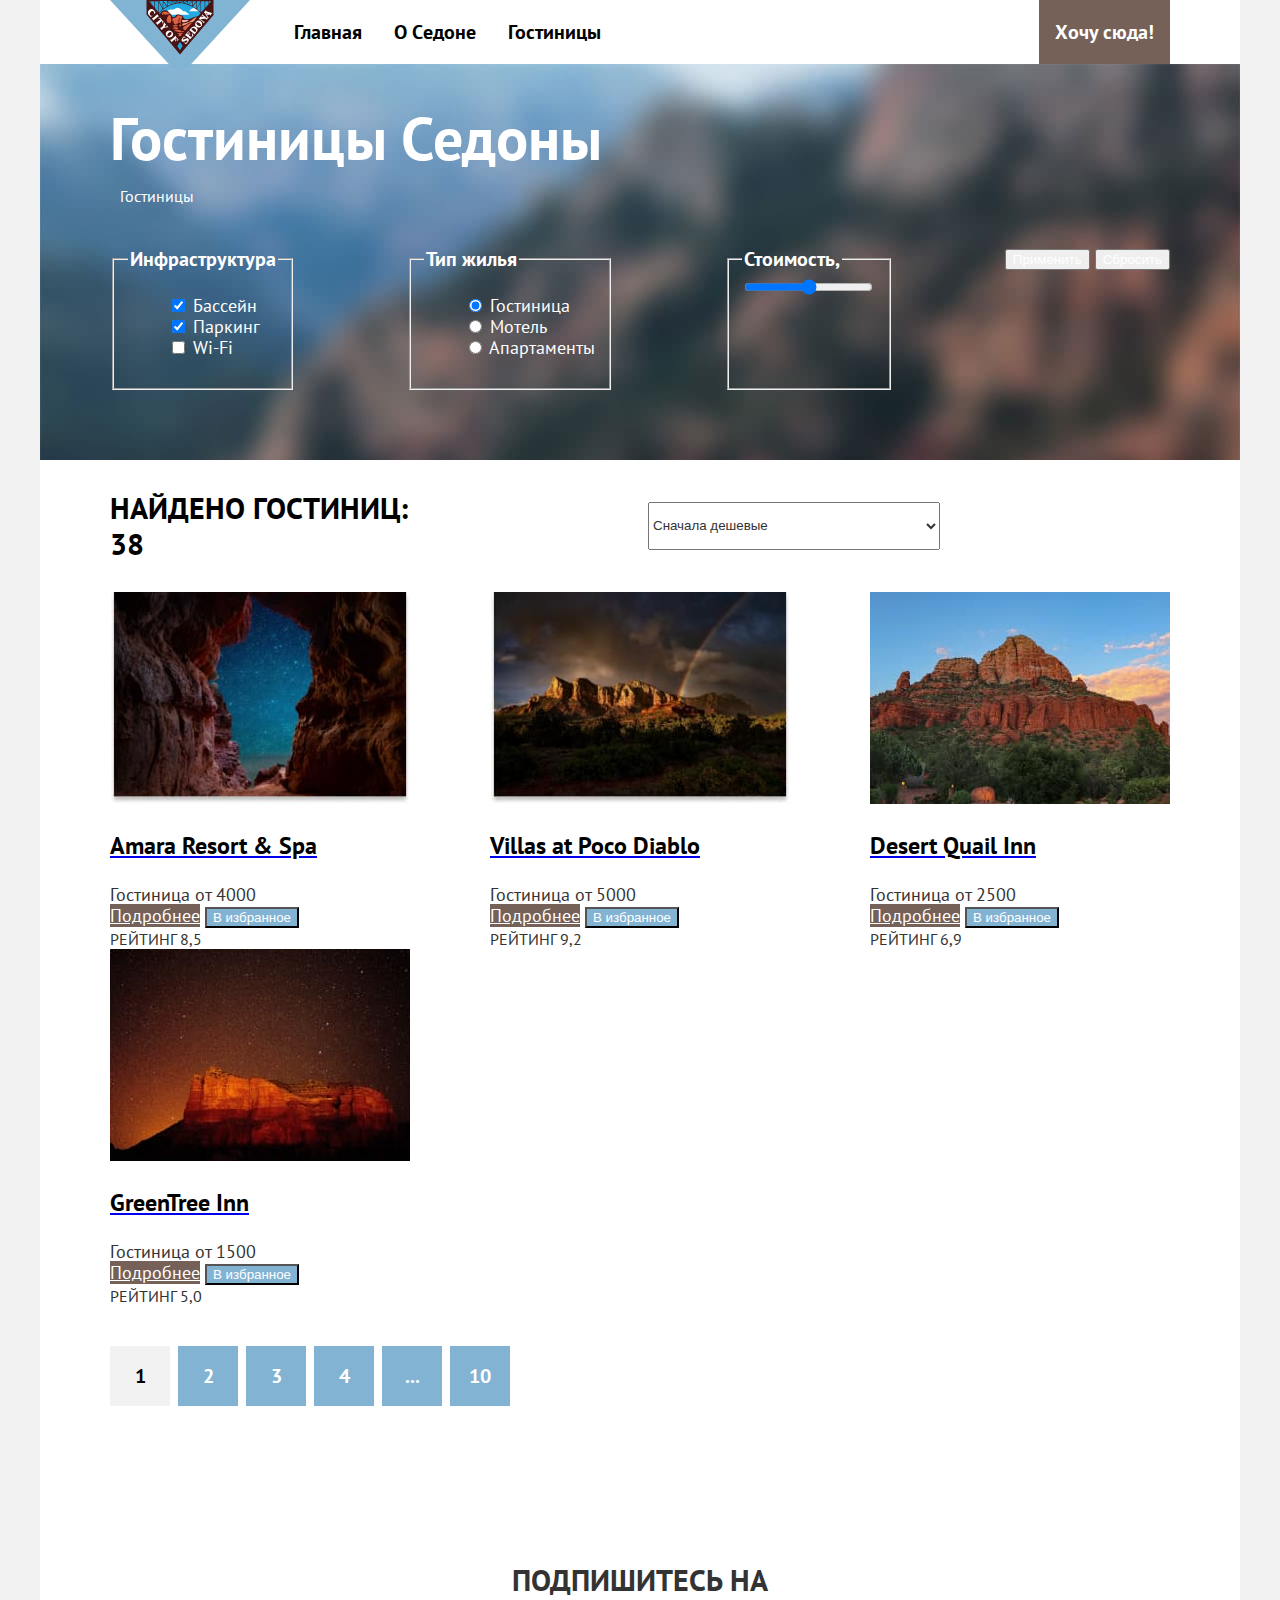
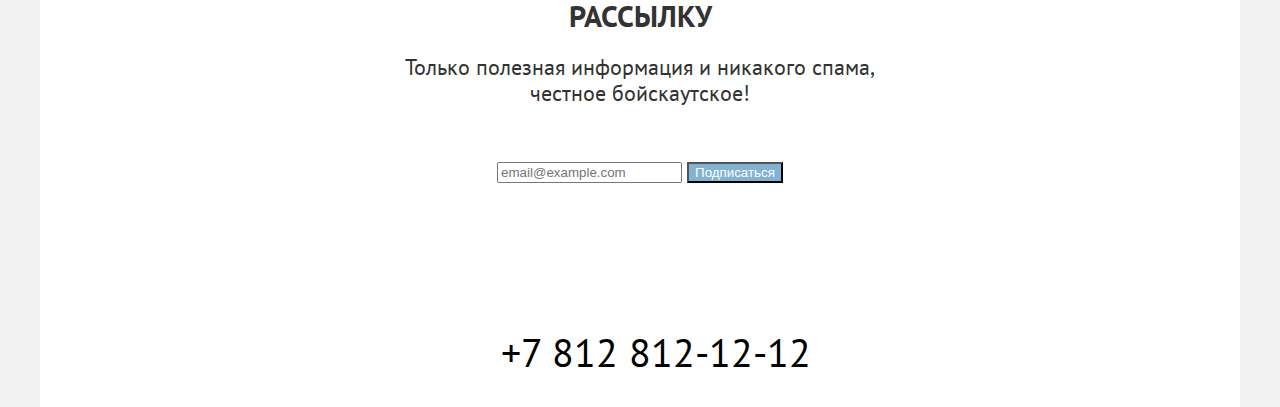
==== catalog.html @ c1cfae6f "Изменения в сетку мелких элементов на флексах" ====
<!DOCTYPE html>
<html lang="ru">

<head>
  <meta charset="utf-8">
  <title>Поиск отелей в Седоне</title>
  <link rel="stylesheet" href="styles/styles.css">
</head>

<body>
  <div class="site-container">
    <header class="page-header">
      <a class="navigation-logo" hfef="#">
        <img class="page-header-logo" alt="Логотип города Седона." src="images/content/logo-navigation.svg" width="140"
          height="70">
      </a>
      <nav class="navigation">
        <ul class="navigation-list">
          <li class="navigation-item">
            <a class="navigation-link" href="#">Главная</a>
          </li>
          <li class="navigation-item">
            <a class="navigation-link" href="about-sedona.html">О Cедоне</a>
          </li>
          <li class="navigation-item">
            <a class="navigation-link" href="catalog.html">Гостиницы</a>
          </li>
        </ul>
        <ul class="navigation-list navigation-user">
          <li class="navigation-item">
            <a class="navigation-link" href="#">
              <span class="visually-hidden">
                Поиск
              </span>
            </a>
          </li>
          <li class="navigation-item">
            <a class="navigation-link" href="#">
              <span class="visually-hidden">
                Избранное
              </span>
            </a>
          </li>
          <li class="navigation-item">
            <a class="navigation-link navigation-button button" href="catalog.html">
              Хочу сюда!
            </a>
          </li>
        </ul>
      </nav>
    </header>

    <main class="main-inner">
      <section class="filter-part">
        <header class="inner-header">
          <h1 class="inner-header-title">Гостиницы Седоны</h1>
          <ul class="breadcrumbs">
            <li class="breadcrumbs-item">
              <a class="visually-hidden" href="index.html">Главная</a>
            </li>
            <li class="breadcrumbs-item">
              <a class="breadcrumbs-link">Гостиницы</a>
            </li>
          </ul>
        </header>

        <section class="catalog-filter">
          <h2 class="visually-hidden" hidden>Список гостиниц с фильтрами</h2>
          <form class="catalog-filter-form" action="https://echo.htmlacademy.ru/" method="get">

            <fieldset class="catalog-filter-group">
              <legend class="catalog-filter-title">Инфраструктура</legend>
              <ul class="catalog-filter-list">
                <li class="catalog-filter-item">
                  <label class="control">
                    <input class="control-input" type="checkbox" name="swimming-pool" checked>
                    Бассейн
                  </label>
                </li>
                <li class="catalog-filter-item">
                  <label class="control">
                    <input class="control-input" type="checkbox" name="parking" checked>
                    Паркинг
                  </label>
                </li>
                <li class="catalog-filter-item">
                  <label class="control">
                    <input class="control-input" type="checkbox" name="wi-fi">
                    Wi-Fi
                  </label>
                </li>
              </ul>
            </fieldset>


            <fieldset class="catalog-filter-group">
              <legend class="catalog-filter-title">Тип жилья</legend>
              <ul class="catalog-filter-list">
                <li class="catalog-filter-item">
                  <label class="control">
                    <input class="control-input" type="radio" name="product-group" value="hotel" checked>
                    Гостиница
                  </label>
                </li>
                <li class="catalog-filter-item">
                  <label class="control">
                    <input class="control-input" type="radio" name="product-group" value="motel">
                    Мотель
                  </label>
                </li>
                <li class="catalog-filter-item">
                  <label class="control">
                    <input class="control-input" type="radio" name="product-group" value="apaptments">
                    Апартаменты
                  </label>
                </li>
              </ul>
            </fieldset>
            <fieldset class="catalog-filter-group">
              <legend class="catalog-filter-title">Стоимость, <span class="visually-hidden">Логотип рубля</span>
              </legend>
              <input type="range" min="0" max="9000" step="100">
            </fieldset>


            <div>
              <button class="button-acsept button" type="submit">Применить</button>
              <button class="button-reset button" type="reset">Сбросить</button>
            </div>
          </form>
        </section>
      </section>



      <section class="filter-results">
        <div class="filter-results-container">
          <div class="sorting-container">
            <p class="total-hotels-number">Найдено гостиниц: <span class="hotels-amount">38</span></p>
            <div class="sorting-icons-container">
              <select class="hotel-sort" name="hotel-sorting" aria-label="Сортировка">
                <option value="expensive">Сначала дешевые</option>
                <option value="cheap">Сначала дорогие</option>
                <option value="popular">Сначала популярные</option>
              </select>

              <a href="#" class="button-sort">
                <span class="visually-hidden">Отображение плиткой</span>
              </a>

              <a href="#" class="button-sort">
                <span class="visually-hidden">Отображение списком</span>
              </a>

              <a href="#" class="button-sort">
                <span class="visually-hidden">Отображение не поняла как</span>
              </a>

            </div>
          </div>
          <ul class="product-list">
            <li class="product-card">
              <a class="product-card-link" href="product.html">
                <img class="product-card-image" src="images/content/hotel-1.jpg" alt="Отель Amara Resort & Spa."
                  width="300" height="212">
                <h3 class="product-card-title">Amara Resort & Spa</h3>
              </a>
              <div class="product-main-info">
                <span class="product-card-type">Гостиница</span>
                <span class="product-card-price">от 4000</span>
              </div>
              <div class="product-buttons">
                <a class="product-card-button button" href="#">Подробнее</a>
                <button class="product-card-favorites button">В избранное</button><br>
              </div>
              <div class="product-rating-info">
                <div>
                  <span class="visually-hidden">Рейтинг четыре звезды</span>
                </div>
                <div>
                  <span class="product-card-rating"> Рейтинг 8,5</span>
                </div>
              </div>
            </li>
            <li class="product-card">
              <a class="product-card-link" href="product.html">
                <img class="product-card-image" src="images/content/hotel-2.jpg" alt="Отель Villas at Poco Diablo."
                  width="300" height="212">
                <h3 class="product-card-title">Villas at Poco Diablo</h3>
              </a>
              <div class="product-main-info">
                <span class="product-card-type">Гостиница</span>
                <span class="product-card-price">от 5000</span>
              </div>
              <div class="product-buttons">
                <a class="product-card-button button" href="#">Подробнее</a>
                <button class="product-card-favorites button">В избранное</button><br>
              </div>
              <div class="product-rating-info">
                <div>
                  <span class="visually-hidden">Рейтинг четыре звезды</span>
                </div>
                <div>
                  <span class="product-card-rating"> Рейтинг 9,2</span>
                </div>
              </div>
            </li>
            <li class="product-card">
              <a class="product-card-link" href="product.html">
                <img class="product-card-image" src="images/content/hotel-3.jpg" alt="Отель Desert Quail Inn."
                  width="300" height="212">
                <h3 class="product-card-title">Desert Quail Inn</h3>
              </a>
              <div class="product-main-info">
                <span class="product-card-type">Гостиница</span>
                <span class="product-card-price">от 2500</span>
              </div>
              <div class="product-buttons">
                <a class="product-card-button button" href="#">Подробнее</a>
                <button class="product-card-favorites button">В избранное</button><br>
              </div>
              <div class="product-rating-info">
                <div>
                  <span class="visually-hidden">Рейтинг три звезды</span>
                </div>
                <div>
                  <span class="product-card-rating"> Рейтинг 6,9</span>
                </div>
              </div>
            </li>
            <li class="product-card">
              <a class="product-card-link" href="product.html">
                <img class="product-card-image" src="images/content/hotel-4.jpg" alt="Отель GreenTree Inn." width="300"
                  height="212">
                <h3 class="product-card-title">GreenTree Inn</h3>
              </a>
              <div class="product-main-info">
                <span class="product-card-type">Гостиница</span>
                <span class="product-card-price">от 1500</span>
              </div>
              <div class="product-buttons">
                <a class="product-card-button button" href="#">Подробнее</a>
                <button class="product-card-favorites button">В избранное</button><br>
              </div>
              <div class="product-rating-info">
                <div>
                  <span class="visually-hidden">Рейтинг две звезды</span>
                </div>
                <div>
                  <span class="product-card-rating"> Рейтинг 5,0</span>
                </div>
              </div>
            </li>
          </ul>

          <ul class="pagination">
            <li class="pagination-item">
              <a class="pagination-link pagination-current">1</a>
            </li>
            <li class="pagination-item">
              <a class="pagination-link" href="#">2</a>
            </li>
            <li class="pagination-item">
              <a class="pagination-link" href="#">3</a>
            </li>
            <li class="pagination-item">
              <a class="pagination-link" href="#">4</a>
            </li>
            <li class="pagination-item">
              <a class="pagination-link" href="#">...</a>
            </li>
            <li class="pagination-item">
              <a class="pagination-link" href="#">10</a>
            </li>
          </ul>
        </div>
      </section>
      <aside class="subscription-part subscription-for-catalog">
        <div class="subscription">
          <h2 class="subscription-title">Подпишитесь на рассылку</h2>
          <p class="subscription-statement">Только полезная информация и никакого спама, честное бойскаутское!</p>
          <form class="subscription-form" action="https://echo.htmlacademy.ru/" method="post">
            <label for="subscription-email" class="visually-hidden">E-mail</label>
            <input class="field" placeholder="email@example.com" type="email" id="subscription-email"
              name="subscription-email">
            <button class="subscription-button button" type="submit">Подписаться</button>
          </form>
        </div>
      </aside>

    </main>

    <footer class="page-footer">
      <div class="footer-fields">
        <div class="footer-contacts">
          <h2 class="visually-hidden">Как с нами связаться</h2>
          <ul class="footer-social-list">
            <li class="footer-social-item">
              <a class="button" href="#">
                <span class="visually-hidden">ВКонтакте</span>
              </a>
            </li>
            <li class="footer-social-item">
              <a class="button" href="#">
                <span class="visually-hidden">Телеграм</span>
              </a>
            </li>
            <li class="footer-social-item">
              <a class="button" href="#">
                <span class="visually-hidden">YouTube</span>
              </a>
            </li>
          </ul>
        </div>
        <div class="made-in">
          <a class="contacts-phone" href="tel:+78005558628">+7 812 812-12-12</a>
        </div>
        <div>
          <a class="link-academy" href="https://htmlacademy.ru/"><span class="visually-hidden">.html
              academy</span></a>
        </div>
      </div>
    </footer>
  </div>
</body>

</html>
---- styles/styles.css ----
@font-face {
  font-family: "PT Sans";
  font-style: normal;
  font-weight: 400;
  src: url("../fonts/ptsans-400.woff2") format("woff2");
  font-display: swap;
}

@font-face {
  font-family: "PT Sans";
  font-style: normal;
  font-weight: 700;
  src: url("../fonts/ptsans-700.woff2") format("woff2");
  font-display: swap;
}

html {
  height: 100%;
}

body {
  margin: 0;
  font-family: "PT Sans", sans-serif;
  display: flex;
  overflow-x: hidden;
  flex-direction: column;
  min-height: 100%;
  font-size: 18px;
  font-weight: 400;
  line-height: 21px;
  color: #000000;
  background-color: #f2f2f2;
}

.visually-hidden {
  position: absolute;
  width: 1px;
  height: 1px;
  margin: -1px;
  padding: 0;
  border: 0;
  clip: rect(0 0 0 0);
  overflow: hidden;
}

.site-container {
  display: flex;
  flex-direction: column;
  flex-grow: 1;
  width: 1200px;
  margin: 0 auto;
  background-color: #FFFFFF;
}

.page-header {
  color: #000000;
}

.navigation {
  display: flex;
  width: 892px;
  margin-left: auto;
  margin-right: 70px;
}

.navigation-item {
  display: block;
  padding-bottom: 0;
  margin-bottom: 0;
}

.navigation-logo {
  display: block;
  position: absolute;
  z-index: 1;
  padding-bottom: 0;
  margin-bottom: 0;
  margin-left: 70px;
}

.page-header-logo {
  display: block;
  padding-bottom: 0;
  margin-bottom: 0;
  width: 140px;
  margin-right: 28px;
  vertical-align: middle;
}

.navigation-list {
  display: flex;
  flex-wrap: wrap;
  width: 450px;
  margin: 0;
  padding: 0;
  list-style-type: none;
}

.navigation-user {
  display: flex;
  width: 320px;
  margin: 0;
  padding: 0;
  margin-left: auto;
  justify-content: flex-end;
  list-style-type: none;
}

.navigation-link {
  box-sizing: border-box;
  padding: 20px 16px;
  display: block;
  margin-bottom: 0;
  font-weight: 700;
  color: #000000;
  font-size: 20px;
  line-height: 24px;
  text-decoration: none;
  text-align: center;
}

.navigation-user .navigation-link {
  min-width: 12px;
  min-height: 24px;
}

.navigation-button {
  background-color: #756157;
}

.button {
  color: #FFFFFF;
}

.hero {
  color: #000000;
  background-color: #a7d4f0;
  width: 1200px;
  height: 485px;
  margin: 0 auto;
  text-align: center;
  background-image: url("../images/content/Hero-vector-footer.svg"), url("../images/content/index-background.jpg");
  background-repeat: no-repeat, no-repeat;
  background-position: bottom, center;
}

.hero-image {
  display: block;
  margin: 0 auto;
  padding-top: 52px;
}

.introduction {
  text-align: center;
  padding-top: 69px;
  padding-bottom: 90px;
  background-color: #FFFFFF;
}

.introduction-title {
  text-align: center;
  font-weight: 700;
  font-size: 30px;
  line-height: 36px;
  text-transform: uppercase;
  width: 620px;
  margin: 0 auto;
  margin-bottom: 25px;
}

.introduction-text {
  font-size: 22px;
  line-height: 26px;
  color: #333333;
  width: 651px;
  margin: 0 auto;
}

.advantages-list {
  display: flex;
  flex-wrap: wrap;
  text-align: center;
  background-color: rgba(131, 179, 211, 0.2);
  margin: 0;
  padding: 0;
}


.advantages-list li:first-child,
.advantages-list li:last-child {
  background: #82B3D3;
  color: #FFFFFF;
  display: flex;
}


.advantages-style {
  box-sizing: border-box;
  width: 400px;

}

.advantages-list li:nth-child(even) {
  background-color: rgba(131, 179, 211, 0.12);
}

.advantages-list li:not(:first-child):not(:last-child) {
  box-sizing: border-box;
  width: 400px;
  color: #333333;
}

.advantages-title {
  box-sizing: border-box;
  text-align: center;
  font-weight: 700;
  font-size: 24px;
  line-height: 28px;
  text-transform: uppercase;
  padding: 0;
  margin: 0;
  width: 175px;
  margin: 0 auto;
  margin-bottom: 62px;
  margin-top: 103px;
}

.advantages-description {
  box-sizing: border-box;
  width: 230px;
  margin: 0 auto;
  text-align: center;
  margin-bottom: 121px;
}

.advantages-style .advantages-title {
  margin-top: 92px;
}

.advantages-style .advantages-description {
  margin-bottom: 111px;
}

.advantages-item {
  padding: 0;
  margin: 0;
  min-height: 384px;
  list-style-type: none;
}

.services-list {
  background-color: rgba(131, 179, 211, 0.12);
  margin: 0;
  padding: 0;
  list-style-type: none;
  display: flex;
}

.services-item {
  box-sizing: border-box;
  width: 400px;
  min-height: 384px;
}

.services-list li:nth-child(even) {
  background-color: #FFFFFF;
}

.services-name {
  font-weight: 700;
  font-size: 24px;
  line-height: 28px;
  text-transform: uppercase;
  margin: 0;
  width: 230px;
  margin: 0 auto;
  margin-top: 182px;
  margin-bottom: 30px;
  text-align: center;
}

.services-description {
  color: #333333;
  margin: 0;
  width: 230px;
  margin: 0 auto;
  margin-bottom: 81px;
  text-align: center;
}

.involved {
  box-sizing: border-box;
  text-align: center;
  background-color: #FFFFFF;
  padding: 96px 304px;
}

.involved-title {
  font-weight: 700;
  font-size: 30px;
  line-height: 36px;
  text-transform: uppercase;
  margin: 0;
  margin-bottom: 20px;
}

.involved-statement {
  box-sizing: border-box;
  width: 592px;
  font-size: 22px;
  line-height: 26px;
  color: #333333;
  margin: 0;
  margin-bottom: 54px;
}

.involved-link {
  box-sizing: border-box;
  display: block;
  width: 376px;
  margin: 0 auto;
  padding: 8px 50px;
  font-weight: 700;
  font-size: 20px;
  line-height: 36px;
  text-align: center;
  text-transform: uppercase;
  color: #FFFFFF;
  background-color: #756157;
  text-decoration: none;
}

.subscription-part {
  box-sizing: border-box;
  text-align: center;
  background-image: url(../images/content/background_subscription_index.jpg);
  background-size: 1200px auto;
  margin: 0 auto;
  color: #FFFFFF;
  background-color: #a7d4f0;
  background-repeat: no-repeat;
  width: 1200px;
  padding: 96px 258px 104px;
}

.subscription-title {
  font-weight: 700;
  font-size: 30px;
  line-height: 36px;
  text-transform: uppercase;
  margin: 0;
  width: 404px;
  margin: 0 auto;
  margin-bottom: 20px;
}

.subscription-statement {
  font-weight: 400;
  font-size: 22px;
  line-height: 26px;
  width: 475px;
  margin: 0 auto;
  margin-bottom: 54px;
}

.page-footer {
  background-color: #FFFFFF;
  margin-top: auto;
  min-height: 120px;
}

.footer-fields {
  width: 1060px;
  margin: 0 auto;
  display: flex;

}

.contacts-phone {
  box-sizing: border-box;
  display: block;
  width: 720px;
  text-align: center;
  margin-top: 45px;
  margin-left: 42px;
  font-size: 40px;
  line-height: 40px;
  text-transform: uppercase;
  color: #000000;
  text-decoration: none;
}

.footer-social-list {
  display: flex;
  flex-wrap: wrap;
  margin: 0;
  padding: 0;
  list-style-type: none;
}

.footer-social-item {
  width: 48px;
  height: 40px;
}

.footer-social-item:nth-child(3n) {
  margin-right: 0;
}

.filter-part {
  display: block;
  flex-direction: column;
  background-image: url("../images/content/Filter_image.jpg");
  background-size: 1200px auto;
  color: #FFFFFF;
  background-color: #a7d4f0;
  background-repeat: no-repeat;
  padding: 35px 70px 70px;
}

.filter-results-container {
  width: 1060px;
  margin: 0 auto;
}

.inner-header-title {
  display: flex;
  justify-content: flex-start;
  font-weight: 700;
  font-size: 60px;
  line-height: 78px;
  margin: 0;
  margin-bottom: 8px;
}

.breadcrumbs {
  display: flex;
  padding: 0;
  margin: 0;
  list-style-type: none;
}

.breadcrumbs-link {
  font-size: 16px;
  margin-left: 10px;
}

.catalog-filter {
  margin-top: 40px;
}

.catalog-filter-list {
  list-style-type: none;
}

.catalog-filter-form {
  display: flex;
  justify-content: space-between;
}

.catalog-filter-title {
  font-weight: 700;
  font-size: 20px;
  line-height: 24px;
}

.control-input {
  font-size: 18px;
  line-height: 23px;
}


.filter-results {
  background-color: #FFFFFF;
  padding-bottom: 60px;
}

.total-hotels-number {
  min-width: 338px;
  margin-right: 200px;
}

.sorting-container {
  display: flex;
  align-items: center;

}

.sorting-icons-container {
  display: flex;
  width: 522px;

}

.hotel-sort {
  width: 292px;
  margin-right: 70px;
}

.button-sort {
  width: 48px;
  height: 48px;
}

.button-sort:not(:last-child) {
  margin-right: 8px;
}

.subscription-for-catalog {
  background-image: none;
  background-color: #FFFFFF;
  color: #333333;
}

.total-hotels-number {
  font-weight: 700;
  font-size: 30px;
  line-height: 36px;
  text-transform: uppercase;
}

.product-list {
  display: flex;
  flex-wrap: wrap;
  justify-content: space-between;
  list-style-type: none;
  margin: 0;
  padding: 0;
}

.product-main-info {
  color: #333333;
}

.product-card-title {
  font-weight: 700;
  font-size: 24px;
  line-height: 28px;
  color: #000000;
  text-decoration: none;
  order: -1;
}

.product-card-button {
  background-color: #756157;
}

.product-card-favorites {
  background-color: #82B3D3;
}

.product-card-rating {
  font-size: 16px;
  line-height: 20px;
  text-transform: uppercase;
  color: #333333;
}

.pagination {
  display: flex;
  flex-wrap: wrap;
  margin: 0;
  padding: 0;
  list-style-type: none;
  margin-top: 40px;
}

.pagination-item:not(:last-child) {
  margin-right: 8px;
}

.pagination-link {
  display: flex;
  box-sizing: border-box;
  width: 60px;
  height: 60px;
  justify-content: center;
  align-items: center;
  font-weight: 700;
  font-size: 20px;
  line-height: 36px;
  background-color: #82B3D3;
  color: #FFFFFF;
  text-decoration: none;
}

.pagination-item .pagination-current {
  background-color: #f2f2f2;
  color: #000000;
}

.hotel-sort {
  color: #333333;
}

.subscription-button {
  background-color: #82B3D3;
}
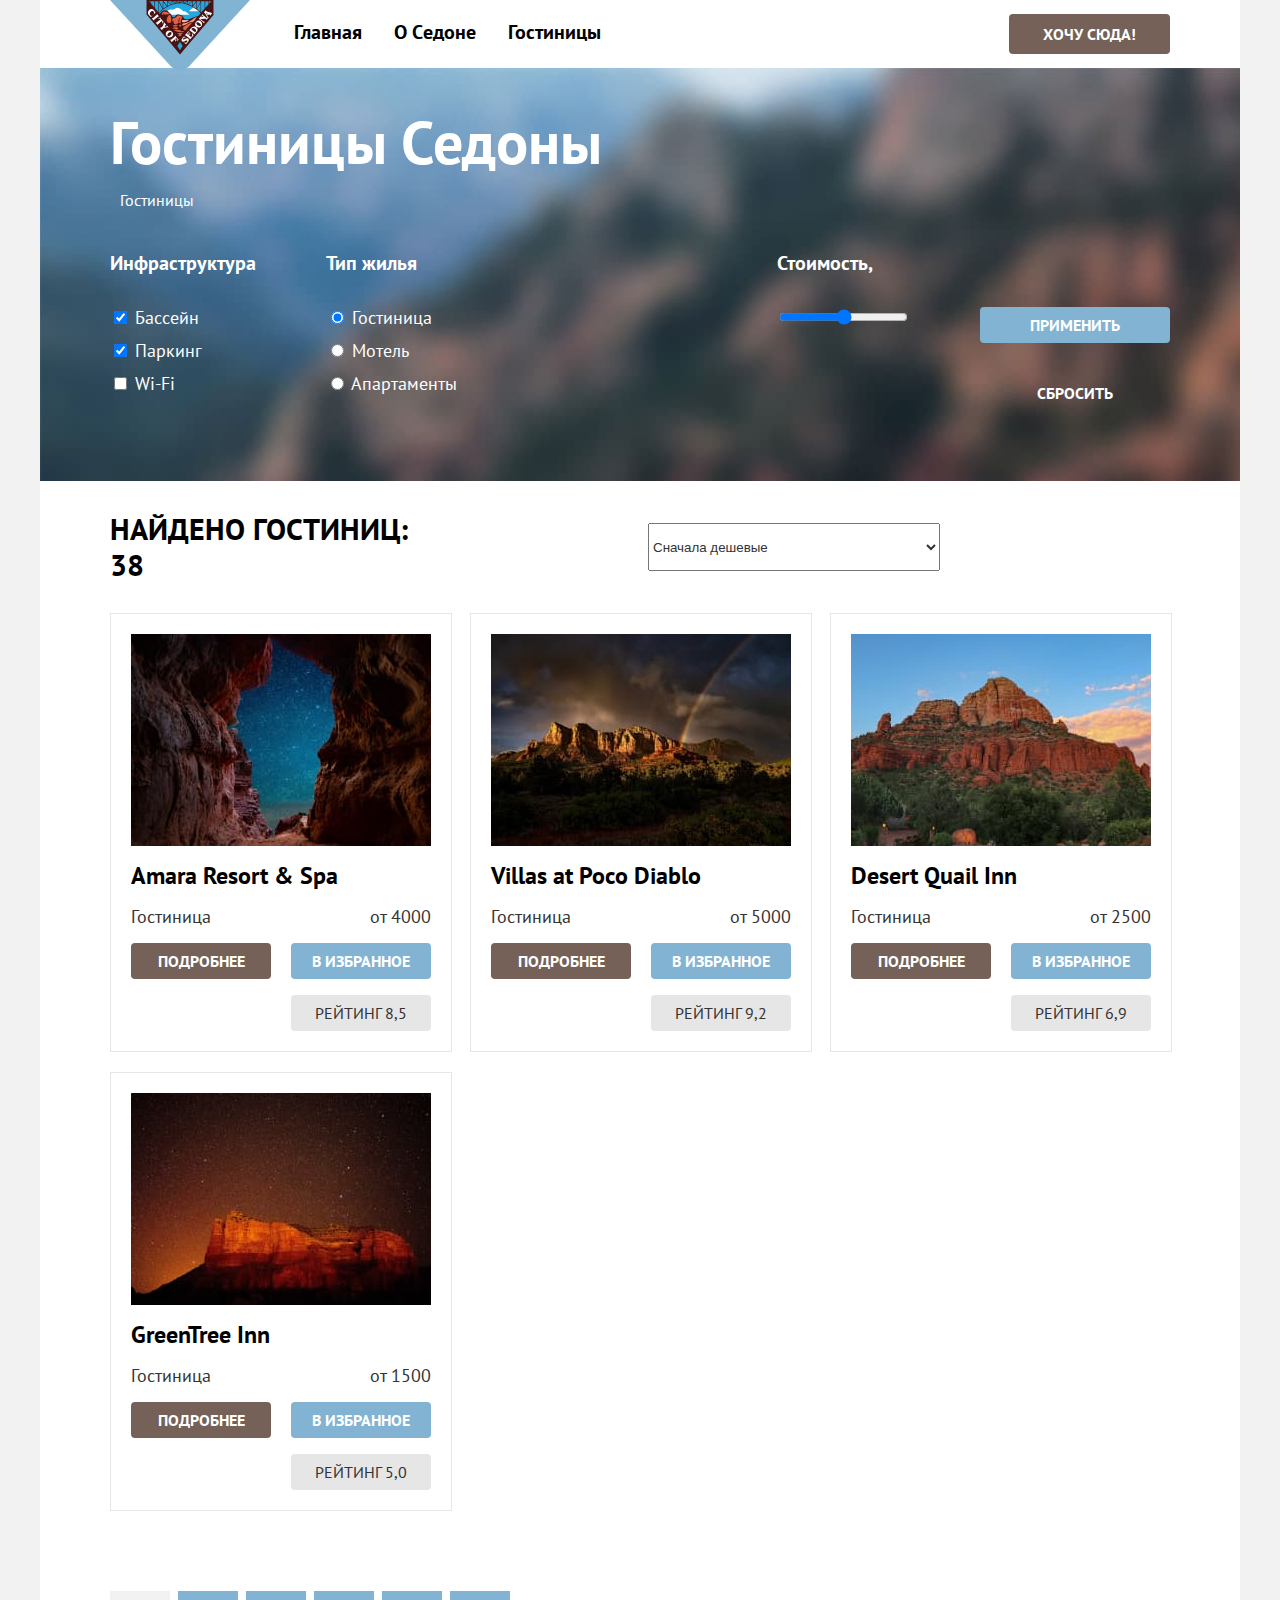
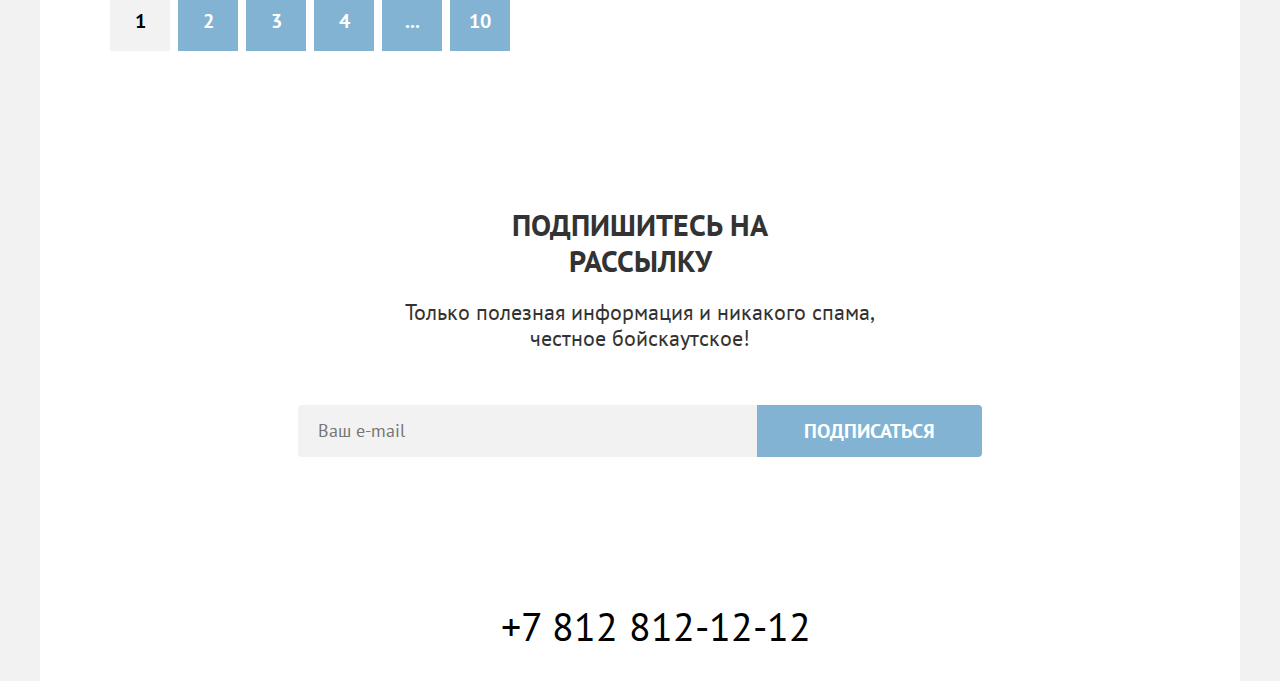
==== commit 49aa25e9: "Merge pull request #5 from Velkatya/master" ====
--- a/catalog.html
+++ b/catalog.html
@@ -42,7 +42,7 @@
             </a>
           </li>
           <li class="navigation-item">
-            <a class="navigation-link navigation-button button" href="catalog.html">
+            <a class= "navigation-link navigation-button button" href="catalog.html">
               Хочу сюда!
             </a>
           </li>
@@ -123,7 +123,7 @@
             </fieldset>
 
 
-            <div>
+            <div class="filter-buttons">
               <button class="button-acsept button" type="submit">Применить</button>
               <button class="button-reset button" type="reset">Сбросить</button>
             </div>
@@ -171,14 +171,14 @@
               </div>
               <div class="product-buttons">
                 <a class="product-card-button button" href="#">Подробнее</a>
-                <button class="product-card-favorites button">В избранное</button><br>
+                <button class="product-card-favorites button">В избранное</button>
               </div>
               <div class="product-rating-info">
                 <div>
                   <span class="visually-hidden">Рейтинг четыре звезды</span>
                 </div>
-                <div>
-                  <span class="product-card-rating"> Рейтинг 8,5</span>
+                <div class="stars-and-rating">
+                  <span class="product-card-rating button"> Рейтинг 8,5</span>
                 </div>
               </div>
             </li>
@@ -194,14 +194,14 @@
               </div>
               <div class="product-buttons">
                 <a class="product-card-button button" href="#">Подробнее</a>
-                <button class="product-card-favorites button">В избранное</button><br>
+                <button class="product-card-favorites button">В избранное</button>
               </div>
               <div class="product-rating-info">
                 <div>
                   <span class="visually-hidden">Рейтинг четыре звезды</span>
                 </div>
-                <div>
-                  <span class="product-card-rating"> Рейтинг 9,2</span>
+                <div class="stars-and-rating">
+                  <span class="product-card-rating button"> Рейтинг 9,2</span>
                 </div>
               </div>
             </li>
@@ -217,14 +217,14 @@
               </div>
               <div class="product-buttons">
                 <a class="product-card-button button" href="#">Подробнее</a>
-                <button class="product-card-favorites button">В избранное</button><br>
+                <button class="product-card-favorites button">В избранное</button>
               </div>
               <div class="product-rating-info">
                 <div>
                   <span class="visually-hidden">Рейтинг три звезды</span>
                 </div>
-                <div>
-                  <span class="product-card-rating"> Рейтинг 6,9</span>
+                <div class="stars-and-rating">
+                  <span class="product-card-rating button"> Рейтинг 6,9</span>
                 </div>
               </div>
             </li>
@@ -240,14 +240,14 @@
               </div>
               <div class="product-buttons">
                 <a class="product-card-button button" href="#">Подробнее</a>
-                <button class="product-card-favorites button">В избранное</button><br>
+                <button class="product-card-favorites button">В избранное</button>
               </div>
               <div class="product-rating-info">
                 <div>
                   <span class="visually-hidden">Рейтинг две звезды</span>
                 </div>
-                <div>
-                  <span class="product-card-rating"> Рейтинг 5,0</span>
+                <div class="stars-and-rating">
+                  <span class="product-card-rating button"> Рейтинг 5,0</span>
                 </div>
               </div>
             </li>
@@ -281,7 +281,7 @@
           <p class="subscription-statement">Только полезная информация и никакого спама, честное бойскаутское!</p>
           <form class="subscription-form" action="https://echo.htmlacademy.ru/" method="post">
             <label for="subscription-email" class="visually-hidden">E-mail</label>
-            <input class="field" placeholder="email@example.com" type="email" id="subscription-email"
+            <input class="field" placeholder="Ваш e-mail" type="email" id="subscription-email"
               name="subscription-email">
             <button class="subscription-button button" type="submit">Подписаться</button>
           </form>
--- a/styles/styles.css
+++ b/styles/styles.css
@@ -56,17 +56,19 @@
   color: #000000;
 }
 
+.page-header-logo {
+  display: block;
+  padding-bottom: 0;
+  margin-bottom: 0;
+  width: 140px;
+  margin-right: 28px;
+}
+
 .navigation {
   display: flex;
   width: 892px;
   margin-left: auto;
   margin-right: 70px;
-}
-
-.navigation-item {
-  display: block;
-  padding-bottom: 0;
-  margin-bottom: 0;
 }
 
 .navigation-logo {
@@ -78,15 +80,6 @@
   margin-left: 70px;
 }
 
-.page-header-logo {
-  display: block;
-  padding-bottom: 0;
-  margin-bottom: 0;
-  width: 140px;
-  margin-right: 28px;
-  vertical-align: middle;
-}
-
 .navigation-list {
   display: flex;
   flex-wrap: wrap;
@@ -97,20 +90,15 @@
 }
 
 .navigation-user {
-  display: flex;
   width: 320px;
-  margin: 0;
-  padding: 0;
   margin-left: auto;
   justify-content: flex-end;
   list-style-type: none;
 }
 
 .navigation-link {
-  box-sizing: border-box;
   padding: 20px 16px;
   display: block;
-  margin-bottom: 0;
   font-weight: 700;
   color: #000000;
   font-size: 20px;
@@ -124,12 +112,14 @@
   min-height: 24px;
 }
 
+
 .navigation-button {
   background-color: #756157;
-}
-
-.button {
-  color: #FFFFFF;
+  font-size: 16px;
+  padding-right: 34px;
+  padding-left: 34px;
+  margin-bottom: 14px;
+  margin-top: 14px;
 }
 
 .hero {
@@ -177,36 +167,32 @@
 }
 
 .advantages-list {
-  display: flex;
-  flex-wrap: wrap;
-  text-align: center;
+  display: grid;
+  width: 1200px;
+  grid-template-columns: repeat(3, 400px);
+  text-align: center;
+  margin: 0;
+  padding: 0;
   background-color: rgba(131, 179, 211, 0.2);
-  margin: 0;
-  padding: 0;
-}
-
-
-.advantages-list li:first-child,
-.advantages-list li:last-child {
-  background: #82B3D3;
   color: #FFFFFF;
-  display: flex;
-}
-
-
-.advantages-style {
-  box-sizing: border-box;
+}
+.adv {
   width: 400px;
-
-}
+}
+
+.advantages-item:first-child,
+.advantages-item:last-child {
+  background-color: #82B3D3;
+  grid-column: 1/-1;
+}
+
 
 .advantages-list li:nth-child(even) {
   background-color: rgba(131, 179, 211, 0.12);
 }
 
 .advantages-list li:not(:first-child):not(:last-child) {
-  box-sizing: border-box;
-  width: 400px;
+  display: block;
   color: #333333;
 }
 
@@ -217,12 +203,10 @@
   font-size: 24px;
   line-height: 28px;
   text-transform: uppercase;
-  padding: 0;
-  margin: 0;
   width: 175px;
   margin: 0 auto;
-  margin-bottom: 62px;
-  margin-top: 103px;
+  margin-top: 92px;
+
 }
 
 .advantages-description {
@@ -230,18 +214,12 @@
   width: 230px;
   margin: 0 auto;
   text-align: center;
-  margin-bottom: 121px;
-}
-
-.advantages-style .advantages-title {
-  margin-top: 92px;
-}
-
-.advantages-style .advantages-description {
-  margin-bottom: 111px;
-}
+  margin-top: 62px;
+}
+
 
 .advantages-item {
+  display: flex;
   padding: 0;
   margin: 0;
   min-height: 384px;
@@ -324,7 +302,6 @@
   font-size: 20px;
   line-height: 36px;
   text-align: center;
-  text-transform: uppercase;
   color: #FFFFFF;
   background-color: #756157;
   text-decoration: none;
@@ -343,6 +320,10 @@
   padding: 96px 258px 104px;
 }
 
+.subscription-form {
+  display: flex;
+}
+
 .subscription-title {
   font-weight: 700;
   font-size: 30px;
@@ -363,6 +344,23 @@
   margin-bottom: 54px;
 }
 
+.field{
+  font-family: "PT Sans", sans-serif;
+  width: 452px;
+  font-weight: 400;
+  font-size: 18px;
+  line-height: 24px;
+  padding-top: 14px;
+  padding-bottom: 14px;
+  padding-left: 20px;
+  background-color: #f2f2f2;
+  border: none;
+  border-radius: 4px;
+  border-bottom-right-radius: 0;
+  border-top-right-radius: 0;
+}
+
+
 .page-footer {
   background-color: #FFFFFF;
   margin-top: auto;
@@ -411,9 +409,9 @@
   display: block;
   flex-direction: column;
   background-image: url("../images/content/Filter_image.jpg");
-  background-size: 1200px auto;
+  background-size: cover;
   color: #FFFFFF;
-  background-color: #a7d4f0;
+  background-color: #756157;
   background-repeat: no-repeat;
   padding: 35px 70px 70px;
 }
@@ -449,24 +447,79 @@
   margin-top: 40px;
 }
 
+.catalog-filter-group {
+  margin: 0;
+  padding: 0;
+  border: none;
+}
+
+.catalog-filter-group:first-child {
+  margin-right: 70px;
+}
+
+
+.catalog-filter-group:nth-child(3) {
+  margin-left: auto;
+}
+
 .catalog-filter-list {
   list-style-type: none;
+  margin: 0;
+  padding: 0;
+}
+
+.catalog-filter-item {
+  margin: 0;
 }
 
 .catalog-filter-form {
   display: flex;
-  justify-content: space-between;
 }
 
 .catalog-filter-title {
   font-weight: 700;
   font-size: 20px;
   line-height: 24px;
+  padding: 0;
+  margin-bottom: 32px;
+}
+
+.filter-buttons {
+  display: flex;
+  flex-direction: column;
+  margin-left: 70px;
+
+}
+
+.button-acsept {
+  padding: 0;
+  padding-right: 50px;
+  padding-left: 50px;
+  background-color: #82B3D3;
+  margin-bottom: 32px;
+  font-family: "PT Sans",sans-serif;
+  font-weight: 700;
+  font-size: 16px;
+  line-height: 20px;
+  text-align: center;
+  text-transform: uppercase;
+  margin-top: 56px;
+}
+
+.button-reset {
+  font-family: "PT Sans",sans-serif;
+  font-weight: 700;
+  font-size: 16px;
+  line-height: 20px;
+  text-align: center;
+  text-transform: uppercase;
+  background: none;
 }
 
 .control-input {
   font-size: 18px;
   line-height: 23px;
+  margin-bottom: 16px;
 }
 
 
@@ -520,39 +573,96 @@
 }
 
 .product-list {
-  display: flex;
-  flex-wrap: wrap;
+  display: grid;
+  grid-template-columns: repeat(3, 340px);
+  gap: 20px;
   justify-content: space-between;
   list-style-type: none;
   margin: 0;
   padding: 0;
 }
 
+.product-card {
+  display: block;
+  width: 300px;
+  border: 1px solid #E6E6E6;
+  padding: 20px;
+}
+
+.product-card-image {
+  display: block;
+  margin: 0;
+  padding: 0;
+  margin-bottom: 16px;
+
+}
+
+.product-card-link {
+  text-decoration: none;
+}
+
 .product-main-info {
-  color: #333333;
+  display: flex;
+  justify-content: space-between;
+  color: #333333;
+  margin-bottom: 16px;
 }
 
 .product-card-title {
+  margin: 0;
   font-weight: 700;
   font-size: 24px;
   line-height: 28px;
   color: #000000;
-  text-decoration: none;
   order: -1;
+  margin-bottom: 16px;
 }
 
 .product-card-button {
   background-color: #756157;
+  font-style: normal;
+  font-weight: 700;
+  font-size: 16px;
+  line-height: 20px;
+  text-decoration: none;
+  text-align: center;
+  text-transform: uppercase;
+  width: 140px;
+  margin-right: 20px;
+}
+
+.product-buttons{
+  display: flex;
+  margin-bottom: 16px;
 }
 
 .product-card-favorites {
   background-color: #82B3D3;
+  font-style: normal;
+  font-weight: 700;
+  font-size: 16px;
+  line-height: 20px;
+  text-align: center;
+  text-transform: uppercase;
+  width: 140px;
 }
 
 .product-card-rating {
   font-size: 16px;
   line-height: 20px;
-  text-transform: uppercase;
+  text-align: center;
+  text-transform: uppercase;
+  color: #333333;
+  background-color: #E6E6E6;
+  width: 140px;
+}
+
+.stars-and-rating {
+  display: flex;
+  justify-content: flex-end;
+}
+
+.stars-and-rating .product-card-rating {
   color: #333333;
 }
 
@@ -562,7 +672,7 @@
   margin: 0;
   padding: 0;
   list-style-type: none;
-  margin-top: 40px;
+  margin-top: 80px;
 }
 
 .pagination-item:not(:last-child) {
@@ -594,5 +704,24 @@
 }
 
 .subscription-button {
+  font-weight: 700;
+  font-size: 20px;
+  line-height: 36px;
+  width: 232px;
   background-color: #82B3D3;
 }
+
+.subscription-form .subscription-button {
+  border-top-left-radius: 0;
+  border-bottom-left-radius: 0;
+}
+
+.button {
+  font-family: "PT Sans", sans-serif;
+  color: #FFFFFF;
+  border: none;
+  padding-top: 8px;
+  padding-bottom: 8px;
+  border-radius: 4px;
+  text-transform: uppercase;
+}
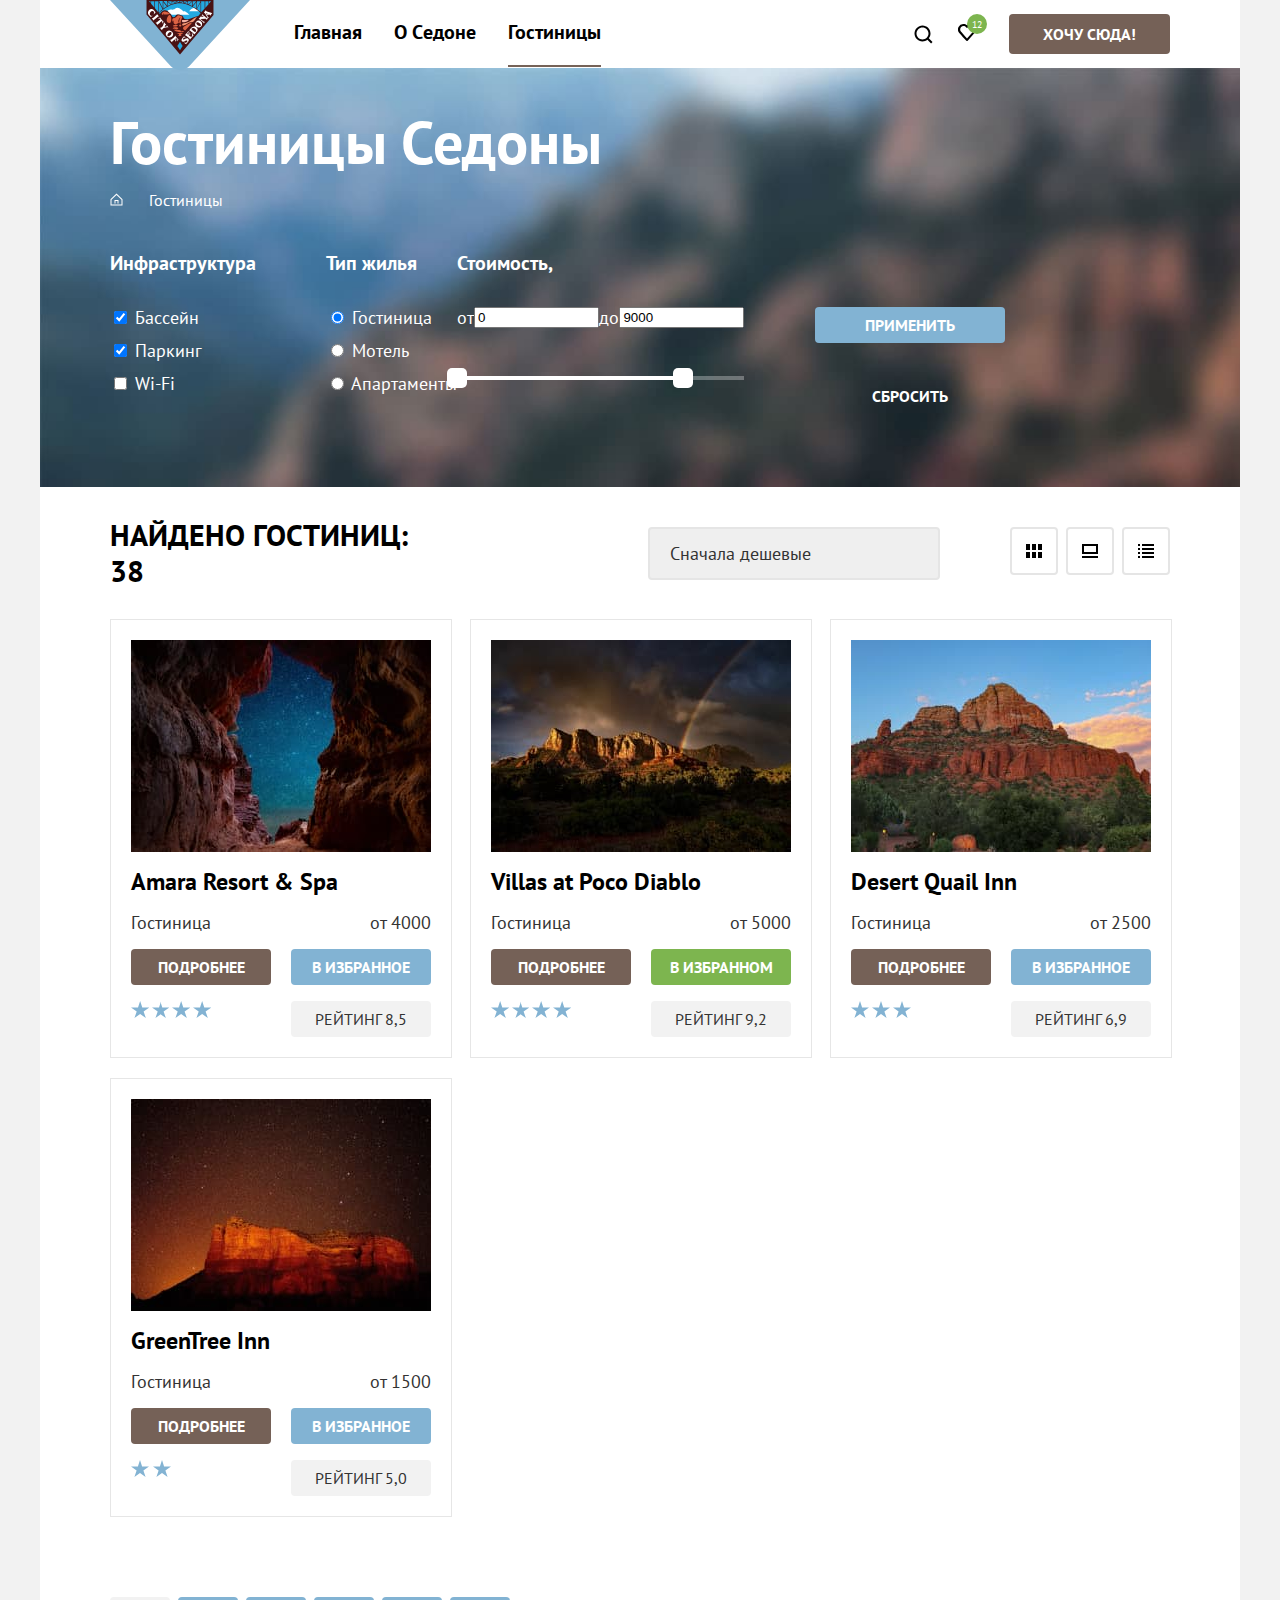
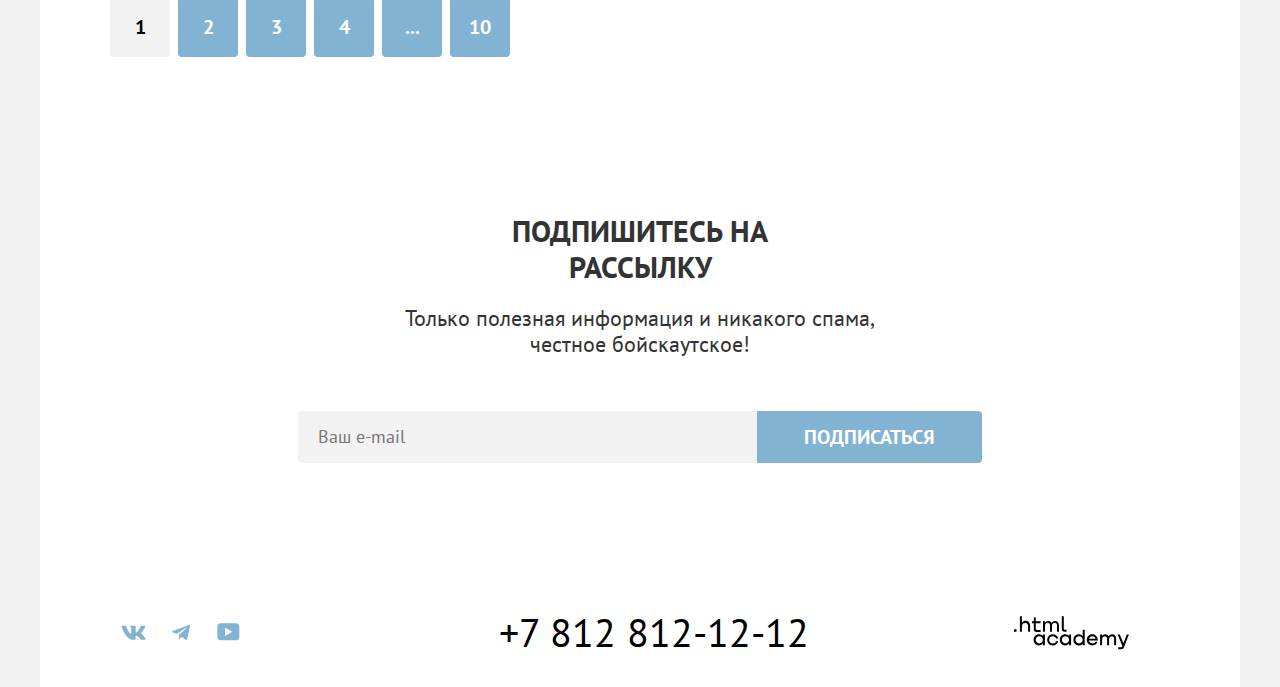
==== commit 8e1f2a26: "добавляет часть формы" ====
--- a/catalog.html
+++ b/catalog.html
@@ -1,327 +1,393 @@
 <!DOCTYPE html>
 <html lang="ru">
 
-<head>
-  <meta charset="utf-8">
-  <title>Поиск отелей в Седоне</title>
-  <link rel="stylesheet" href="styles/styles.css">
-</head>
-
-<body>
-  <div class="site-container">
-    <header class="page-header">
-      <a class="navigation-logo" hfef="#">
-        <img class="page-header-logo" alt="Логотип города Седона." src="images/content/logo-navigation.svg" width="140"
-          height="70">
-      </a>
-      <nav class="navigation">
-        <ul class="navigation-list">
-          <li class="navigation-item">
-            <a class="navigation-link" href="#">Главная</a>
-          </li>
-          <li class="navigation-item">
-            <a class="navigation-link" href="about-sedona.html">О Cедоне</a>
-          </li>
-          <li class="navigation-item">
-            <a class="navigation-link" href="catalog.html">Гостиницы</a>
-          </li>
-        </ul>
-        <ul class="navigation-list navigation-user">
-          <li class="navigation-item">
-            <a class="navigation-link" href="#">
-              <span class="visually-hidden">
-                Поиск
-              </span>
-            </a>
-          </li>
-          <li class="navigation-item">
-            <a class="navigation-link" href="#">
-              <span class="visually-hidden">
-                Избранное
-              </span>
-            </a>
-          </li>
-          <li class="navigation-item">
-            <a class= "navigation-link navigation-button button" href="catalog.html">
-              Хочу сюда!
-            </a>
-          </li>
-        </ul>
-      </nav>
-    </header>
-
-    <main class="main-inner">
-      <section class="filter-part">
-        <header class="inner-header">
-          <h1 class="inner-header-title">Гостиницы Седоны</h1>
-          <ul class="breadcrumbs">
-            <li class="breadcrumbs-item">
-              <a class="visually-hidden" href="index.html">Главная</a>
-            </li>
-            <li class="breadcrumbs-item">
-              <a class="breadcrumbs-link">Гостиницы</a>
+  <head>
+    <meta charset="utf-8">
+    <title>Поиск отелей в Седоне</title>
+    <link rel="stylesheet" href="styles/styles.css">
+  </head>
+
+  <body>
+    <div class="site-container">
+      <header class="page-header">
+        <a class="navigation-logo" hfef="#">
+          <img class="page-header-logo" alt="Логотип города Седона." src="images/content/logo-navigation.svg"
+            width="140" height="70">
+        </a>
+        <nav class="navigation">
+          <ul class="navigation-list">
+            <li class="navigation-item">
+              <a class="navigation-link" href="#">Главная</a>
+            </li>
+            <li class="navigation-item">
+              <a class="navigation-link" href="about-sedona.html">О Cедоне</a>
+            </li>
+            <li class="navigation-item">
+              <a class="navigation-link navigation-link-current" href="catalog.html">Гостиницы</a>
             </li>
           </ul>
-        </header>
-
-        <section class="catalog-filter">
-          <h2 class="visually-hidden" hidden>Список гостиниц с фильтрами</h2>
-          <form class="catalog-filter-form" action="https://echo.htmlacademy.ru/" method="get">
-
-            <fieldset class="catalog-filter-group">
-              <legend class="catalog-filter-title">Инфраструктура</legend>
-              <ul class="catalog-filter-list">
-                <li class="catalog-filter-item">
-                  <label class="control">
-                    <input class="control-input" type="checkbox" name="swimming-pool" checked>
-                    Бассейн
-                  </label>
-                </li>
-                <li class="catalog-filter-item">
-                  <label class="control">
-                    <input class="control-input" type="checkbox" name="parking" checked>
-                    Паркинг
-                  </label>
-                </li>
-                <li class="catalog-filter-item">
-                  <label class="control">
-                    <input class="control-input" type="checkbox" name="wi-fi">
-                    Wi-Fi
-                  </label>
-                </li>
-              </ul>
-            </fieldset>
-
-
-            <fieldset class="catalog-filter-group">
-              <legend class="catalog-filter-title">Тип жилья</legend>
-              <ul class="catalog-filter-list">
-                <li class="catalog-filter-item">
-                  <label class="control">
-                    <input class="control-input" type="radio" name="product-group" value="hotel" checked>
-                    Гостиница
-                  </label>
-                </li>
-                <li class="catalog-filter-item">
-                  <label class="control">
-                    <input class="control-input" type="radio" name="product-group" value="motel">
-                    Мотель
-                  </label>
-                </li>
-                <li class="catalog-filter-item">
-                  <label class="control">
-                    <input class="control-input" type="radio" name="product-group" value="apaptments">
-                    Апартаменты
-                  </label>
-                </li>
-              </ul>
-            </fieldset>
-            <fieldset class="catalog-filter-group">
-              <legend class="catalog-filter-title">Стоимость, <span class="visually-hidden">Логотип рубля</span>
-              </legend>
-              <input type="range" min="0" max="9000" step="100">
-            </fieldset>
-
-
-            <div class="filter-buttons">
-              <button class="button-acsept button" type="submit">Применить</button>
-              <button class="button-reset button" type="reset">Сбросить</button>
+          <ul class="navigation-list navigation-user">
+            <li class="navigation-item">
+              <a class="navigation-user-icon" href="#">
+                <svg width="20" height="20" viewBox="0 0 20 20" fill="none" xmlns="http://www.w3.org/2000/svg">
+                  <path
+                    d="m19.5 18.008-3.7-3.68c1-1.292 1.7-2.983 1.7-4.872 0-4.376-3.6-7.956-8-7.956s-8 3.68-8 8.055c0 4.376 3.6 7.956 8 7.956 1.8 0 3.5-.597 4.9-1.69l3.7 3.679 1.4-1.492Zm-10-2.486c-3.3 0-6-2.685-6-5.967 0-3.282 2.7-5.967 6-5.967s6 2.685 6 5.967c0 3.282-2.7 5.967-6 5.967Z"
+                    fill="#000" />
+                </svg>
+                <span class="visually-hidden">
+                  Поиск
+                </span>
+              </a>
+            </li>
+            <li class="navigation-item">
+              <a class="navigation-user-icon" href="#">
+                <svg width="18" height="17" fill="none" xmlns="http://www.w3.org/2000/svg">
+                  <path
+                    d="M8.9 17a.9.9 0 0 1-.8-.4c-5.4-6.1-6.7-7.5-7-7.9A5.4 5.4 0 0 1 5.5 0C6.8 0 8 .5 9 1.3a5.46 5.46 0 0 1 9 4.1c0 1.3-.5 2.5-1.3 3.4l-7 7.9c-.2.2-.4.3-.8.3Zm-6-9.5c.3.4 3.5 4 6.1 6.9l6.2-7c.5-.5.7-1.2.7-2 0-1.8-1.5-3.3-3.3-3.3-1 0-2 .5-2.7 1.3-.3.3-.6.4-.9.4-.3 0-.6-.2-.8-.4-.7-.8-1.7-1.3-2.7-1.3-1.8 0-3.3 1.5-3.3 3.3-.1.9.3 1.6.7 2.1-.1 0-.1 0 0 0Z"
+                    fill="#000" />
+                </svg>
+                <span class="heart">12</span>
+                <span class="visually-hidden">
+                  Избранное
+                </span>
+              </a>
+            </li>
+            <li class="navigation-item">
+              <a class="navigation-link navigation-button button button-brown" href="catalog.html">
+                Хочу сюда!
+              </a>
+            </li>
+          </ul>
+        </nav>
+      </header>
+
+      <main class="main-inner">
+        <section class="filter-part">
+          <header class="inner-header">
+            <h1 class="inner-header-title">Гостиницы Седоны</h1>
+            <ul class="breadcrumbs">
+              <li class="breadcrumbs-item">
+                <svg class="breadcrambs-house" aria-hidden="true" focusable="false" width="13" height="13"
+                  viewBox="0 0 13 13" fill="none" xmlns="http://www.w3.org/2000/svg">
+                  <path d="m6.5.5-6 5.8v6.2h12V6.3L6.5.5Zm5 11h-10V6.7l5-4.8 5 4.8v4.8Z" fill="#fff" />
+                  <path d="M4.5 10.5h1V8h2v2.5h1V7h-4v3.5Z" fill="#fff" />
+                </svg>
+                <a class="visually-hidden" href="index.html">Главная</a>
+              </li>
+              <li class="breadcrumbs-item">
+                <a class="breadcrumbs-link">Гостиницы</a>
+              </li>
+            </ul>
+          </header>
+
+          <section class="catalog-filter">
+            <h2 class="visually-hidden" hidden>Список гостиниц с фильтрами</h2>
+            <form class="catalog-filter-form" action="https://echo.htmlacademy.ru/" method="get">
+
+              <fieldset class="catalog-filter-group">
+                <legend class="catalog-filter-title">Инфраструктура</legend>
+                <ul class="catalog-filter-list">
+                  <li class="catalog-filter-item">
+                    <label class="control">
+                      <input class="control-input" type="checkbox" name="swimming-pool" checked>
+                      Бассейн
+                    </label>
+                  </li>
+                  <li class="catalog-filter-item">
+                    <label class="control">
+                      <input class="control-input" type="checkbox" name="parking" checked>
+                      Паркинг
+                    </label>
+                  </li>
+                  <li class="catalog-filter-item">
+                    <label class="control">
+                      <input class="control-input" type="checkbox" name="wi-fi">
+                      Wi-Fi
+                    </label>
+                  </li>
+                </ul>
+              </fieldset>
+
+
+              <fieldset class="catalog-filter-group">
+                <legend class="catalog-filter-title">Тип жилья</legend>
+                <ul class="catalog-filter-list">
+                  <li class="catalog-filter-item">
+                    <label class="control">
+                      <input class="control-input" type="radio" name="product-group" value="hotel" checked>
+                      Гостиница
+                    </label>
+                  </li>
+                  <li class="catalog-filter-item">
+                    <label class="control">
+                      <input class="control-input" type="radio" name="product-group" value="motel">
+                      Мотель
+                    </label>
+                  </li>
+                  <li class="catalog-filter-item">
+                    <label class="control">
+                      <input class="control-input" type="radio" name="product-group" value="apaptments">
+                      Апартаменты
+                    </label>
+                  </li>
+                </ul>
+              </fieldset>
+              <fieldset class="catalog-filter-group">
+                <legend class="catalog-filter-title">Стоимость, <span class="visually-hidden">Логотип рубля</span>
+                </legend>
+                <div class="range">
+                  <div class="range-wrapper-inputs">
+                    <label class="catalog-filter-label"> от
+                      <input class="range-input" type="number" value="0" name="min-price">
+                    </label>
+                    <label class="catalog-filter-label"> до
+                      <input class="range-input" type="number" value="9000" name="max-price">
+                    </label>
+                  </div>
+                  <div class="range-scale">
+                    <div class="range-bar" style="left: 0; width: 226px">
+                      <button type="button" class="range-toggle toggle-min"></button>
+                      <button type="button" class="range-toggle toggle-max"></button>
+                    </div>
+                  </div>
+                </div>
+              </fieldset>
+
+
+              <div class="filter-buttons">
+                <button class="button-acsept button button-blue" type="submit">Применить</button>
+                <button class="button-reset button" type="reset">Сбросить</button>
+              </div>
+            </form>
+          </section>
+        </section>
+
+
+
+        <section class="filter-results">
+          <div class="filter-results-container">
+            <div class="sorting-container">
+              <p class="total-hotels-number">Найдено гостиниц: <span class="hotels-amount">38</span></p>
+              <div class="sorting-icons-container">
+                <select class="hotel-sort" name="hotel-sorting" aria-label="Сортировка">
+                  <option value="expensive">Сначала дешевые</option>
+                  <option value="cheap">Сначала дорогие</option>
+                  <option value="popular">Сначала популярные</option>
+                </select>
+                <div class="sorting-button-container">
+                  <a href="#" class="button-sort">
+                    <svg class="button-svg" aria-hidden="true" focusable="false" width="16" height="14"
+                      viewBox="0 0 16 14" fill="none" xmlns="http://www.w3.org/2000/svg">
+                      <path d="M4 0H0v6h4V0ZM16 0h-4v6h4V0ZM10 0H6v6h4V0ZM4 8H0v6h4V8ZM16 8h-4v6h4V8ZM10 8H6v6h4V8Z"
+                        fill="#000" />
+                    </svg>
+                    <span class="visually-hidden">Отображение плиткой</span>
+                  </a>
+
+                  <a href="#" class="button-sort">
+                    <svg class="button-svg" aria-hidden="true" focusable="false" width="16" height="14"
+                      viewBox="0 0 16 14" fill="none" xmlns="http://www.w3.org/2000/svg">
+                      <path d="M16 12H0v2h16v-2ZM14 2v6H2V2h12Zm2-2H0v10h16V0Z" fill="#000" />
+                    </svg>
+                    <span class="visually-hidden">Отображение списком</span>
+                  </a>
+
+                  <a href="#" class="button-sort">
+                    <svg class="button-svg" aria-hidden="true" focusable="false" width="16" height="14"
+                      viewBox="0 0 16 14" fill="none" xmlns="http://www.w3.org/2000/svg">
+                      <path
+                        d="M2 0H0v2h2V0ZM16 0H4v2h12V0ZM2 4H0v2h2V4ZM16 4H4v2h12V4ZM2 8H0v2h2V8ZM16 8H4v2h12V8ZM2 12H0v2h2v-2ZM16 12H4v2h12v-2Z"
+                        fill="#000" />
+                    </svg>
+                    <span class="visually-hidden">Отображение не поняла как</span>
+                  </a>
+                </div>
+              </div>
             </div>
-          </form>
+            <ul class="product-list">
+              <li class="product-card">
+                <a class="product-card-link" href="product.html">
+                  <img class="product-card-image" src="images/content/hotel-1.jpg" alt="Отель Amara Resort & Spa."
+                    width="300" height="212">
+                  <h3 class="product-card-title">Amara Resort & Spa</h3>
+                </a>
+                <div class="product-main-info">
+                  <span class="product-card-type">Гостиница</span>
+                  <span class="product-card-price">от 4000</span>
+                </div>
+                <div class="product-buttons">
+                  <a class="product-card-button button button-brown" href="#">Подробнее</a>
+                  <button class="product-card-favorites button button-blue">В избранное</button>
+                </div>
+                <div class="product-rating-info">
+                  <div class="hotel-stars hotel-stars-4">
+                    <span class="visually-hidden">Рейтинг четыре звезды</span>
+                  </div>
+                  <div class="stars-and-rating">
+                    <span class="product-card-rating button"> Рейтинг 8,5</span>
+                  </div>
+                </div>
+              </li>
+              <li class="product-card">
+                <a class="product-card-link" href="product.html">
+                  <img class="product-card-image" src="images/content/hotel-2.jpg" alt="Отель Villas at Poco Diablo."
+                    width="300" height="212">
+                  <h3 class="product-card-title">Villas at Poco Diablo</h3>
+                </a>
+                <div class="product-main-info">
+                  <span class="product-card-type">Гостиница</span>
+                  <span class="product-card-price">от 5000</span>
+                </div>
+                <div class="product-buttons">
+                  <a class="product-card-button button button-brown" href="#">Подробнее</a>
+                  <button class="product-card-favorites button green-button">В избранном</button>
+                </div>
+                <div class="product-rating-info">
+                  <div class="hotel-stars hotel-stars-4">
+                    <span class="visually-hidden">Рейтинг четыре звезды</span>
+                  </div>
+                  <div class="stars-and-rating">
+                    <span class="product-card-rating button"> Рейтинг 9,2</span>
+                  </div>
+                </div>
+              </li>
+              <li class="product-card">
+                <a class="product-card-link" href="product.html">
+                  <img class="product-card-image" src="images/content/hotel-3.jpg" alt="Отель Desert Quail Inn."
+                    width="300" height="212">
+                  <h3 class="product-card-title">Desert Quail Inn</h3>
+                </a>
+                <div class="product-main-info">
+                  <span class="product-card-type">Гостиница</span>
+                  <span class="product-card-price">от 2500</span>
+                </div>
+                <div class="product-buttons">
+                  <a class="product-card-button button button-brown" href="#">Подробнее</a>
+                  <button class="product-card-favorites button button-blue">В избранное</button>
+                </div>
+                <div class="product-rating-info">
+                  <div class="hotel-stars hotel-stars-3">
+                    <span class="visually-hidden">Рейтинг три звезды</span>
+                  </div>
+                  <div class="stars-and-rating">
+                    <span class="product-card-rating button"> Рейтинг 6,9</span>
+                  </div>
+                </div>
+              </li>
+              <li class="product-card">
+                <a class="product-card-link" href="product.html">
+                  <img class="product-card-image" src="images/content/hotel-4.jpg" alt="Отель GreenTree Inn."
+                    width="300" height="212">
+                  <h3 class="product-card-title">GreenTree Inn</h3>
+                </a>
+                <div class="product-main-info">
+                  <span class="product-card-type">Гостиница</span>
+                  <span class="product-card-price">от 1500</span>
+                </div>
+                <div class="product-buttons">
+                  <a class="product-card-button button button-brown" href="#">Подробнее</a>
+                  <button class="product-card-favorites button button-blue">В избранное</button>
+                </div>
+                <div class="product-rating-info">
+                  <div class="hotel-stars hotel-stars-2">
+                    <span class="visually-hidden">Рейтинг две звезды</span>
+                  </div>
+                  <div class="stars-and-rating">
+                    <span class="product-card-rating button"> Рейтинг 5,0</span>
+                  </div>
+                </div>
+              </li>
+            </ul>
+
+            <ul class="pagination">
+              <li class="pagination-item">
+                <a class="pagination-link pagination-current">1</a>
+              </li>
+              <li class="pagination-item">
+                <a class="pagination-link" href="#">2</a>
+              </li>
+              <li class="pagination-item">
+                <a class="pagination-link" href="#">3</a>
+              </li>
+              <li class="pagination-item">
+                <a class="pagination-link" href="#">4</a>
+              </li>
+              <li class="pagination-item">
+                <a class="pagination-link" href="#">...</a>
+              </li>
+              <li class="pagination-item">
+                <a class="pagination-link" href="#">10</a>
+              </li>
+            </ul>
+          </div>
         </section>
-      </section>
-
-
-
-      <section class="filter-results">
-        <div class="filter-results-container">
-          <div class="sorting-container">
-            <p class="total-hotels-number">Найдено гостиниц: <span class="hotels-amount">38</span></p>
-            <div class="sorting-icons-container">
-              <select class="hotel-sort" name="hotel-sorting" aria-label="Сортировка">
-                <option value="expensive">Сначала дешевые</option>
-                <option value="cheap">Сначала дорогие</option>
-                <option value="popular">Сначала популярные</option>
-              </select>
-
-              <a href="#" class="button-sort">
-                <span class="visually-hidden">Отображение плиткой</span>
-              </a>
-
-              <a href="#" class="button-sort">
-                <span class="visually-hidden">Отображение списком</span>
-              </a>
-
-              <a href="#" class="button-sort">
-                <span class="visually-hidden">Отображение не поняла как</span>
-              </a>
-
-            </div>
-          </div>
-          <ul class="product-list">
-            <li class="product-card">
-              <a class="product-card-link" href="product.html">
-                <img class="product-card-image" src="images/content/hotel-1.jpg" alt="Отель Amara Resort & Spa."
-                  width="300" height="212">
-                <h3 class="product-card-title">Amara Resort & Spa</h3>
-              </a>
-              <div class="product-main-info">
-                <span class="product-card-type">Гостиница</span>
-                <span class="product-card-price">от 4000</span>
-              </div>
-              <div class="product-buttons">
-                <a class="product-card-button button" href="#">Подробнее</a>
-                <button class="product-card-favorites button">В избранное</button>
-              </div>
-              <div class="product-rating-info">
-                <div>
-                  <span class="visually-hidden">Рейтинг четыре звезды</span>
-                </div>
-                <div class="stars-and-rating">
-                  <span class="product-card-rating button"> Рейтинг 8,5</span>
-                </div>
-              </div>
-            </li>
-            <li class="product-card">
-              <a class="product-card-link" href="product.html">
-                <img class="product-card-image" src="images/content/hotel-2.jpg" alt="Отель Villas at Poco Diablo."
-                  width="300" height="212">
-                <h3 class="product-card-title">Villas at Poco Diablo</h3>
-              </a>
-              <div class="product-main-info">
-                <span class="product-card-type">Гостиница</span>
-                <span class="product-card-price">от 5000</span>
-              </div>
-              <div class="product-buttons">
-                <a class="product-card-button button" href="#">Подробнее</a>
-                <button class="product-card-favorites button">В избранное</button>
-              </div>
-              <div class="product-rating-info">
-                <div>
-                  <span class="visually-hidden">Рейтинг четыре звезды</span>
-                </div>
-                <div class="stars-and-rating">
-                  <span class="product-card-rating button"> Рейтинг 9,2</span>
-                </div>
-              </div>
-            </li>
-            <li class="product-card">
-              <a class="product-card-link" href="product.html">
-                <img class="product-card-image" src="images/content/hotel-3.jpg" alt="Отель Desert Quail Inn."
-                  width="300" height="212">
-                <h3 class="product-card-title">Desert Quail Inn</h3>
-              </a>
-              <div class="product-main-info">
-                <span class="product-card-type">Гостиница</span>
-                <span class="product-card-price">от 2500</span>
-              </div>
-              <div class="product-buttons">
-                <a class="product-card-button button" href="#">Подробнее</a>
-                <button class="product-card-favorites button">В избранное</button>
-              </div>
-              <div class="product-rating-info">
-                <div>
-                  <span class="visually-hidden">Рейтинг три звезды</span>
-                </div>
-                <div class="stars-and-rating">
-                  <span class="product-card-rating button"> Рейтинг 6,9</span>
-                </div>
-              </div>
-            </li>
-            <li class="product-card">
-              <a class="product-card-link" href="product.html">
-                <img class="product-card-image" src="images/content/hotel-4.jpg" alt="Отель GreenTree Inn." width="300"
-                  height="212">
-                <h3 class="product-card-title">GreenTree Inn</h3>
-              </a>
-              <div class="product-main-info">
-                <span class="product-card-type">Гостиница</span>
-                <span class="product-card-price">от 1500</span>
-              </div>
-              <div class="product-buttons">
-                <a class="product-card-button button" href="#">Подробнее</a>
-                <button class="product-card-favorites button">В избранное</button>
-              </div>
-              <div class="product-rating-info">
-                <div>
-                  <span class="visually-hidden">Рейтинг две звезды</span>
-                </div>
-                <div class="stars-and-rating">
-                  <span class="product-card-rating button"> Рейтинг 5,0</span>
-                </div>
-              </div>
-            </li>
-          </ul>
-
-          <ul class="pagination">
-            <li class="pagination-item">
-              <a class="pagination-link pagination-current">1</a>
-            </li>
-            <li class="pagination-item">
-              <a class="pagination-link" href="#">2</a>
-            </li>
-            <li class="pagination-item">
-              <a class="pagination-link" href="#">3</a>
-            </li>
-            <li class="pagination-item">
-              <a class="pagination-link" href="#">4</a>
-            </li>
-            <li class="pagination-item">
-              <a class="pagination-link" href="#">...</a>
-            </li>
-            <li class="pagination-item">
-              <a class="pagination-link" href="#">10</a>
-            </li>
-          </ul>
+        <aside class="subscription-part subscription-for-catalog">
+          <div class="subscription">
+            <h2 class="subscription-title">Подпишитесь на рассылку</h2>
+            <p class="subscription-statement">Только полезная информация и никакого спама, честное бойскаутское!</p>
+            <form class="subscription-form" action="https://echo.htmlacademy.ru/" method="post">
+              <label for="subscription-email" class="visually-hidden">E-mail</label>
+              <input class="field" placeholder="Ваш e-mail" type="email" id="subscription-email"
+                name="subscription-email">
+              <button class="subscription-button button button-blue" type="submit">Подписаться</button>
+            </form>
+          </div>
+        </aside>
+
+      </main>
+      <footer class="page-footer">
+        <div class="footer-fields">
+          <div class="footer-contacts">
+            <h2 class="visually-hidden">Как с нами связаться</h2>
+            <ul class="footer-social-list">
+              <li class="footer-social-item">
+                <a class="footer-social-link" href="#">
+                  <svg class="footer-icon" aria-hidden="true" focusable="false" width="25" height="15"
+                    viewBox="0 0 25 15" xmlns="http://www.w3.org/2000/svg">
+                    <path fill-rule="evenodd" clip-rule="evenodd"
+                      d="M24.116 1.804c.166-.546 0-.948-.795-.948h-2.625c-.668 0-.976.347-1.143.73 0 0-1.335 3.196-3.226 5.272-.612.602-.89.793-1.224.793-.167 0-.418-.19-.418-.738V1.804c0-.656-.184-.948-.74-.948H9.817c-.417 0-.668.304-.668.593 0 .621.946.765 1.043 2.513V7.76c0 .833-.153.984-.487.984-.89 0-3.055-3.21-4.34-6.885-.249-.715-.5-1.003-1.172-1.003H1.566c-.75 0-.9.347-.9.73 0 .682.89 4.07 4.145 8.551 2.17 3.06 5.225 4.72 8.008 4.72 1.67 0 1.875-.369 1.875-1.004V11.54c0-.737.158-.884.687-.884.39 0 1.057.192 2.615 1.667 1.78 1.75 2.073 2.533 3.075 2.533h2.625c.75 0 1.126-.368.91-1.096-.238-.724-1.088-1.775-2.215-3.022-.612-.71-1.53-1.475-1.809-1.858-.389-.49-.278-.71 0-1.147 0 0 3.2-4.426 3.533-5.929h.001Z" />
+                  </svg>
+                  <span class="visually-hidden">ВКонтакте</span>
+                </a>
+              </li>
+              <li class="footer-social-item">
+                <a class="footer-social-link" href="#">
+                  <svg class="footer-icon" aria-hidden="true" focusable="false" width="18" height="16"
+                    viewBox="0 0 18 16" xmlns="http://www.w3.org/2000/svg">
+                    <path
+                      d="M16.785.956.84 7.104C-.248 7.541-.24 8.148.64 8.42l4.094 1.277 9.472-5.976c.448-.272.857-.126.52.173l-7.673 6.925H7.05l.002.001-.283 4.22c.414 0 .597-.19.829-.414l1.988-1.934 4.136 3.055c.762.42 1.31.205 1.5-.706l2.715-12.795c.278-1.114-.425-1.618-1.153-1.29Z" />
+                  </svg>
+                  <span class="visually-hidden">Телеграм</span>
+                </a>
+              </li>
+              <li class="footer-social-item">
+                <a class="footer-social-link" href="#">
+                  <svg class="footer-icon" aria-hidden="true" focusable="false" width="23" height="18"
+                    viewBox="0 0 23 18" xmlns="http://www.w3.org/2000/svg">
+                    <path
+                      d="M18.94.356H3.507C1.647.356.333 1.95.333 3.756V13.85c0 1.913 1.314 3.506 3.174 3.506H19.16c1.642 0 3.174-1.593 3.174-3.4v-10.2c-.219-1.806-1.532-3.4-3.393-3.4ZM7.995 12.894V4.819l7.333 4.037-7.333 4.038Z" />
+                  </svg>
+                  <span class="visually-hidden">YouTube</span>
+                </a>
+              </li>
+            </ul>
+          </div>
+          <div class="made-in">
+            <a class="contacts-phone" href="tel:+78005558628">+7 812 812-12-12</a>
+          </div>
+          <div>
+            <a class="link-academy" href="https://htmlacademy.ru/">
+              <svg class="footer-item" aria-hidden="true" focusable="false" width="115" height="34" viewBox="0 0 115 34"
+                xmlns="http://www.w3.org/2000/svg">
+                <path
+                  d="M0 13.256v2.6h2.5v-2.6H0ZM11.6 4.856c-1.6 0-2.8.7-3.6 1.7h-.1v-6.2h-2v15.5h2v-5.3c0-2.1 1.3-3.6 3.3-3.6 1.8 0 2.9 1.4 2.9 3.2v5.7h2v-6.1c.1-3-1.8-4.9-4.5-4.9ZM26.6 5.156h-4.8v-3.7h-2v3.8h-1.9v2h1.9v6c0 1.7 1 2.7 2.7 2.7h4.1v-2h-3.7c-.7 0-1.1-.4-1.1-1.1v-5.7h4.8v-2ZM41.1 4.956c-1.6 0-2.9.8-3.5 2.1h-.1c-.6-1.2-1.8-2.1-3.4-2.1-1.4 0-2.5.8-3.1 1.8h-.1v-1.6H29v10.6h2v-5.4c0-2 1-3.5 2.6-3.5 1.5 0 2.4 1 2.4 2.6v6.3h2v-5.6c0-2.4 1.4-3.3 2.6-3.3 1.5 0 2.4 1 2.4 2.6v6.3h2v-6.5c.1-2.5-1.4-4.3-3.9-4.3ZM47.8 13.056c0 1.7 1 2.7 2.8 2.7h2v-2h-1.7c-.7 0-1.1-.4-1.1-1.1V.356h-2v12.7ZM28.9 20.056c-.9-1.1-2.2-1.8-3.9-1.8-3.1 0-5.4 2.3-5.4 5.6s2.3 5.6 5.4 5.6c1.8 0 3-.8 3.8-1.9h.1v1.6h2v-10.6h-2v1.5Zm-3.6 7.4c-2.2 0-3.6-1.6-3.6-3.6s1.4-3.6 3.6-3.6 3.6 1.6 3.6 3.6c0 1.9-1.4 3.6-3.6 3.6ZM44.2 22.356c-.5-2.4-2.6-4.1-5.4-4.1-3.4 0-5.6 2.5-5.6 5.6 0 3.1 2.2 5.6 5.6 5.6 2.8 0 4.9-1.8 5.4-4.2h-2.1c-.4 1.3-1.7 2.3-3.3 2.3-2.2 0-3.6-1.6-3.6-3.6s1.4-3.6 3.6-3.6c1.6 0 2.8 1 3.3 2.2h2.1v-.2ZM55.1 20.056c-.9-1.1-2.2-1.8-3.9-1.8-3.1 0-5.4 2.3-5.4 5.6s2.3 5.6 5.4 5.6c1.8 0 3-.8 3.8-1.9h.1v1.6h2v-10.6h-2v1.5Zm-3.6 7.4c-2.2 0-3.6-1.6-3.6-3.6s1.4-3.6 3.6-3.6 3.6 1.6 3.6 3.6c0 1.9-1.5 3.6-3.6 3.6ZM68.7 20.156c-.9-1.1-2.2-1.9-3.9-1.9-3.1 0-5.4 2.3-5.4 5.6s2.2 5.6 5.4 5.6c1.7 0 3-.8 3.8-1.8h.1v1.5h2v-15.4h-2v6.4Zm-3.6 7.3c-2.2 0-3.6-1.6-3.6-3.6s1.4-3.6 3.6-3.6 3.6 1.6 3.6 3.6c-.1 2-1.5 3.6-3.6 3.6ZM78.3 18.256c-3.3 0-5.5 2.5-5.5 5.6 0 3 2.1 5.6 5.5 5.6 2.5 0 4.5-1.3 5.2-3.6h-2.1c-.5 1-1.6 1.6-3 1.6-1.9 0-3.3-1.3-3.4-2.9h8.8c.2-3.6-2-6.3-5.5-6.3Zm0 1.9c1.7 0 3 1 3.3 2.6h-6.5c.3-1.5 1.5-2.6 3.2-2.6ZM98.2 18.256c-1.6 0-2.9.8-3.6 2h-.1c-.6-1.2-1.8-2-3.4-2-1.4 0-2.5.7-3.1 1.8v-1.5h-1.9v10.6h2v-5.4c0-2 1-3.4 2.6-3.5 1.5 0 2.4 1 2.4 2.6v6.3h2v-5.6c0-2.4 1.4-3.3 2.6-3.3 1.5 0 2.4 1 2.4 2.6v6.3h2v-6.5c.1-2.6-1.4-4.4-3.9-4.4ZM109.4 27.356l-3.6-8.9h-2.2l4.8 11.6c-.3.9-.7 1.2-1.7 1.2h-2.5v2h2.5c1.8 0 2.8-.8 3.5-2.6l4.7-12.2h-2.1l-3.4 8.9Z" />
+              </svg>
+              <span class="visually-hidden">.html academy</span></a>
+          </div>
         </div>
-      </section>
-      <aside class="subscription-part subscription-for-catalog">
-        <div class="subscription">
-          <h2 class="subscription-title">Подпишитесь на рассылку</h2>
-          <p class="subscription-statement">Только полезная информация и никакого спама, честное бойскаутское!</p>
-          <form class="subscription-form" action="https://echo.htmlacademy.ru/" method="post">
-            <label for="subscription-email" class="visually-hidden">E-mail</label>
-            <input class="field" placeholder="Ваш e-mail" type="email" id="subscription-email"
-              name="subscription-email">
-            <button class="subscription-button button" type="submit">Подписаться</button>
-          </form>
-        </div>
-      </aside>
-
-    </main>
-
-    <footer class="page-footer">
-      <div class="footer-fields">
-        <div class="footer-contacts">
-          <h2 class="visually-hidden">Как с нами связаться</h2>
-          <ul class="footer-social-list">
-            <li class="footer-social-item">
-              <a class="button" href="#">
-                <span class="visually-hidden">ВКонтакте</span>
-              </a>
-            </li>
-            <li class="footer-social-item">
-              <a class="button" href="#">
-                <span class="visually-hidden">Телеграм</span>
-              </a>
-            </li>
-            <li class="footer-social-item">
-              <a class="button" href="#">
-                <span class="visually-hidden">YouTube</span>
-              </a>
-            </li>
-          </ul>
-        </div>
-        <div class="made-in">
-          <a class="contacts-phone" href="tel:+78005558628">+7 812 812-12-12</a>
-        </div>
-        <div>
-          <a class="link-academy" href="https://htmlacademy.ru/"><span class="visually-hidden">.html
-              academy</span></a>
-        </div>
-      </div>
-    </footer>
-  </div>
-</body>
+      </footer>
+
+    </div>
+  </body>
 
 </html>
--- a/styles/styles.css
+++ b/styles/styles.css
@@ -97,6 +97,7 @@
 }
 
 .navigation-link {
+  position: relative;
   padding: 20px 16px;
   display: block;
   font-weight: 700;
@@ -107,14 +108,55 @@
   text-align: center;
 }
 
-.navigation-user .navigation-link {
+.navigation-link-current::before {
+  position: absolute;
+  left: 16px;
+  right: 16px;
+  bottom: -3px;
+  height: 2px;
+  width: auto;
+  background-color: #756257;
+  content: "";
+}
+
+.navigation-link {
   min-width: 12px;
   min-height: 24px;
 }
 
+.navigation-user-icon {
+  position: relative;
+  display: flex;
+  justify-content: center;
+  align-self: center;
+  width: 44px;
+  padding-top:24px;
+}
+
+.navigation-user .navigation-item:nth-child(2) {
+  margin-right: 20px;
+}
+
+.heart {
+  position: absolute;
+  width: 20px;
+  height: 20px;
+  background: #7DB54F;
+  background-repeat: no-repeat;
+  border-radius: 10px;
+  content: "12";
+  left: 22px;
+  bottom: 7px;
+  font-size: 10px;
+  text-align: center;
+  color: #FFFFFF;
+}
+
+.heart {
+  background-image: url("../images/icons/favourite-number.svg");
+}
 
 .navigation-button {
-  background-color: #756157;
   font-size: 16px;
   padding-right: 34px;
   padding-left: 34px;
@@ -176,6 +218,7 @@
   background-color: rgba(131, 179, 211, 0.2);
   color: #FFFFFF;
 }
+
 .adv {
   width: 400px;
 }
@@ -198,6 +241,7 @@
 
 .advantages-title {
   box-sizing: border-box;
+  position: relative;
   text-align: center;
   font-weight: 700;
   font-size: 24px;
@@ -206,8 +250,31 @@
   width: 175px;
   margin: 0 auto;
   margin-top: 92px;
-
-}
+}
+
+.advantages-title::before {
+  position: absolute;
+  width: 2px;
+  height: 60px;
+  left: 50%;
+  top: 53px;
+  background-color: rgba(255, 255, 255, 0.3);
+
+  content: "";
+  transform: rotate(90deg);
+}
+
+li:not(:first-child):not(:last-child) .advantages-title::before {
+  position: absolute;
+  width: 2px;
+  height: 60px;
+  left: 50%;
+  top: 53px;
+  background-color: rgba(0, 0, 0, 0.3);
+  content: "";
+  transform: rotate(90deg);
+}
+
 
 .advantages-description {
   box-sizing: border-box;
@@ -264,6 +331,24 @@
   margin: 0 auto;
   margin-bottom: 81px;
   text-align: center;
+}
+
+.services-list .services-item:nth-child(1) {
+  background-image: url("../images/icons/house.svg");
+  background-repeat: no-repeat;
+  background-position: center top 80px;
+}
+
+.services-list .services-item:nth-child(2) {
+  background-image: url("../images/icons/food.svg");
+  background-repeat: no-repeat;
+  background-position: center top 80px;
+}
+
+.services-list .services-item:nth-child(3) {
+  background-image: url("../images/icons/gift.svg");
+  background-repeat: no-repeat;
+  background-position: center top 80px;
 }
 
 .involved {
@@ -303,7 +388,6 @@
   line-height: 36px;
   text-align: center;
   color: #FFFFFF;
-  background-color: #756157;
   text-decoration: none;
 }
 
@@ -344,7 +428,7 @@
   margin-bottom: 54px;
 }
 
-.field{
+.field {
   font-family: "PT Sans", sans-serif;
   width: 452px;
   font-weight: 400;
@@ -380,7 +464,6 @@
   width: 720px;
   text-align: center;
   margin-top: 45px;
-  margin-left: 42px;
   font-size: 40px;
   line-height: 40px;
   text-transform: uppercase;
@@ -388,21 +471,76 @@
   text-decoration: none;
 }
 
+.contacts-phone:hover {
+  color: #756157;
+}
+
+.contacts-phone:focus {
+  color: #756157;
+  filter: drop-shadow(0px 4px 4px rgba(0, 0, 0, 0.25));
+}
+
+.contacts-phone:active {
+  color: rgba(117, 97, 87, 0.3);
+}
+
 .footer-social-list {
   display: flex;
   flex-wrap: wrap;
+  width: 142px;
   margin: 0;
   padding: 0;
   list-style-type: none;
-}
-
-.footer-social-item {
-  width: 48px;
+  margin-top: 45px;
+  margin-right: 41.5px;
+}
+
+.footer-social-link {
+  display: flex;
+  justify-content: center;
+  align-items: center;
+  width: 47.33px;
   height: 40px;
-}
-
-.footer-social-item:nth-child(3n) {
-  margin-right: 0;
+
+}
+
+
+.footer-icon {
+  fill: #83B3D3;
+}
+
+
+.footer-icon:hover {
+  fill: #68A2CA;
+}
+
+.footer-icon:focus {
+  fill: #68A2CA;
+}
+
+.footer-icon:activ {
+  fill: rgba(104, 162, 202, 0.3);
+}
+
+.link-academy {
+  display: block;
+  width: 115px;
+  height: 33px;
+  margin-right: 41.5px;
+  margin-top: 48.5px;
+  fill:#000000;
+}
+
+.link-academy:hover {
+  fill:#756157;
+}
+
+.link-academy:focus {
+  fill:#756157;
+}
+
+.link-academy:active {
+  fill:rgba(117, 97, 87, 0.3);
 }
 
 .filter-part {
@@ -440,7 +578,17 @@
 
 .breadcrumbs-link {
   font-size: 16px;
-  margin-left: 10px;
+
+}
+
+.breadcrambs-house {
+  position: relative;
+  margin-right: 10.5px;
+}
+
+.breadcrumbs-item:first-child::after {
+  content: url("../images/icons/breadcrambs-arrow.svg");
+  margin-right: 10px;
 }
 
 .catalog-filter {
@@ -452,6 +600,77 @@
   padding: 0;
   border: none;
 }
+.range {
+  width: 287px;
+}
+
+.range-scale {
+  position: relative;
+  height: 4px;
+  background-color: rgba(255, 255, 255, 0.3);
+  margin-top: 48px;
+}
+
+ .range-bar {
+  position: absolute;
+  height: 4px;
+  background-color: #FFFFFF;
+ }
+
+ .range-toggle {
+  position: absolute;
+  width: 20px;
+  height: 20px;
+  border-radius: 5px;
+  background-color: #FFFFFF;
+  border: none;
+  cursor: pointer;
+ }
+
+ .range-toggle:hover {
+  box-shadow: 0px 4px 10px rgba(0, 0, 0, 0.25);
+ }
+
+ .range-toggle:focus {
+  border: 3px solid #83B3D3;
+  box-shadow: 0px 4px 10px rgba(0, 0, 0, 0.25);
+ }
+
+ .range-toggle:active {
+  border: 2px solid #83B3D3;
+  box-shadow: 0px 7px 15px rgba(0, 0, 0, 0.4);
+ }
+
+ .range-input::-webkit-outer-spin-button,
+ .range-input::-webkit-inner-spin-button {
+  appearance: none;
+  margin: 0;
+ }
+
+ .range-input {
+  box-sizing: border-box;
+  display: block;
+  width: 100%;
+ }
+
+ .catalog-filter-label {
+  display: flex;
+ }
+
+ .range-wrapper-inputs {
+  display: flex;
+  justify-content: center;
+ }
+.toggle-min {
+  left: -10px;
+  top: -8px;
+}
+
+.toggle-max {
+  right: -10px;
+  top: -8px;
+}
+
 
 .catalog-filter-group:first-child {
   margin-right: 70px;
@@ -459,7 +678,7 @@
 
 
 .catalog-filter-group:nth-child(3) {
-  margin-left: auto;
+  width: 288px;
 }
 
 .catalog-filter-list {
@@ -497,7 +716,7 @@
   padding-left: 50px;
   background-color: #82B3D3;
   margin-bottom: 32px;
-  font-family: "PT Sans",sans-serif;
+  font-family: "PT Sans", sans-serif;
   font-weight: 700;
   font-size: 16px;
   line-height: 20px;
@@ -507,13 +726,36 @@
 }
 
 .button-reset {
-  font-family: "PT Sans",sans-serif;
+  box-sizing: border-box;
+  font-family: "PT Sans", sans-serif;
   font-weight: 700;
   font-size: 16px;
   line-height: 20px;
   text-align: center;
   text-transform: uppercase;
   background: none;
+  border: 3px solid black;
+  border-color: rgba(0, 0, 0, 0);
+}
+
+.button-reset:hover {
+  opacity: 0.6;
+  border-radius: 4px;
+}
+
+.button-reset:focus {
+  box-sizing: border-box;
+  border: 3px solid #83B3D3;
+  border-radius: 4px;
+}
+
+.button-reset:active {
+  color: rgba(255, 255, 255, 0.3);
+}
+
+.button-reset:disabled {
+  color: #FFFFFF;
+  opacity: 0.1;
 }
 
 .control-input {
@@ -542,21 +784,78 @@
 .sorting-icons-container {
   display: flex;
   width: 522px;
-
 }
 
 .hotel-sort {
+  box-sizing: border-box;
   width: 292px;
   margin-right: 70px;
-}
+  padding: 14px 99px 14px 20px;
+  font-family: "PT Sans", sans-serif;
+  font-size: 18px;
+  line-height: 21px;
+  color: #333333;
+  appearance: none;
+  background-image: url("../images/icons/arrow.svg");
+  background-repeat: no-repeat;
+  background-position: center right 20px;
+  border: 2px solid #E5E5E5;
+  border-radius: 4px;
+}
+
+.sorting-button-container {
+  width: 160px;
+  display: flex;
+  justify-content: space-between;
+}
+
+.hotel-sort:hover,
+.hotel-sort:focus {
+  border: 2px solid #68A2CA;
+}
+
+.hotel-sort:active {
+  border: 2px solid #3F5E72;
+}
+
+.hotel-sort:disabled {
+  border: 2px solid rgba(0, 0, 0, 0.3);
+  color: rgba(0, 0, 0, 0.3);
+  ;
+}
+
 
 .button-sort {
+  position: relative;
+  display: inline-block;
+  box-sizing: border-box;
+  padding: 0;
+  margin: 0;
   width: 48px;
   height: 48px;
-}
-
-.button-sort:not(:last-child) {
-  margin-right: 8px;
+  border: 2px solid #E5E5E5;
+  border-radius: 4px;
+  text-decoration: none;
+}
+
+.button-svg {
+  position: absolute;
+  top: 15px;
+  right: 14px;
+  bottom: 15px;
+  left: 14px;
+}
+
+.button-sort:hover {
+  border: 2px solid #000000;
+}
+
+.button-sort:focus {
+  border: 2px solid #68A2CA;
+}
+
+.button-sort:active {
+  border: 2px solid #000000;
 }
 
 .subscription-for-catalog {
@@ -619,7 +918,6 @@
 }
 
 .product-card-button {
-  background-color: #756157;
   font-style: normal;
   font-weight: 700;
   font-size: 16px;
@@ -631,7 +929,7 @@
   margin-right: 20px;
 }
 
-.product-buttons{
+.product-buttons {
   display: flex;
   margin-bottom: 16px;
 }
@@ -653,14 +951,63 @@
   text-align: center;
   text-transform: uppercase;
   color: #333333;
-  background-color: #E6E6E6;
+  background-color: #f2f2f2;
   width: 140px;
 }
 
-.stars-and-rating {
-  display: flex;
-  justify-content: flex-end;
-}
+.green-button {
+  background-color: #7DB54F;
+  border-radius: 4px;
+  border: none;
+}
+
+.green-button:hover {
+  background-color: #6C9E42;
+  border-radius: 4px;
+}
+
+.green-button:focus {
+  background-color: #6C9E42;
+  border-radius: 4px;
+}
+
+.green-button:active {
+  background-color: #7DB54F;
+  border-radius: 4px;
+  color: rgba(255, 255, 255, 0.3);
+}
+
+.green-button:disabled {
+  background-color: #E5E5E5;
+  border-radius: 4px;
+}
+
+.hotel-stars {
+  width: 140px;
+  background-image: url("../images/icons/star.svg");
+  background-repeat: space no-repeat;
+}
+
+.hotel-stars-2 {
+  width: 40px;
+  background-color: #FFFFFF ;
+}
+
+.hotel-stars-3 {
+  width: 60px;
+  background-color: #FFFFFF ;
+}
+
+.hotel-stars-4 {
+  width: 80px;
+  background-color: #FFFFFF ;
+}
+
+.product-rating-info {
+  display: flex;
+  justify-content: space-between;
+}
+
 
 .stars-and-rating .product-card-rating {
   color: #333333;
@@ -692,15 +1039,31 @@
   background-color: #82B3D3;
   color: #FFFFFF;
   text-decoration: none;
+  border-radius: 4px;
 }
 
 .pagination-item .pagination-current {
   background-color: #f2f2f2;
   color: #000000;
-}
-
-.hotel-sort {
-  color: #333333;
+  border-radius: 4px;
+}
+
+.pagination-link:hover {
+  background: #68A2CA;
+  border: 1px solid #82B3D3;
+  border-radius: 4px;
+}
+
+.pagination-link:focus {
+  background: #68A2CA;
+  border: 1px solid #82B3D3;
+  border-radius: 4px;
+}
+
+.pagination-link:active {
+  background: #82B3D3;
+  border-radius: 4px;
+  color: rgba(255, 255, 255, 0.3);
 }
 
 .subscription-button {
@@ -708,7 +1071,6 @@
   font-size: 20px;
   line-height: 36px;
   width: 232px;
-  background-color: #82B3D3;
 }
 
 .subscription-form .subscription-button {
@@ -717,11 +1079,57 @@
 }
 
 .button {
+  display: inline-block;
   font-family: "PT Sans", sans-serif;
   color: #FFFFFF;
-  border: none;
   padding-top: 8px;
   padding-bottom: 8px;
   border-radius: 4px;
   text-transform: uppercase;
-}
+  cursor: pointer;
+
+}
+
+.button-blue {
+  background-color: #82B3D3;
+  border: none;
+}
+
+.button-blue:hover {
+  background-color: #68A2CA;
+}
+
+.button-blue:focus {
+  background-color: #68A2CA;
+}
+
+.button-blue:active {
+  color: rgba(255, 255, 255, 0.3);
+}
+
+.button-blue:disabled {
+  background-color: #E5E5E5;
+}
+
+.button-brown {
+  background-color: #756157;
+  border: none;
+}
+
+.button-brown:hover {
+  background-color: #615048
+}
+
+.button-brown:focus {
+  background-color: #615048;
+}
+
+.button-brown:active {
+  color: rgba(255, 255, 255, 0.3);
+}
+
+.button-brown:disabled{
+  background-color: #E5E5E5;
+}
+
+.button-green {}
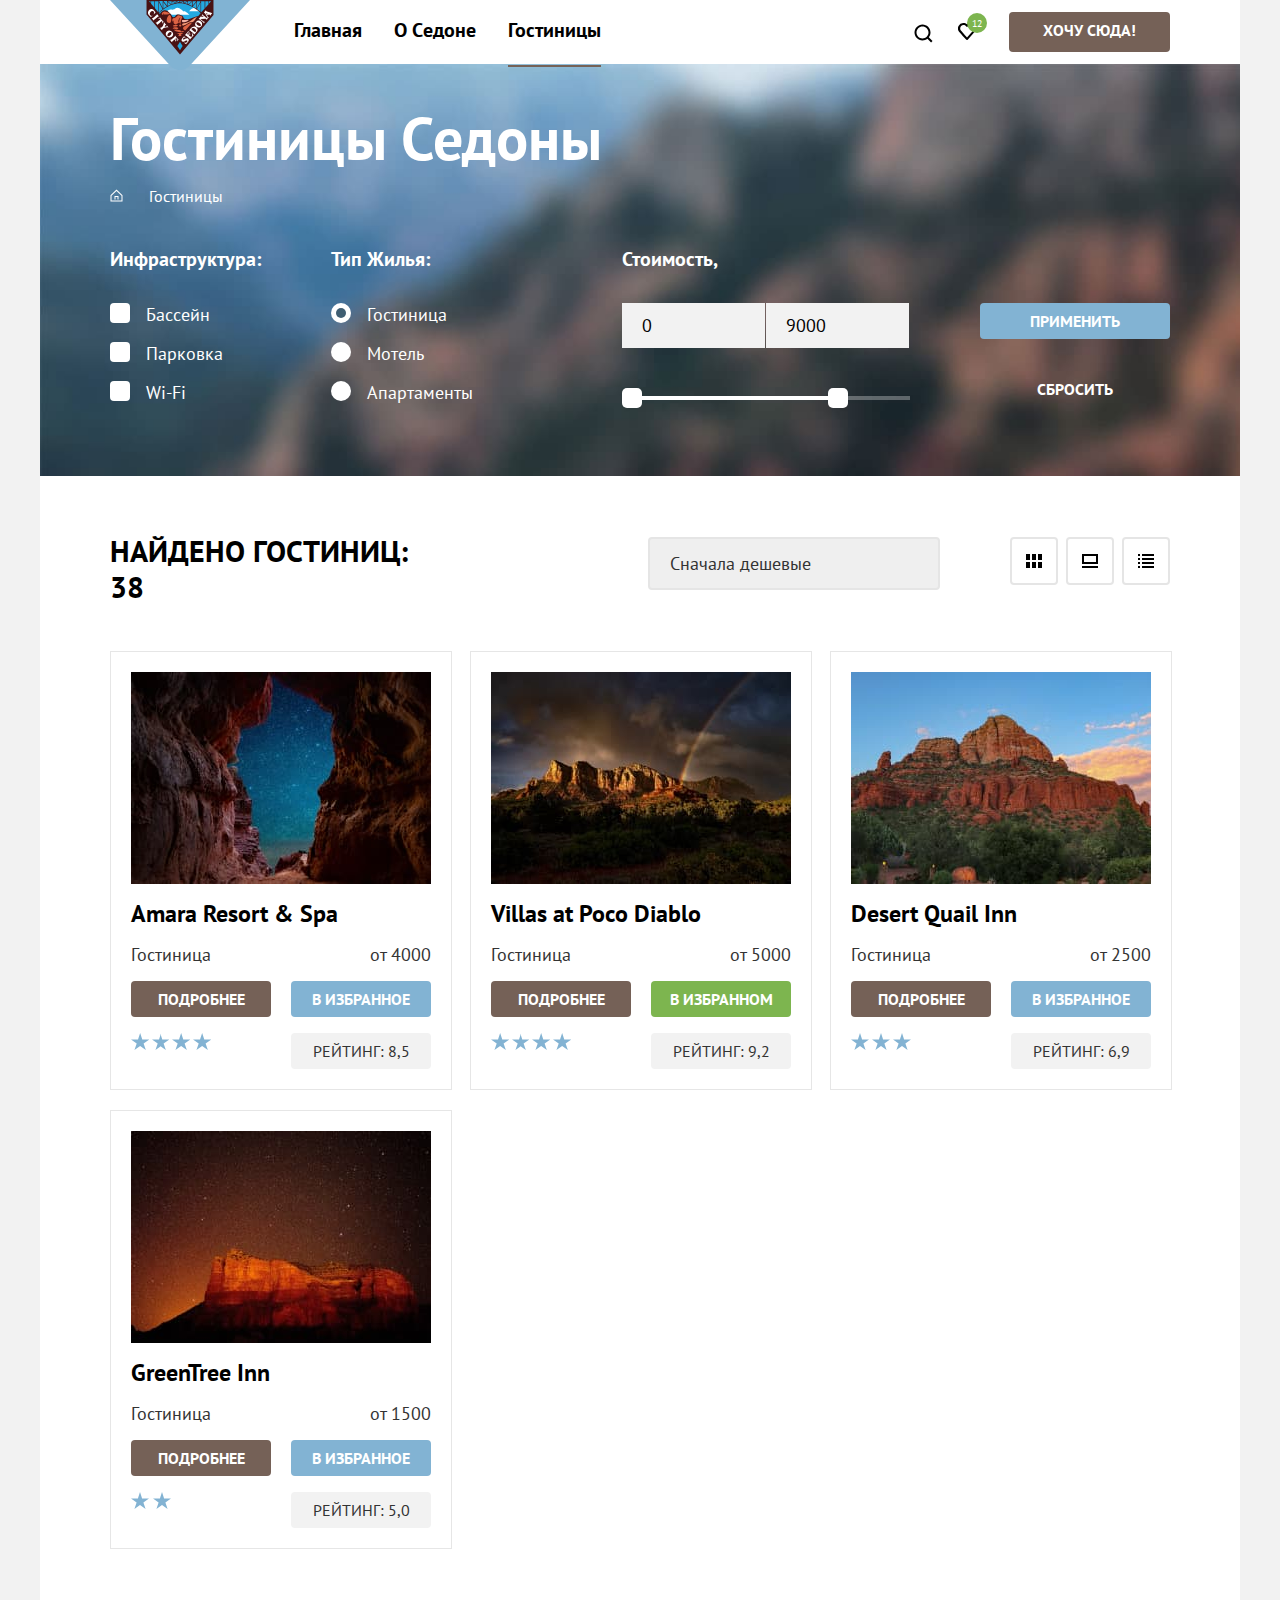
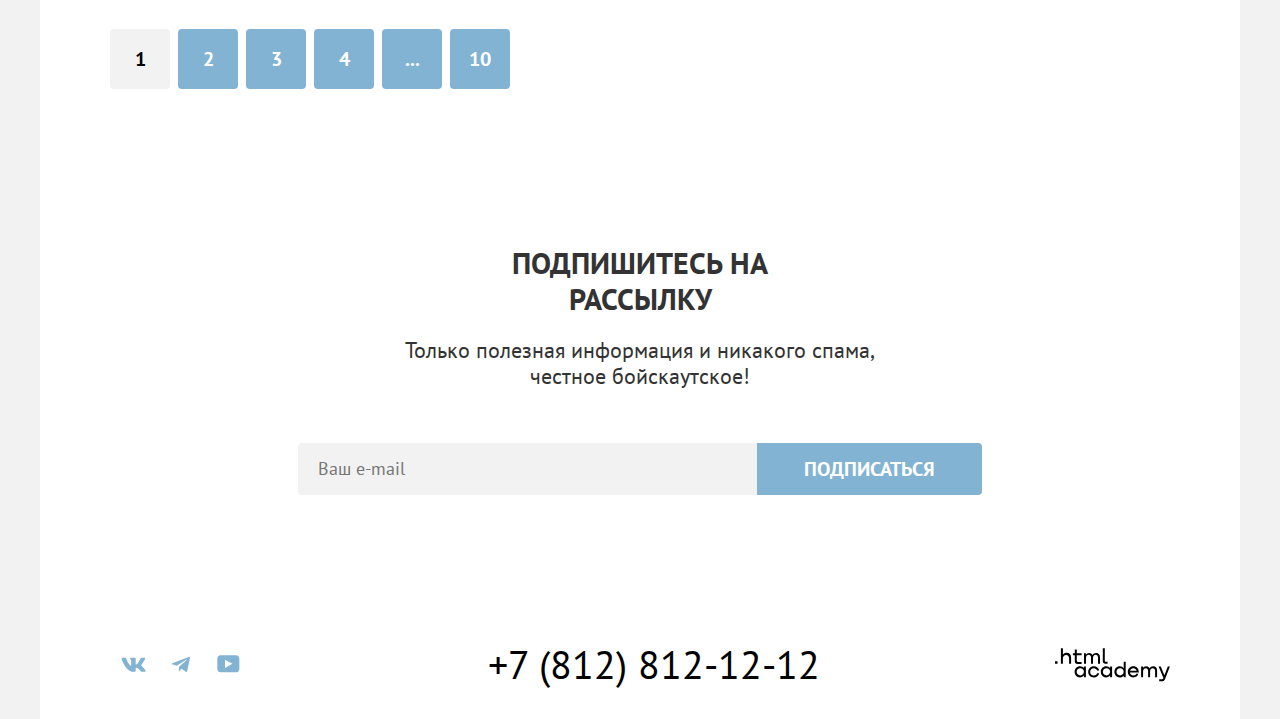
==== commit 32c54030: "последние изменения" ====
--- a/catalog.html
+++ b/catalog.html
@@ -85,24 +85,27 @@
             <form class="catalog-filter-form" action="https://echo.htmlacademy.ru/" method="get">
 
               <fieldset class="catalog-filter-group">
-                <legend class="catalog-filter-title">Инфраструктура</legend>
+                <legend class="catalog-filter-title">Инфраструктура:</legend>
                 <ul class="catalog-filter-list">
                   <li class="catalog-filter-item">
                     <label class="control">
-                      <input class="control-input" type="checkbox" name="swimming-pool" checked>
-                      Бассейн
-                    </label>
-                  </li>
-                  <li class="catalog-filter-item">
-                    <label class="control">
-                      <input class="control-input" type="checkbox" name="parking" checked>
-                      Паркинг
-                    </label>
-                  </li>
-                  <li class="catalog-filter-item">
-                    <label class="control">
-                      <input class="control-input" type="checkbox" name="wi-fi">
-                      Wi-Fi
+                      <input class="visually-hidden control-input" type="checkbox" name="swimming-pool" checked>
+                      <span class="control-mark"></span>
+                      <span class="control-label">Бассейн</span>
+                    </label>
+                  </li>
+                  <li class="catalog-filter-item">
+                    <label class="control">
+                      <input class="visually-hidden control-input" type="checkbox" name="parking" checked>
+                      <span class="control-mark"></span>
+                      <span class="control-label">Парковка</span>
+                    </label>
+                  </li>
+                  <li class="catalog-filter-item">
+                    <label class="control">
+                      <input class="visually-hidden control-input" type="checkbox" name="wi-fi">
+                      <span class="control-mark"></span>
+                      <span class="control-label">Wi-Fi</span>
                     </label>
                   </li>
                 </ul>
@@ -110,24 +113,27 @@
 
 
               <fieldset class="catalog-filter-group">
-                <legend class="catalog-filter-title">Тип жилья</legend>
+                <legend class="catalog-filter-title">Тип Жилья:</legend>
                 <ul class="catalog-filter-list">
                   <li class="catalog-filter-item">
                     <label class="control">
-                      <input class="control-input" type="radio" name="product-group" value="hotel" checked>
-                      Гостиница
-                    </label>
-                  </li>
-                  <li class="catalog-filter-item">
-                    <label class="control">
-                      <input class="control-input" type="radio" name="product-group" value="motel">
-                      Мотель
-                    </label>
-                  </li>
-                  <li class="catalog-filter-item">
-                    <label class="control">
-                      <input class="control-input" type="radio" name="product-group" value="apaptments">
-                      Апартаменты
+                      <input class="visually-hidden control-input" type="radio" name="product-group" value="hotel" checked>
+                      <span class="control-mark"></span>
+                      <span class="control-label">Гостиница</span>
+                    </label>
+                  </li>
+                  <li class="catalog-filter-item">
+                    <label class="control">
+                      <input class="visually-hidden control-input" type="radio" name="product-group" value="motel">
+                      <span class="control-mark"></span>
+                      <span class="control-label">Мотель</span>
+                    </label>
+                  </li>
+                  <li class="catalog-filter-item">
+                    <label class="control">
+                      <input class="visually-hidden control-input" type="radio" name="product-group" value="apaptments">
+                      <span class="control-mark"></span>
+                      <span class="control-label">Апартаменты</span>
                     </label>
                   </li>
                 </ul>
@@ -137,10 +143,10 @@
                 </legend>
                 <div class="range">
                   <div class="range-wrapper-inputs">
-                    <label class="catalog-filter-label"> от
+                    <label class="catalog-filter-label">
                       <input class="range-input" type="number" value="0" name="min-price">
                     </label>
-                    <label class="catalog-filter-label"> до
+                    <label class="catalog-filter-label">
                       <input class="range-input" type="number" value="9000" name="max-price">
                     </label>
                   </div>
@@ -224,7 +230,7 @@
                     <span class="visually-hidden">Рейтинг четыре звезды</span>
                   </div>
                   <div class="stars-and-rating">
-                    <span class="product-card-rating button"> Рейтинг 8,5</span>
+                    <span class="product-card-rating button"> Рейтинг: 8,5</span>
                   </div>
                 </div>
               </li>
@@ -247,7 +253,7 @@
                     <span class="visually-hidden">Рейтинг четыре звезды</span>
                   </div>
                   <div class="stars-and-rating">
-                    <span class="product-card-rating button"> Рейтинг 9,2</span>
+                    <span class="product-card-rating button"> Рейтинг: 9,2</span>
                   </div>
                 </div>
               </li>
@@ -270,7 +276,7 @@
                     <span class="visually-hidden">Рейтинг три звезды</span>
                   </div>
                   <div class="stars-and-rating">
-                    <span class="product-card-rating button"> Рейтинг 6,9</span>
+                    <span class="product-card-rating button"> Рейтинг: 6,9</span>
                   </div>
                 </div>
               </li>
@@ -293,7 +299,7 @@
                     <span class="visually-hidden">Рейтинг две звезды</span>
                   </div>
                   <div class="stars-and-rating">
-                    <span class="product-card-rating button"> Рейтинг 5,0</span>
+                    <span class="product-card-rating button"> Рейтинг: 5,0</span>
                   </div>
                 </div>
               </li>
@@ -373,9 +379,9 @@
             </ul>
           </div>
           <div class="made-in">
-            <a class="contacts-phone" href="tel:+78005558628">+7 812 812-12-12</a>
-          </div>
-          <div>
+            <a class="contacts-phone" href="tel:+78005558628">+7 (812) 812-12-12</a>
+          </div>
+          <div class="link">
             <a class="link-academy" href="https://htmlacademy.ru/">
               <svg class="footer-item" aria-hidden="true" focusable="false" width="115" height="34" viewBox="0 0 115 34"
                 xmlns="http://www.w3.org/2000/svg">
--- a/styles/styles.css
+++ b/styles/styles.css
@@ -19,6 +19,7 @@
 }
 
 body {
+
   margin: 0;
   font-family: "PT Sans", sans-serif;
   display: flex;
@@ -65,6 +66,7 @@
 }
 
 .navigation {
+
   display: flex;
   width: 892px;
   margin-left: auto;
@@ -72,7 +74,7 @@
 }
 
 .navigation-logo {
-  display: block;
+
   position: absolute;
   z-index: 1;
   padding-bottom: 0;
@@ -89,7 +91,10 @@
   list-style-type: none;
 }
 
+
 .navigation-user {
+  margin: 0;
+  padding: 0;
   width: 320px;
   margin-left: auto;
   justify-content: flex-end;
@@ -103,9 +108,10 @@
   font-weight: 700;
   color: #000000;
   font-size: 20px;
-  line-height: 24px;
+  line-height: 20px;
   text-decoration: none;
   text-align: center;
+  margin-bottom: 0;
 }
 
 .navigation-link-current::before {
@@ -124,13 +130,15 @@
   min-height: 24px;
 }
 
+
+
 .navigation-user-icon {
   position: relative;
   display: flex;
   justify-content: center;
   align-self: center;
   width: 44px;
-  padding-top:24px;
+  padding-top:22.5px;
 }
 
 .navigation-user .navigation-item:nth-child(2) {
@@ -160,8 +168,9 @@
   font-size: 16px;
   padding-right: 34px;
   padding-left: 34px;
-  margin-bottom: 14px;
-  margin-top: 14px;
+  margin-bottom: 8px;
+  margin-top: 12px;
+  border: none;
 }
 
 .hero {
@@ -215,7 +224,6 @@
   text-align: center;
   margin: 0;
   padding: 0;
-  background-color: rgba(131, 179, 211, 0.2);
   color: #FFFFFF;
 }
 
@@ -231,7 +239,11 @@
 
 
 .advantages-list li:nth-child(even) {
-  background-color: rgba(131, 179, 211, 0.12);
+  background-color:  rgba(131, 179, 211, 0.12);
+}
+
+.advantages-list li:nth-child(3) {
+  background-color:  rgba(131, 179, 211, 0.2);
 }
 
 .advantages-list li:not(:first-child):not(:last-child) {
@@ -250,6 +262,10 @@
   width: 175px;
   margin: 0 auto;
   margin-top: 92px;
+}
+
+li:not(:first-child):not(:last-child) .advantages-title {
+  margin-top: 103px;
 }
 
 .advantages-title::before {
@@ -257,7 +273,7 @@
   width: 2px;
   height: 60px;
   left: 50%;
-  top: 53px;
+  top: 56px;
   background-color: rgba(255, 255, 255, 0.3);
 
   content: "";
@@ -269,7 +285,7 @@
   width: 2px;
   height: 60px;
   left: 50%;
-  top: 53px;
+  top: 57px;
   background-color: rgba(0, 0, 0, 0.3);
   content: "";
   transform: rotate(90deg);
@@ -442,6 +458,7 @@
   border-radius: 4px;
   border-bottom-right-radius: 0;
   border-top-right-radius: 0;
+  flex-grow: 1;
 }
 
 
@@ -526,9 +543,14 @@
   display: block;
   width: 115px;
   height: 33px;
-  margin-right: 41.5px;
   margin-top: 48.5px;
+  margin-left: auto;
   fill:#000000;
+
+}
+
+.link {
+  margin-left: auto;
 }
 
 .link-academy:hover {
@@ -544,8 +566,10 @@
 }
 
 .filter-part {
+  box-sizing: border-box;
+  margin: 0;
   display: block;
-  flex-direction: column;
+  height: 412px;
   background-image: url("../images/content/Filter_image.jpg");
   background-size: cover;
   color: #FFFFFF;
@@ -600,7 +624,7 @@
   padding: 0;
   border: none;
 }
-.range {
+.range-wrapper-inputs {
   width: 287px;
 }
 
@@ -650,27 +674,91 @@
  .range-input {
   box-sizing: border-box;
   display: block;
-  width: 100%;
+  width: 143px;
+  background: #F2F2F2;
+  border: none;
+  padding-top: 12px;
+  padding-bottom: 12px;
+  padding-left: 20px;
+  font: inherit;
+
  }
 
+
  .catalog-filter-label {
-  display: flex;
+  display: block;
  }
 
  .range-wrapper-inputs {
   display: flex;
-  justify-content: center;
+  justify-content: space-between;
  }
+
 .toggle-min {
-  left: -10px;
+  left: 0px;
   top: -8px;
 }
 
 .toggle-max {
-  right: -10px;
+  right: 0px;
   top: -8px;
 }
 
+.control {
+  position: relative;
+  display: block;
+  padding-left: 36px;
+
+}
+
+.control-mark {
+  position: absolute;
+  width: 20px;
+  height: 20px;
+  background-color: #ffffff;
+  border-radius: 4px;
+  left: 0;
+}
+
+/*.control-input[type="checkbox"]:checked + .control-mark::before {
+  position: absolute;
+  background-image: url("../images/icons/sorting-icon-1.svg");
+  background-position: center;
+  background-repeat: no-repeat;
+  content: "";
+}*/
+
+
+.control:hover {
+  opacity: 0.6;
+}
+
+/*.control:focus .control-mark{
+  background-color: #83B3D3;
+}*/
+
+.control:active {
+  opacity: 0.3;
+}
+
+.control-input[type="radio"] + .control-mark {
+  border-radius: 50%;
+}
+
+.control-input[type="radio"]:checked + .control-mark::before {
+  position: absolute;
+  width: 10px;
+  height: 10px;
+  border-radius: 50%;
+  background-color: #3F5E72;
+  left: 5px;
+  top: 5px;
+  content: "";
+}
+
+.control-label {
+  line-height: 23px;
+}
 
 .catalog-filter-group:first-child {
   margin-right: 70px;
@@ -679,6 +767,7 @@
 
 .catalog-filter-group:nth-child(3) {
   width: 288px;
+  margin-left: auto;
 }
 
 .catalog-filter-list {
@@ -687,9 +776,10 @@
   padding: 0;
 }
 
-.catalog-filter-item {
-  margin: 0;
-}
+.catalog-filter-item:not(:last-child) {
+  margin-bottom: 16px;
+}
+
 
 .catalog-filter-form {
   display: flex;
@@ -768,11 +858,6 @@
 .filter-results {
   background-color: #FFFFFF;
   padding-bottom: 60px;
-}
-
-.total-hotels-number {
-  min-width: 338px;
-  margin-right: 200px;
 }
 
 .sorting-container {
@@ -865,10 +950,16 @@
 }
 
 .total-hotels-number {
+  min-width: 338px;
+  margin-right: 200px;
+  margin-top: 0;
+  margin-bottom: 0;
   font-weight: 700;
   font-size: 30px;
   line-height: 36px;
   text-transform: uppercase;
+  margin-top: 56.5px;
+  margin-bottom: 46.5px;
 }
 
 .product-list {
@@ -1087,7 +1178,7 @@
   border-radius: 4px;
   text-transform: uppercase;
   cursor: pointer;
-
+  border: none;
 }
 
 .button-blue {
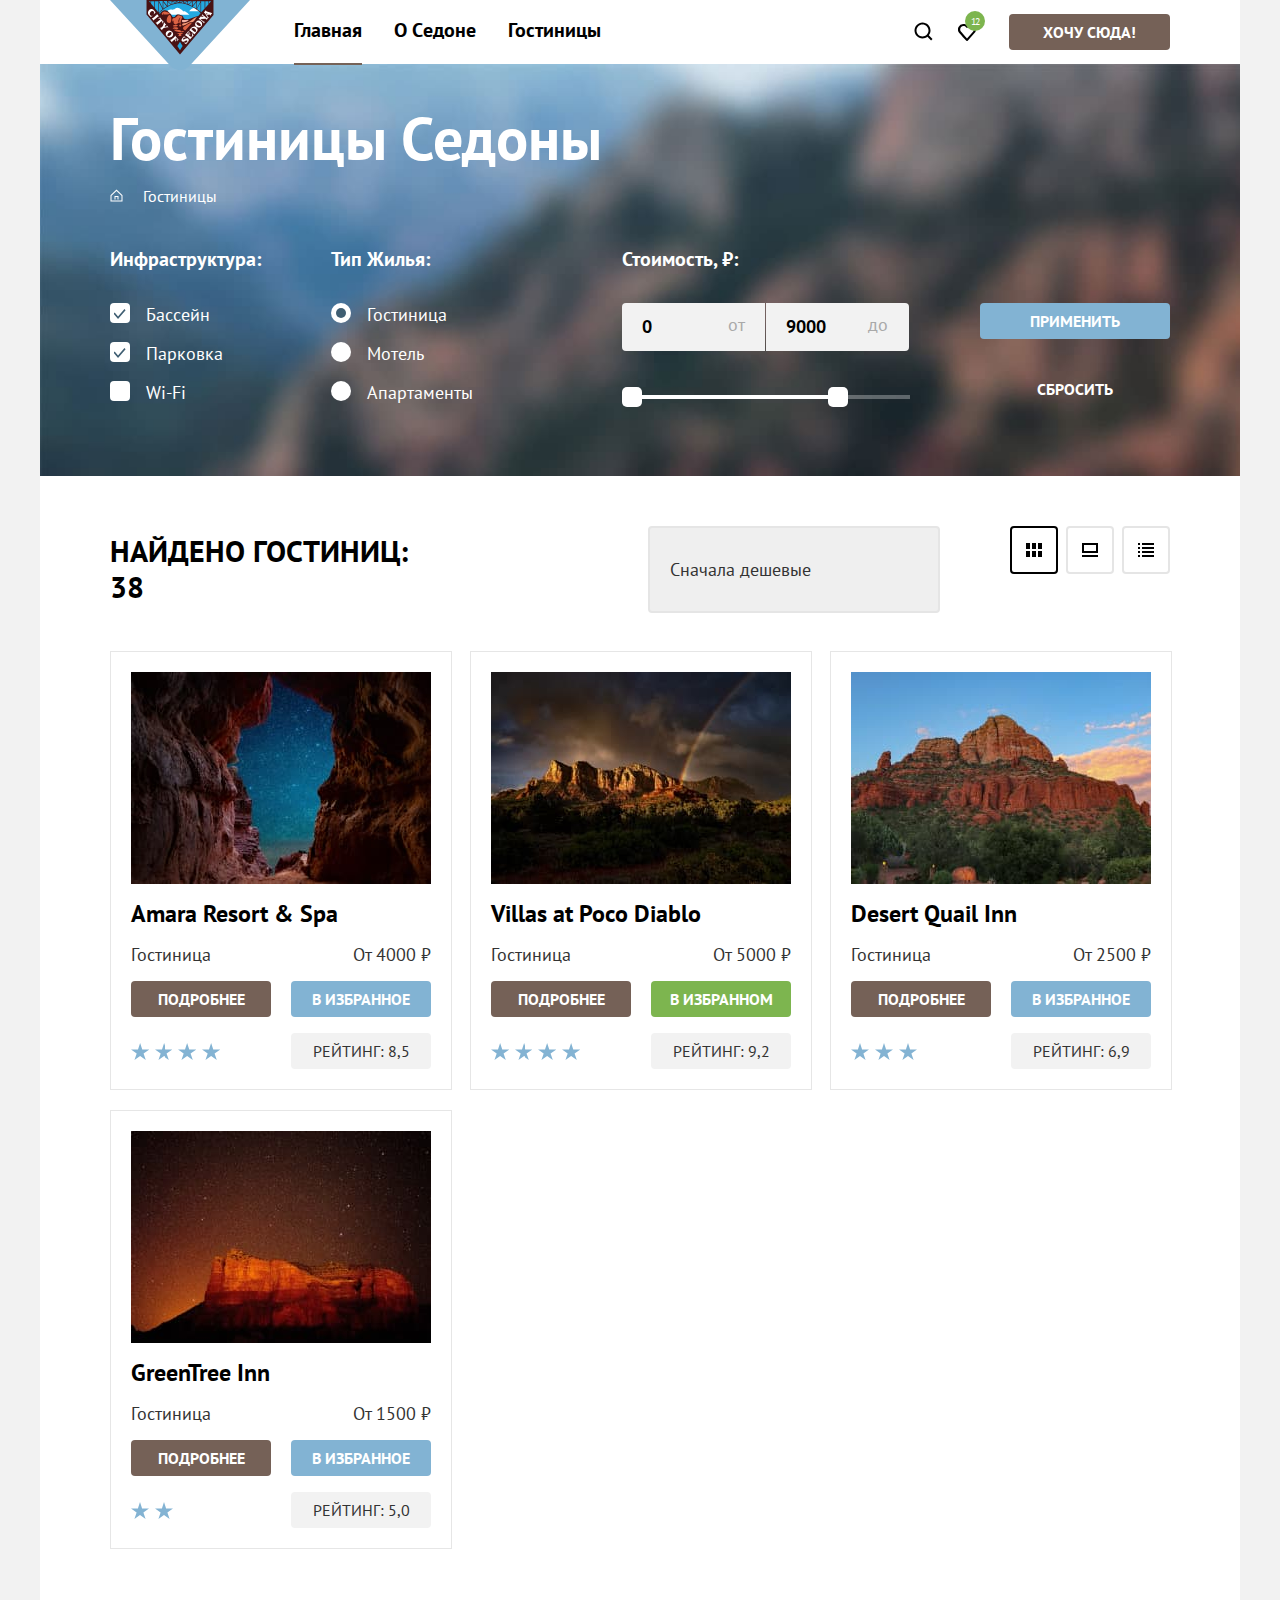
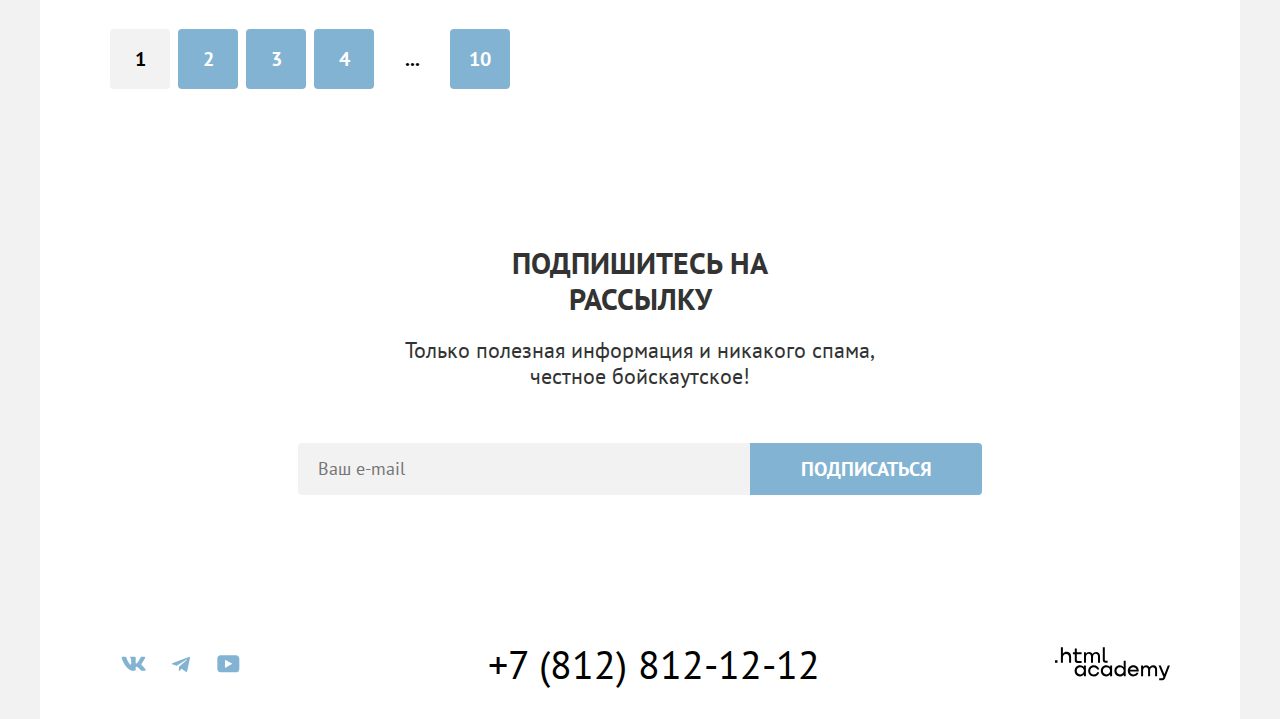
==== commit 8d7a15c3: "добавляет правки в дз 8 и модальное окно" ====
--- a/catalog.html
+++ b/catalog.html
@@ -17,22 +17,21 @@
         <nav class="navigation">
           <ul class="navigation-list">
             <li class="navigation-item">
-              <a class="navigation-link" href="#">Главная</a>
+              <a class="navigation-link navigation-link-current" href="#">Главная</a>
             </li>
             <li class="navigation-item">
               <a class="navigation-link" href="about-sedona.html">О Cедоне</a>
             </li>
             <li class="navigation-item">
-              <a class="navigation-link navigation-link-current" href="catalog.html">Гостиницы</a>
+              <a class="navigation-link" href="catalog.html">Гостиницы</a>
             </li>
           </ul>
           <ul class="navigation-list navigation-user">
             <li class="navigation-item">
-              <a class="navigation-user-icon" href="#">
-                <svg width="20" height="20" viewBox="0 0 20 20" fill="none" xmlns="http://www.w3.org/2000/svg">
+              <a class="navigation-user-icon search-icon" href="#">
+                <svg width="20" height="20" viewBox="0 0 20 20" xmlns="http://www.w3.org/2000/svg">
                   <path
-                    d="m19.5 18.008-3.7-3.68c1-1.292 1.7-2.983 1.7-4.872 0-4.376-3.6-7.956-8-7.956s-8 3.68-8 8.055c0 4.376 3.6 7.956 8 7.956 1.8 0 3.5-.597 4.9-1.69l3.7 3.679 1.4-1.492Zm-10-2.486c-3.3 0-6-2.685-6-5.967 0-3.282 2.7-5.967 6-5.967s6 2.685 6 5.967c0 3.282-2.7 5.967-6 5.967Z"
-                    fill="#000" />
+                    d="m19.5 18.008-3.7-3.68c1-1.292 1.7-2.983 1.7-4.872 0-4.376-3.6-7.956-8-7.956s-8 3.68-8 8.055c0 4.376 3.6 7.956 8 7.956 1.8 0 3.5-.597 4.9-1.69l3.7 3.679 1.4-1.492Zm-10-2.486c-3.3 0-6-2.685-6-5.967 0-3.282 2.7-5.967 6-5.967s6 2.685 6 5.967c0 3.282-2.7 5.967-6 5.967Z"/>
                 </svg>
                 <span class="visually-hidden">
                   Поиск
@@ -41,16 +40,16 @@
             </li>
             <li class="navigation-item">
               <a class="navigation-user-icon" href="#">
-                <svg width="18" height="17" fill="none" xmlns="http://www.w3.org/2000/svg">
+                <svg width="18" height="17" xmlns="http://www.w3.org/2000/svg">
                   <path
-                    d="M8.9 17a.9.9 0 0 1-.8-.4c-5.4-6.1-6.7-7.5-7-7.9A5.4 5.4 0 0 1 5.5 0C6.8 0 8 .5 9 1.3a5.46 5.46 0 0 1 9 4.1c0 1.3-.5 2.5-1.3 3.4l-7 7.9c-.2.2-.4.3-.8.3Zm-6-9.5c.3.4 3.5 4 6.1 6.9l6.2-7c.5-.5.7-1.2.7-2 0-1.8-1.5-3.3-3.3-3.3-1 0-2 .5-2.7 1.3-.3.3-.6.4-.9.4-.3 0-.6-.2-.8-.4-.7-.8-1.7-1.3-2.7-1.3-1.8 0-3.3 1.5-3.3 3.3-.1.9.3 1.6.7 2.1-.1 0-.1 0 0 0Z"
-                    fill="#000" />
+                    d="M8.9 17a.9.9 0 0 1-.8-.4c-5.4-6.1-6.7-7.5-7-7.9A5.4 5.4 0 0 1 5.5 0C6.8 0 8 .5 9 1.3a5.46 5.46 0 0 1 9 4.1c0 1.3-.5 2.5-1.3 3.4l-7 7.9c-.2.2-.4.3-.8.3Zm-6-9.5c.3.4 3.5 4 6.1 6.9l6.2-7c.5-.5.7-1.2.7-2 0-1.8-1.5-3.3-3.3-3.3-1 0-2 .5-2.7 1.3-.3.3-.6.4-.9.4-.3 0-.6-.2-.8-.4-.7-.8-1.7-1.3-2.7-1.3-1.8 0-3.3 1.5-3.3 3.3-.1.9.3 1.6.7 2.1-.1 0-.1 0 0 0Z"/>
                 </svg>
-                <span class="heart">12</span>
+                <span class="count-badge">12</span>
                 <span class="visually-hidden">
-                  Избранное
+                  В избранном
                 </span>
               </a>
+            </li>
             </li>
             <li class="navigation-item">
               <a class="navigation-link navigation-button button button-brown" href="catalog.html">
@@ -117,7 +116,8 @@
                 <ul class="catalog-filter-list">
                   <li class="catalog-filter-item">
                     <label class="control">
-                      <input class="visually-hidden control-input" type="radio" name="product-group" value="hotel" checked>
+                      <input class="visually-hidden control-input" type="radio" name="product-group" value="hotel"
+                        checked>
                       <span class="control-mark"></span>
                       <span class="control-label">Гостиница</span>
                     </label>
@@ -139,15 +139,15 @@
                 </ul>
               </fieldset>
               <fieldset class="catalog-filter-group">
-                <legend class="catalog-filter-title">Стоимость, <span class="visually-hidden">Логотип рубля</span>
+                <legend class="catalog-filter-title">Стоимость, ₽: <span class="visually-hidden">Логотип рубля</span>
                 </legend>
                 <div class="range">
                   <div class="range-wrapper-inputs">
                     <label class="catalog-filter-label">
-                      <input class="range-input" type="number" value="0" name="min-price">
+                      <input class="range-input left-range-input" type="number" value="0" name="min-price">
                     </label>
                     <label class="catalog-filter-label">
-                      <input class="range-input" type="number" value="9000" name="max-price">
+                      <input class="range-input right-range-input" type="number" value="9000" name="max-price">
                     </label>
                   </div>
                   <div class="range-scale">
@@ -181,13 +181,13 @@
                   <option value="popular">Сначала популярные</option>
                 </select>
                 <div class="sorting-button-container">
-                  <a href="#" class="button-sort">
+                  <a href="#" class="button-sort current">
                     <svg class="button-svg" aria-hidden="true" focusable="false" width="16" height="14"
                       viewBox="0 0 16 14" fill="none" xmlns="http://www.w3.org/2000/svg">
                       <path d="M4 0H0v6h4V0ZM16 0h-4v6h4V0ZM10 0H6v6h4V0ZM4 8H0v6h4V8ZM16 8h-4v6h4V8ZM10 8H6v6h4V8Z"
                         fill="#000" />
                     </svg>
-                    <span class="visually-hidden">Отображение плиткой</span>
+                    <span class="visually-hidden">Отображение плиткой.</span>
                   </a>
 
                   <a href="#" class="button-sort">
@@ -195,7 +195,7 @@
                       viewBox="0 0 16 14" fill="none" xmlns="http://www.w3.org/2000/svg">
                       <path d="M16 12H0v2h16v-2ZM14 2v6H2V2h12Zm2-2H0v10h16V0Z" fill="#000" />
                     </svg>
-                    <span class="visually-hidden">Отображение списком</span>
+                    <span class="visually-hidden">Отображение "большая карточка и маленькие в ряд".</span>
                   </a>
 
                   <a href="#" class="button-sort">
@@ -205,7 +205,7 @@
                         d="M2 0H0v2h2V0ZM16 0H4v2h12V0ZM2 4H0v2h2V4ZM16 4H4v2h12V4ZM2 8H0v2h2V8ZM16 8H4v2h12V8ZM2 12H0v2h2v-2ZM16 12H4v2h12v-2Z"
                         fill="#000" />
                     </svg>
-                    <span class="visually-hidden">Отображение не поняла как</span>
+                    <span class="visually-hidden">Отображение списком.</span>
                   </a>
                 </div>
               </div>
@@ -219,7 +219,7 @@
                 </a>
                 <div class="product-main-info">
                   <span class="product-card-type">Гостиница</span>
-                  <span class="product-card-price">от 4000</span>
+                  <span class="product-card-price">От 4000 ₽</span>
                 </div>
                 <div class="product-buttons">
                   <a class="product-card-button button button-brown" href="#">Подробнее</a>
@@ -242,7 +242,7 @@
                 </a>
                 <div class="product-main-info">
                   <span class="product-card-type">Гостиница</span>
-                  <span class="product-card-price">от 5000</span>
+                  <span class="product-card-price">От 5000 ₽</span>
                 </div>
                 <div class="product-buttons">
                   <a class="product-card-button button button-brown" href="#">Подробнее</a>
@@ -265,7 +265,7 @@
                 </a>
                 <div class="product-main-info">
                   <span class="product-card-type">Гостиница</span>
-                  <span class="product-card-price">от 2500</span>
+                  <span class="product-card-price">От 2500 ₽</span>
                 </div>
                 <div class="product-buttons">
                   <a class="product-card-button button button-brown" href="#">Подробнее</a>
@@ -288,7 +288,7 @@
                 </a>
                 <div class="product-main-info">
                   <span class="product-card-type">Гостиница</span>
-                  <span class="product-card-price">от 1500</span>
+                  <span class="product-card-price">От 1500 ₽</span>
                 </div>
                 <div class="product-buttons">
                   <a class="product-card-button button button-brown" href="#">Подробнее</a>
@@ -319,7 +319,7 @@
                 <a class="pagination-link" href="#">4</a>
               </li>
               <li class="pagination-item">
-                <a class="pagination-link" href="#">...</a>
+                <a class="pagination-link reduction" href="#">...</a>
               </li>
               <li class="pagination-item">
                 <a class="pagination-link" href="#">10</a>
@@ -333,7 +333,7 @@
             <p class="subscription-statement">Только полезная информация и никакого спама, честное бойскаутское!</p>
             <form class="subscription-form" action="https://echo.htmlacademy.ru/" method="post">
               <label for="subscription-email" class="visually-hidden">E-mail</label>
-              <input class="field" placeholder="Ваш e-mail" type="email" id="subscription-email"
+              <input class="area" placeholder="Ваш e-mail" type="email" id="subscription-email"
                 name="subscription-email">
               <button class="subscription-button button button-blue" type="submit">Подписаться</button>
             </form>
--- a/styles/styles.css
+++ b/styles/styles.css
@@ -44,6 +44,18 @@
   overflow: hidden;
 }
 
+.button {
+  display: inline-block;
+  font-family: "PT Sans", sans-serif;
+  color: #FFFFFF;
+  padding-top: 8px;
+  padding-bottom: 8px;
+  border-radius: 4px;
+  text-transform: uppercase;
+  cursor: pointer;
+  border: none;
+}
+
 .site-container {
   display: flex;
   flex-direction: column;
@@ -118,7 +130,7 @@
   position: absolute;
   left: 16px;
   right: 16px;
-  bottom: -3px;
+  bottom: -5px;
   height: 2px;
   width: auto;
   background-color: #756257;
@@ -127,10 +139,8 @@
 
 .navigation-link {
   min-width: 12px;
-  min-height: 24px;
-}
-
-
+  min-height: 20px;
+}
 
 .navigation-user-icon {
   position: relative;
@@ -138,14 +148,30 @@
   justify-content: center;
   align-self: center;
   width: 44px;
-  padding-top:22.5px;
+  padding-top:23.5px;
+  padding-bottom: 23px;
+  fill: #000000;
+}
+
+.navigation-user-icon:hover {
+  fill: #756157;
+}
+
+.navigation-user-icon:active {
+  fill: rgba(117, 97, 87, 0.3);
+  }
+
+
+.search-icon {
+  padding-top: 21px;
 }
 
 .navigation-user .navigation-item:nth-child(2) {
   margin-right: 20px;
 }
 
-.heart {
+
+.count-badge {
   position: absolute;
   width: 20px;
   height: 20px;
@@ -153,14 +179,14 @@
   background-repeat: no-repeat;
   border-radius: 10px;
   content: "12";
-  left: 22px;
-  bottom: 7px;
+  letter-spacing: -0.1em;
+  top: 0;
+  left: 20px;
+  margin-top: 11px;
+
   font-size: 10px;
   text-align: center;
   color: #FFFFFF;
-}
-
-.heart {
   background-image: url("../images/icons/favourite-number.svg");
 }
 
@@ -168,9 +194,10 @@
   font-size: 16px;
   padding-right: 34px;
   padding-left: 34px;
-  margin-bottom: 8px;
-  margin-top: 12px;
+  margin-bottom: 14px;
+  margin-top: 14px;
   border: none;
+  line-height: 20px;
 }
 
 .hero {
@@ -188,7 +215,7 @@
 .hero-image {
   display: block;
   margin: 0 auto;
-  padding-top: 52px;
+  padding-top: 51px;
 }
 
 .introduction {
@@ -444,8 +471,10 @@
   margin-bottom: 54px;
 }
 
-.field {
+.area {
   font-family: "PT Sans", sans-serif;
+  display: block;
+  box-sizing: border-box;
   width: 452px;
   font-weight: 400;
   font-size: 18px;
@@ -458,7 +487,6 @@
   border-radius: 4px;
   border-bottom-right-radius: 0;
   border-top-right-radius: 0;
-  flex-grow: 1;
 }
 
 
@@ -563,6 +591,361 @@
 
 .link-academy:active {
   fill:rgba(117, 97, 87, 0.3);
+}
+
+.modal-container {
+  position: fixed;
+  top: 0;
+  left: 0;
+  display: flex;
+  width: 100%;
+  height: 100%;
+  background-color: rgba(242, 242, 242, 0.8);
+  z-index: 2;
+}
+
+.modal-container-close {
+  display: none;
+}
+
+.modal {
+  position: relative;
+  margin: auto;
+  padding: 64px 70px;
+  background-color: #ffffff;
+  box-shadow: 0px 25px 50px rgba(0, 0, 0, 0.15);
+  border-radius: 30px;
+
+}
+
+.modal-hotel-search {
+  width: 577px;
+}
+
+.modal-close-button {
+  position: absolute;
+  padding: 0;
+  top: 64px;
+  right: 52px;
+  width: 52px;
+  height: 52px;
+  background-color: #F2F2F2;
+  border-radius: 50%;
+  border: none;
+  background-image: url("../images/icons/close.svg");
+  background-repeat: no-repeat;
+  background-position: center;
+  cursor: pointer;
+}
+
+.modal-close-button:hover {
+  background-color: #E6E6E6;
+}
+
+.modal-close-button:focus {
+  background-color: #E6E6E6;
+  border: 3px solid #83B3D3;
+}
+
+.modal-close-button:active {
+  background: #E6E6E6;
+
+}
+
+.modal-title {
+  margin: 0;
+  margin-bottom: 64px;
+  font-weight: 700;
+  font-size: 30px;
+  line-height: 36px;
+  text-transform: uppercase;
+}
+
+/*.search-form {
+  display: grid;
+  grid-template-columns: 137px 198px 131px 111px;
+  row-gap: 48px;
+}
+
+.field-group:first-child {
+  grid-column: 1/-1;
+}
+
+.field-group:nth-child(2) {
+  grid-column: 1/-1;
+}
+
+.field-group:nth-child(3) {
+  grid-column: 1/3;
+}
+
+.field-group:nth-child(4) {
+  grid-column: 3/-1;
+}*/
+
+.field {
+font-family: "PT Sans", sans-serif;
+box-sizing: border-box;
+width: 440px;
+font-weight: 700;
+font-size: 18px;
+line-height: 24px;
+padding-top: 14px;
+padding-bottom: 14px;
+padding-left: 20px;
+background-color: #f2f2f2;
+border: none;
+border-radius: 4px;
+border-bottom-right-radius: 0;
+border-top-right-radius: 0;
+margin-right: auto;
+background-image: url("../images/icons/calendar.svg");
+background-repeat: no-repeat;
+background-position: 400px 16px;
+
+
+}
+
+.field-group {
+  display: flex;
+  justify-content: space-between;
+}
+
+.date-text {
+  margin: 0;
+  margin-left: 157px;
+  font:inherit;
+  font-weight: 400;
+  font-size: 16px;
+  line-height: 21px;
+  margin-bottom: 23px;
+  color: #333333;
+}
+
+.error {
+  color: #FF5757;
+}
+
+
+.tooltip {
+
+  margin-top: 12px;
+  margin-right: 48px;
+  width: 50px;
+}
+
+.tooltip-toggle {
+  border: none;
+  background-color: #82B3D3;
+  border-radius: 50%;
+  padding: 0;
+  margin: 0;
+  display: block;
+  width: 26px;
+  height: 26px;
+}
+
+.tooltip-toggle:hover {
+  background-color: #68A2CA;
+}
+
+.tooltip-text {
+  font: inherit;
+  background-color: #333333;
+  color: #ffffff;
+  font-size: 16px;
+  line-height: 20px;
+  font-weight: normal;
+  text-transform: none;
+  padding: 20px 18px 23px 22px;
+  border-radius: 10px;
+  display: block;
+  width: 256px;
+  box-shadow: 0 15px 30px rgba(0, 0, 0, 0.3);
+  box-sizing: border-box;
+  position: absolute;
+  top: 100%;
+  margin-top: 15px;
+  left: 50%;
+  transform: translateX(-139px);
+  z-index: 4;
+  display: none;
+}
+
+.tooltip-toggle:hover + .tooltip-text,
+.tooltip-toggle:focus + .tooltip-text {
+  display: block;
+}
+
+.tooltip-text::before {
+  position: absolute;
+  background-color: transparent;
+  background-image: url("../images/icons/triangle_tooltip.svg");
+  background-repeat: no-repeat;
+  left: 118px;
+  top:  -8.5px;
+  width: 19px;
+  height: 9px;
+  content: "";
+}
+
+.adults-count-form-field,
+.kids-count-form-field {
+  width: 30px;
+  box-sizing: border-box;
+  text-align: center;
+  padding-top: 14px;
+  padding-bottom: 14px;
+  padding-left: 0;
+  padding-right: 0;
+  background: transparent;
+  border: none;
+}
+
+.plus-button {
+  border: none;
+  width: 40px;
+  background-color: transparent;
+  padding: 0;
+  background-image: url("../images/icons/plus.svg");
+  background-repeat: no-repeat;
+  background-position: top 50% left 50%;
+  height: 48px;
+  opacity: 30%;
+}
+
+.minus-button {
+  border: none;
+  width: 40px;
+  background-color: transparent;
+  padding: 0;
+  background-image: url("../images/icons/minus.svg");
+  background-repeat: no-repeat;
+  background-position: top 50% left 50%;
+  height: 48px;
+  opacity: 30%;
+}
+
+.minus-button:hover,
+.plus-button:hover {
+  opacity: 1;
+}
+
+.minus-button:focus,
+.plus-button:focus {
+  opacity: 1;
+}
+
+.count-wrapper {
+  display: flex;
+  width: 110px;
+  height: 48px;
+  background-color: #F2F2F2;
+  border-radius: 4px;
+}
+
+ .label-search {
+  position: relative;
+  display: block;
+  width: 137px;
+  font-weight: 700;
+  font-size: 20px;
+  line-height: 24px;
+  text-transform: capitalize;
+  align-self: center;
+ }
+
+
+.search-form-button {
+  font: inherit;
+  display: block;
+  width: 577px;
+  padding-top: 18px;
+  padding-bottom: 18px;
+  font-weight: 700;
+  font-size: 20px;
+  line-height: 24px;
+  margin-top: 48px;
+  border-radius: 10px;
+  font-family: "PT Sans", sans-serif;
+  color: #FFFFFF;
+  cursor: pointer;
+  text-transform: uppercase;
+}
+
+.number-of-adults {
+  display: flex;
+}
+
+.check-in-form-field,
+.check-out-form-field {
+  position: relative;
+}
+
+.check-in-form-field::placeholder,
+.check-out-form-field::placeholder {
+  color: inherit;
+  font: inherit;
+  font-weight: 700;
+  font-size: 18px;
+  line-height: 24px;
+}
+
+
+.adults-count-form-field::-webkit-inner-spin-button,
+.adults-count-form-field::-webkit-outer-spin-button,
+.kids-count-form-field::-webkit-inner-spin-button,
+.kids-count-form-field::-webkit-outer-spin-button {
+  display: none;
+}
+
+span.information {
+  position: relative;
+}
+/*
+.plus-button {
+  position: relative;
+}
+
+.plus-button::before {
+  position: absolute;
+  background-color: transparent;
+  background-image: url("../images/icons/plus.svg");
+  background-repeat: no-repeat;
+  left: 13px;
+  top:  17.5px;
+  width: 20px;
+  height: 20px;
+  content: "";
+  opacity: 30%;
+}
+
+.minus-button {
+  position: relative;
+}
+
+.minus-button::before {
+  position: absolute;
+  background-color: transparent;
+  background-image: url("../images/icons/minus.svg");
+  background-repeat: no-repeat;
+  left: 13px;
+  top:  23.5px;
+  width: 20px;
+  height: 20px;
+  content: "";
+}
+*/
+.number-of-kids {
+  width: 242px;
+  display: flex;
+}
+
+.adults-count-form-field,
+.kids-count-form-field {
+  color: inherit;
+  font: inherit;
+  font-weight: 700;
 }
 
 .filter-part {
@@ -607,7 +990,7 @@
 
 .breadcrambs-house {
   position: relative;
-  margin-right: 10.5px;
+  margin-right: 4.5px;
 }
 
 .breadcrumbs-item:first-child::after {
@@ -632,7 +1015,7 @@
   position: relative;
   height: 4px;
   background-color: rgba(255, 255, 255, 0.3);
-  margin-top: 48px;
+  margin-top: 44px;
 }
 
  .range-bar {
@@ -681,15 +1064,55 @@
   padding-bottom: 12px;
   padding-left: 20px;
   font: inherit;
-
+  font-size: 18px;
+  line-height: 24px;
+  font-weight: 700;
  }
 
+ .left-range-input {
+  border-bottom-left-radius: 4px;
+  border-top-left-radius: 4px;
+ }
+
+ .right-range-input {
+  border-bottom-right-radius: 4px;
+  border-top-right-radius: 4px;
+ }
+
+ .range-wrapper-inputs::after{
+  position: absolute;
+  content: "от";
+  width: 20px;
+  height: 24px;
+  font: inherit;
+  font-size: 18px;
+  line-height: 24px;
+  color: #a9a9a9;
+  background-color:  transparent;
+  left: 106px;
+  top: 10px;
+ }
+
+ .range-wrapper-inputs::before{
+  position: absolute;
+  content: "до";
+  width: 20px;
+  height: 24px;
+  font: inherit;
+  font-size: 18px;
+  line-height: 24px;
+  color: #a9a9a9;
+  background-color:  transparent;
+  left: 246px;
+  top: 10px;
+ }
 
  .catalog-filter-label {
   display: block;
  }
 
  .range-wrapper-inputs {
+  position: relative;
   display: flex;
   justify-content: space-between;
  }
@@ -708,7 +1131,6 @@
   position: relative;
   display: block;
   padding-left: 36px;
-
 }
 
 .control-mark {
@@ -720,22 +1142,26 @@
   left: 0;
 }
 
-/*.control-input[type="checkbox"]:checked + .control-mark::before {
-  position: absolute;
-  background-image: url("../images/icons/sorting-icon-1.svg");
+.control-input[type="checkbox"]:checked + .control-mark::before {
+  position: absolute;
+  background-image: url("../images/icons/checkbox-on.svg");
   background-position: center;
   background-repeat: no-repeat;
+  width: 12.2px;
+  height: 10px;
+  left: 4px;
+  top: 6px;
   content: "";
-}*/
+}
 
 
 .control:hover {
   opacity: 0.6;
 }
 
-/*.control:focus .control-mark{
-  background-color: #83B3D3;
-}*/
+.control-input:focus + .control-mark{
+  outline: 2px solid #82B3D3;
+}
 
 .control:active {
   opacity: 0.3;
@@ -862,20 +1288,19 @@
 
 .sorting-container {
   display: flex;
-  align-items: center;
-
 }
 
 .sorting-icons-container {
   display: flex;
   width: 522px;
+  margin-top: 50px;
+  margin-bottom: 38px;
 }
 
 .hotel-sort {
-  box-sizing: border-box;
   width: 292px;
   margin-right: 70px;
-  padding: 14px 99px 14px 20px;
+  padding: 12px 99px 12px 20px;
   font-family: "PT Sans", sans-serif;
   font-size: 18px;
   line-height: 21px;
@@ -943,6 +1368,10 @@
   border: 2px solid #000000;
 }
 
+.button-sort.current {
+  border: 2px solid #000000;
+}
+
 .subscription-for-catalog {
   background-image: none;
   background-color: #FFFFFF;
@@ -959,7 +1388,7 @@
   line-height: 36px;
   text-transform: uppercase;
   margin-top: 56.5px;
-  margin-bottom: 46.5px;
+  margin-bottom: 46px;
 }
 
 .product-list {
@@ -1081,17 +1510,23 @@
 
 .hotel-stars-2 {
   width: 40px;
-  background-color: #FFFFFF ;
+  background-color: #FFFFFF;
+  padding: 1px;
+  margin-top: 10px;
 }
 
 .hotel-stars-3 {
   width: 60px;
-  background-color: #FFFFFF ;
+  background-color: #FFFFFF;
+  padding: 3px;
+  margin-top: 10px;
 }
 
 .hotel-stars-4 {
-  width: 80px;
-  background-color: #FFFFFF ;
+  width: 81px;
+  background-color: #FFFFFF;
+  padding: 4px;
+  margin-top: 10px;
 }
 
 .product-rating-info {
@@ -1131,6 +1566,11 @@
   color: #FFFFFF;
   text-decoration: none;
   border-radius: 4px;
+}
+
+.reduction {
+  background-color: transparent;
+  color:#000000;
 }
 
 .pagination-item .pagination-current {
@@ -1181,6 +1621,7 @@
   border: none;
 }
 
+
 .button-blue {
   background-color: #82B3D3;
   border: none;
@@ -1195,6 +1636,7 @@
 }
 
 .button-blue:active {
+  background: #82B3D3;
   color: rgba(255, 255, 255, 0.3);
 }
 
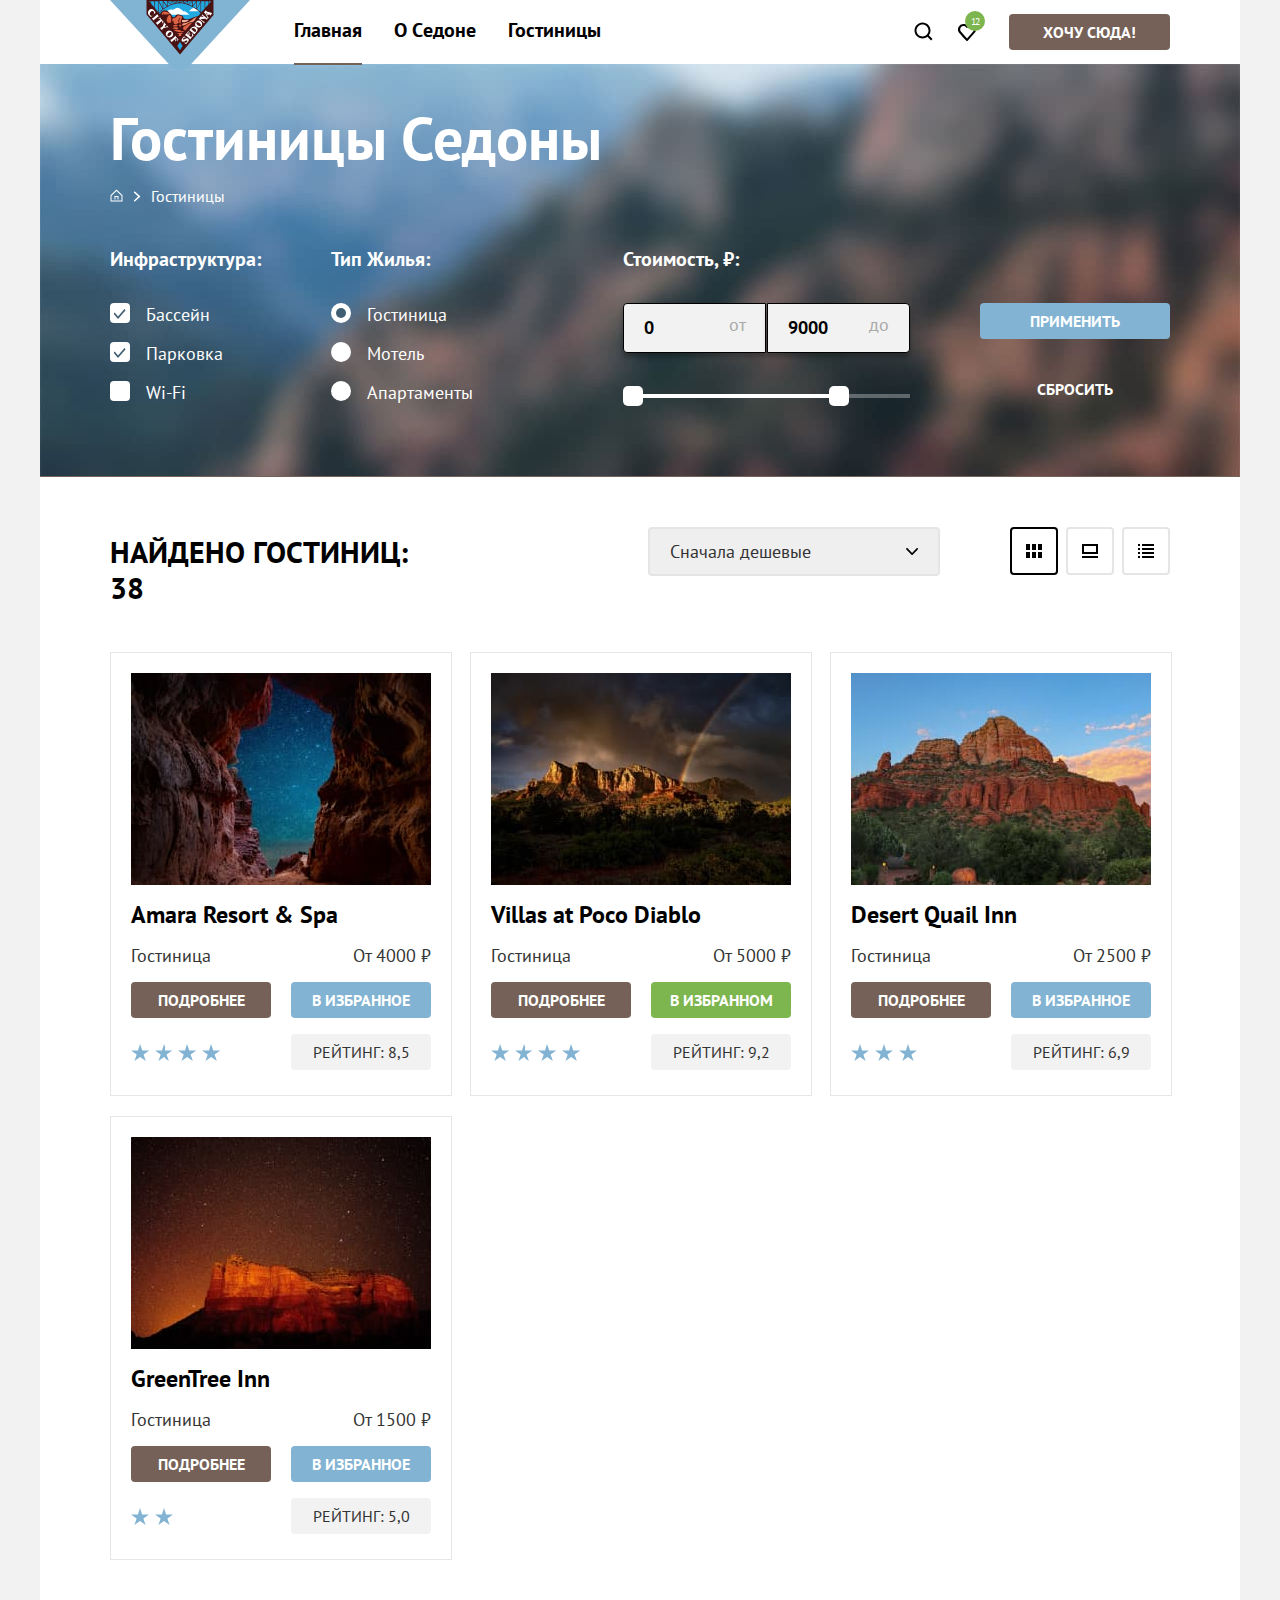
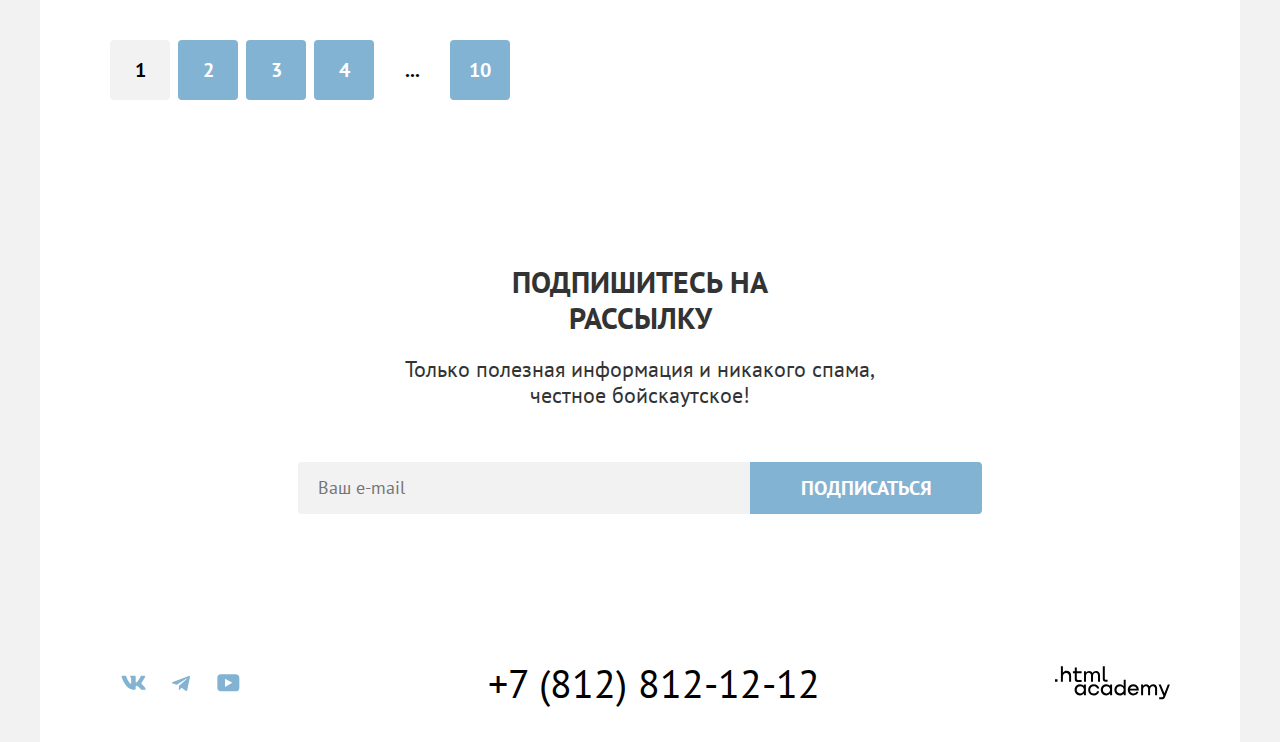
==== commit 0f456f2e: "добавляет изменения по чек-листу" ====
--- a/catalog.html
+++ b/catalog.html
@@ -5,19 +5,20 @@
     <meta charset="utf-8">
     <title>Поиск отелей в Седоне</title>
     <link rel="stylesheet" href="styles/styles.css">
+    <link rel="icon" type="image/png" sizes="32x32" href="images/favicon.png">
   </head>
 
   <body>
     <div class="site-container">
       <header class="page-header">
-        <a class="navigation-logo" hfef="#">
+        <a class="navigation-logo" href="index.html">
           <img class="page-header-logo" alt="Логотип города Седона." src="images/content/logo-navigation.svg"
             width="140" height="70">
         </a>
         <nav class="navigation">
           <ul class="navigation-list">
             <li class="navigation-item">
-              <a class="navigation-link navigation-link-current" href="#">Главная</a>
+              <a class="navigation-link navigation-link-current" href="index.html">Главная</a>
             </li>
             <li class="navigation-item">
               <a class="navigation-link" href="about-sedona.html">О Cедоне</a>
@@ -34,7 +35,7 @@
                     d="m19.5 18.008-3.7-3.68c1-1.292 1.7-2.983 1.7-4.872 0-4.376-3.6-7.956-8-7.956s-8 3.68-8 8.055c0 4.376 3.6 7.956 8 7.956 1.8 0 3.5-.597 4.9-1.69l3.7 3.679 1.4-1.492Zm-10-2.486c-3.3 0-6-2.685-6-5.967 0-3.282 2.7-5.967 6-5.967s6 2.685 6 5.967c0 3.282-2.7 5.967-6 5.967Z"/>
                 </svg>
                 <span class="visually-hidden">
-                  Поиск
+                  Поиск.
                 </span>
               </a>
             </li>
@@ -46,10 +47,9 @@
                 </svg>
                 <span class="count-badge">12</span>
                 <span class="visually-hidden">
-                  В избранном
+                  В избранном.
                 </span>
               </a>
-            </li>
             </li>
             <li class="navigation-item">
               <a class="navigation-link navigation-button button button-brown" href="catalog.html">
@@ -71,7 +71,7 @@
                   <path d="m6.5.5-6 5.8v6.2h12V6.3L6.5.5Zm5 11h-10V6.7l5-4.8 5 4.8v4.8Z" fill="#fff" />
                   <path d="M4.5 10.5h1V8h2v2.5h1V7h-4v3.5Z" fill="#fff" />
                 </svg>
-                <a class="visually-hidden" href="index.html">Главная</a>
+                <a class="visually-hidden" href="index.html">Главная.</a>
               </li>
               <li class="breadcrumbs-item">
                 <a class="breadcrumbs-link">Гостиницы</a>
@@ -80,7 +80,7 @@
           </header>
 
           <section class="catalog-filter">
-            <h2 class="visually-hidden" hidden>Список гостиниц с фильтрами</h2>
+            <h2 class="visually-hidden" hidden>Список гостиниц с фильтрами.</h2>
             <form class="catalog-filter-form" action="https://echo.htmlacademy.ru/" method="get">
 
               <fieldset class="catalog-filter-group">
@@ -139,7 +139,7 @@
                 </ul>
               </fieldset>
               <fieldset class="catalog-filter-group">
-                <legend class="catalog-filter-title">Стоимость, ₽: <span class="visually-hidden">Логотип рубля</span>
+                <legend class="catalog-filter-title">Стоимость, ₽: <span class="visually-hidden">Логотип рубля.</span>
                 </legend>
                 <div class="range">
                   <div class="range-wrapper-inputs">
@@ -227,7 +227,7 @@
                 </div>
                 <div class="product-rating-info">
                   <div class="hotel-stars hotel-stars-4">
-                    <span class="visually-hidden">Рейтинг четыре звезды</span>
+                    <span class="visually-hidden">Рейтинг четыре звезды.</span>
                   </div>
                   <div class="stars-and-rating">
                     <span class="product-card-rating button"> Рейтинг: 8,5</span>
@@ -250,7 +250,7 @@
                 </div>
                 <div class="product-rating-info">
                   <div class="hotel-stars hotel-stars-4">
-                    <span class="visually-hidden">Рейтинг четыре звезды</span>
+                    <span class="visually-hidden">Рейтинг четыре звезды.</span>
                   </div>
                   <div class="stars-and-rating">
                     <span class="product-card-rating button"> Рейтинг: 9,2</span>
@@ -273,7 +273,7 @@
                 </div>
                 <div class="product-rating-info">
                   <div class="hotel-stars hotel-stars-3">
-                    <span class="visually-hidden">Рейтинг три звезды</span>
+                    <span class="visually-hidden">Рейтинг три звезды.</span>
                   </div>
                   <div class="stars-and-rating">
                     <span class="product-card-rating button"> Рейтинг: 6,9</span>
@@ -296,7 +296,7 @@
                 </div>
                 <div class="product-rating-info">
                   <div class="hotel-stars hotel-stars-2">
-                    <span class="visually-hidden">Рейтинг две звезды</span>
+                    <span class="visually-hidden">Рейтинг две звезды.</span>
                   </div>
                   <div class="stars-and-rating">
                     <span class="product-card-rating button"> Рейтинг: 5,0</span>
@@ -332,7 +332,7 @@
             <h2 class="subscription-title">Подпишитесь на рассылку</h2>
             <p class="subscription-statement">Только полезная информация и никакого спама, честное бойскаутское!</p>
             <form class="subscription-form" action="https://echo.htmlacademy.ru/" method="post">
-              <label for="subscription-email" class="visually-hidden">E-mail</label>
+              <label for="subscription-email" class="visually-hidden">E-mail.</label>
               <input class="area" placeholder="Ваш e-mail" type="email" id="subscription-email"
                 name="subscription-email">
               <button class="subscription-button button button-blue" type="submit">Подписаться</button>
@@ -344,36 +344,36 @@
       <footer class="page-footer">
         <div class="footer-fields">
           <div class="footer-contacts">
-            <h2 class="visually-hidden">Как с нами связаться</h2>
+            <h2 class="visually-hidden">Как с нами связаться.</h2>
             <ul class="footer-social-list">
               <li class="footer-social-item">
-                <a class="footer-social-link" href="#">
+                <a class="footer-social-link" href="https://vk.com/htmlacademy">
                   <svg class="footer-icon" aria-hidden="true" focusable="false" width="25" height="15"
                     viewBox="0 0 25 15" xmlns="http://www.w3.org/2000/svg">
                     <path fill-rule="evenodd" clip-rule="evenodd"
                       d="M24.116 1.804c.166-.546 0-.948-.795-.948h-2.625c-.668 0-.976.347-1.143.73 0 0-1.335 3.196-3.226 5.272-.612.602-.89.793-1.224.793-.167 0-.418-.19-.418-.738V1.804c0-.656-.184-.948-.74-.948H9.817c-.417 0-.668.304-.668.593 0 .621.946.765 1.043 2.513V7.76c0 .833-.153.984-.487.984-.89 0-3.055-3.21-4.34-6.885-.249-.715-.5-1.003-1.172-1.003H1.566c-.75 0-.9.347-.9.73 0 .682.89 4.07 4.145 8.551 2.17 3.06 5.225 4.72 8.008 4.72 1.67 0 1.875-.369 1.875-1.004V11.54c0-.737.158-.884.687-.884.39 0 1.057.192 2.615 1.667 1.78 1.75 2.073 2.533 3.075 2.533h2.625c.75 0 1.126-.368.91-1.096-.238-.724-1.088-1.775-2.215-3.022-.612-.71-1.53-1.475-1.809-1.858-.389-.49-.278-.71 0-1.147 0 0 3.2-4.426 3.533-5.929h.001Z" />
                   </svg>
-                  <span class="visually-hidden">ВКонтакте</span>
+                  <span class="visually-hidden">ВКонтакте.</span>
                 </a>
               </li>
               <li class="footer-social-item">
-                <a class="footer-social-link" href="#">
+                <a class="footer-social-link" href="https://t.me/htmlacademy">
                   <svg class="footer-icon" aria-hidden="true" focusable="false" width="18" height="16"
                     viewBox="0 0 18 16" xmlns="http://www.w3.org/2000/svg">
                     <path
                       d="M16.785.956.84 7.104C-.248 7.541-.24 8.148.64 8.42l4.094 1.277 9.472-5.976c.448-.272.857-.126.52.173l-7.673 6.925H7.05l.002.001-.283 4.22c.414 0 .597-.19.829-.414l1.988-1.934 4.136 3.055c.762.42 1.31.205 1.5-.706l2.715-12.795c.278-1.114-.425-1.618-1.153-1.29Z" />
                   </svg>
-                  <span class="visually-hidden">Телеграм</span>
+                  <span class="visually-hidden">Телеграм.</span>
                 </a>
               </li>
               <li class="footer-social-item">
-                <a class="footer-social-link" href="#">
+                <a class="footer-social-link" href="https://www.youtube.com/user/htmlacademyru">
                   <svg class="footer-icon" aria-hidden="true" focusable="false" width="23" height="18"
                     viewBox="0 0 23 18" xmlns="http://www.w3.org/2000/svg">
                     <path
                       d="M18.94.356H3.507C1.647.356.333 1.95.333 3.756V13.85c0 1.913 1.314 3.506 3.174 3.506H19.16c1.642 0 3.174-1.593 3.174-3.4v-10.2c-.219-1.806-1.532-3.4-3.393-3.4ZM7.995 12.894V4.819l7.333 4.037-7.333 4.038Z" />
                   </svg>
-                  <span class="visually-hidden">YouTube</span>
+                  <span class="visually-hidden">YouTube.</span>
                 </a>
               </li>
             </ul>
@@ -388,7 +388,7 @@
                 <path
                   d="M0 13.256v2.6h2.5v-2.6H0ZM11.6 4.856c-1.6 0-2.8.7-3.6 1.7h-.1v-6.2h-2v15.5h2v-5.3c0-2.1 1.3-3.6 3.3-3.6 1.8 0 2.9 1.4 2.9 3.2v5.7h2v-6.1c.1-3-1.8-4.9-4.5-4.9ZM26.6 5.156h-4.8v-3.7h-2v3.8h-1.9v2h1.9v6c0 1.7 1 2.7 2.7 2.7h4.1v-2h-3.7c-.7 0-1.1-.4-1.1-1.1v-5.7h4.8v-2ZM41.1 4.956c-1.6 0-2.9.8-3.5 2.1h-.1c-.6-1.2-1.8-2.1-3.4-2.1-1.4 0-2.5.8-3.1 1.8h-.1v-1.6H29v10.6h2v-5.4c0-2 1-3.5 2.6-3.5 1.5 0 2.4 1 2.4 2.6v6.3h2v-5.6c0-2.4 1.4-3.3 2.6-3.3 1.5 0 2.4 1 2.4 2.6v6.3h2v-6.5c.1-2.5-1.4-4.3-3.9-4.3ZM47.8 13.056c0 1.7 1 2.7 2.8 2.7h2v-2h-1.7c-.7 0-1.1-.4-1.1-1.1V.356h-2v12.7ZM28.9 20.056c-.9-1.1-2.2-1.8-3.9-1.8-3.1 0-5.4 2.3-5.4 5.6s2.3 5.6 5.4 5.6c1.8 0 3-.8 3.8-1.9h.1v1.6h2v-10.6h-2v1.5Zm-3.6 7.4c-2.2 0-3.6-1.6-3.6-3.6s1.4-3.6 3.6-3.6 3.6 1.6 3.6 3.6c0 1.9-1.4 3.6-3.6 3.6ZM44.2 22.356c-.5-2.4-2.6-4.1-5.4-4.1-3.4 0-5.6 2.5-5.6 5.6 0 3.1 2.2 5.6 5.6 5.6 2.8 0 4.9-1.8 5.4-4.2h-2.1c-.4 1.3-1.7 2.3-3.3 2.3-2.2 0-3.6-1.6-3.6-3.6s1.4-3.6 3.6-3.6c1.6 0 2.8 1 3.3 2.2h2.1v-.2ZM55.1 20.056c-.9-1.1-2.2-1.8-3.9-1.8-3.1 0-5.4 2.3-5.4 5.6s2.3 5.6 5.4 5.6c1.8 0 3-.8 3.8-1.9h.1v1.6h2v-10.6h-2v1.5Zm-3.6 7.4c-2.2 0-3.6-1.6-3.6-3.6s1.4-3.6 3.6-3.6 3.6 1.6 3.6 3.6c0 1.9-1.5 3.6-3.6 3.6ZM68.7 20.156c-.9-1.1-2.2-1.9-3.9-1.9-3.1 0-5.4 2.3-5.4 5.6s2.2 5.6 5.4 5.6c1.7 0 3-.8 3.8-1.8h.1v1.5h2v-15.4h-2v6.4Zm-3.6 7.3c-2.2 0-3.6-1.6-3.6-3.6s1.4-3.6 3.6-3.6 3.6 1.6 3.6 3.6c-.1 2-1.5 3.6-3.6 3.6ZM78.3 18.256c-3.3 0-5.5 2.5-5.5 5.6 0 3 2.1 5.6 5.5 5.6 2.5 0 4.5-1.3 5.2-3.6h-2.1c-.5 1-1.6 1.6-3 1.6-1.9 0-3.3-1.3-3.4-2.9h8.8c.2-3.6-2-6.3-5.5-6.3Zm0 1.9c1.7 0 3 1 3.3 2.6h-6.5c.3-1.5 1.5-2.6 3.2-2.6ZM98.2 18.256c-1.6 0-2.9.8-3.6 2h-.1c-.6-1.2-1.8-2-3.4-2-1.4 0-2.5.7-3.1 1.8v-1.5h-1.9v10.6h2v-5.4c0-2 1-3.4 2.6-3.5 1.5 0 2.4 1 2.4 2.6v6.3h2v-5.6c0-2.4 1.4-3.3 2.6-3.3 1.5 0 2.4 1 2.4 2.6v6.3h2v-6.5c.1-2.6-1.4-4.4-3.9-4.4ZM109.4 27.356l-3.6-8.9h-2.2l4.8 11.6c-.3.9-.7 1.2-1.7 1.2h-2.5v2h2.5c1.8 0 2.8-.8 3.5-2.6l4.7-12.2h-2.1l-3.4 8.9Z" />
               </svg>
-              <span class="visually-hidden">.html academy</span></a>
+              <span class="visually-hidden">Логотип html academy.</span></a>
           </div>
         </div>
       </footer>
--- a/styles/styles.css
+++ b/styles/styles.css
@@ -19,7 +19,7 @@
 }
 
 body {
-
+  min-width: 1200px;
   margin: 0;
   font-family: "PT Sans", sans-serif;
   display: flex;
@@ -42,6 +42,11 @@
   border: 0;
   clip: rect(0 0 0 0);
   overflow: hidden;
+}
+
+.img {
+  max-width: 100%;
+  object-fit: contain;
 }
 
 .button {
@@ -148,18 +153,19 @@
   justify-content: center;
   align-self: center;
   width: 44px;
-  padding-top:23.5px;
+  padding-top: 23.5px;
   padding-bottom: 23px;
   fill: #000000;
 }
 
+
 .navigation-user-icon:hover {
   fill: #756157;
 }
 
 .navigation-user-icon:active {
   fill: rgba(117, 97, 87, 0.3);
-  }
+}
 
 
 .search-icon {
@@ -183,7 +189,6 @@
   top: 0;
   left: 20px;
   margin-top: 11px;
-
   font-size: 10px;
   text-align: center;
   color: #FFFFFF;
@@ -266,11 +271,11 @@
 
 
 .advantages-list li:nth-child(even) {
-  background-color:  rgba(131, 179, 211, 0.12);
+  background-color: rgba(131, 179, 211, 0.12);
 }
 
 .advantages-list li:nth-child(3) {
-  background-color:  rgba(131, 179, 211, 0.2);
+  background-color: rgba(131, 179, 211, 0.2);
 }
 
 .advantages-list li:not(:first-child):not(:last-child) {
@@ -302,7 +307,6 @@
   left: 50%;
   top: 56px;
   background-color: rgba(255, 255, 255, 0.3);
-
   content: "";
   transform: rotate(90deg);
 }
@@ -325,6 +329,7 @@
   margin: 0 auto;
   text-align: center;
   margin-top: 62px;
+  margin-bottom: 20px;
 }
 
 
@@ -342,6 +347,7 @@
   padding: 0;
   list-style-type: none;
   display: flex;
+  flex-wrap: wrap;
 }
 
 .services-item {
@@ -425,6 +431,7 @@
   display: block;
   width: 376px;
   margin: 0 auto;
+  margin-bottom: 5px;
   padding: 8px 50px;
   font-weight: 700;
   font-size: 20px;
@@ -473,7 +480,8 @@
 
 .area {
   font-family: "PT Sans", sans-serif;
-  display: block;
+  display: flex;
+  align-self: flex-start;
   box-sizing: border-box;
   width: 452px;
   font-weight: 400;
@@ -489,7 +497,6 @@
   border-top-right-radius: 0;
 }
 
-
 .page-footer {
   background-color: #FFFFFF;
   margin-top: auto;
@@ -500,7 +507,6 @@
   width: 1060px;
   margin: 0 auto;
   display: flex;
-
 }
 
 .contacts-phone {
@@ -514,6 +520,7 @@
   text-transform: uppercase;
   color: #000000;
   text-decoration: none;
+  margin-bottom: 35px;
 }
 
 .contacts-phone:hover {
@@ -568,29 +575,28 @@
 }
 
 .link-academy {
-  display: block;
+  margin-top: 48.5px;
+  margin-bottom: 38px;
+  fill: #000000;
+}
+
+.link {
   width: 115px;
-  height: 33px;
-  margin-top: 48.5px;
+  display: flex;
+  flex-wrap: wrap;
   margin-left: auto;
-  fill:#000000;
-
-}
-
-.link {
-  margin-left: auto;
 }
 
 .link-academy:hover {
-  fill:#756157;
+  fill: #756157;
 }
 
 .link-academy:focus {
-  fill:#756157;
+  fill: #756157;
 }
 
 .link-academy:active {
-  fill:rgba(117, 97, 87, 0.3);
+  fill: rgba(117, 97, 87, 0.3);
 }
 
 .modal-container {
@@ -661,49 +667,38 @@
   text-transform: uppercase;
 }
 
-/*.search-form {
-  display: grid;
-  grid-template-columns: 137px 198px 131px 111px;
-  row-gap: 48px;
-}
-
-.field-group:first-child {
-  grid-column: 1/-1;
-}
-
-.field-group:nth-child(2) {
-  grid-column: 1/-1;
-}
-
-.field-group:nth-child(3) {
-  grid-column: 1/3;
-}
-
-.field-group:nth-child(4) {
-  grid-column: 3/-1;
-}*/
-
 .field {
-font-family: "PT Sans", sans-serif;
-box-sizing: border-box;
-width: 440px;
-font-weight: 700;
-font-size: 18px;
-line-height: 24px;
-padding-top: 14px;
-padding-bottom: 14px;
-padding-left: 20px;
-background-color: #f2f2f2;
-border: none;
-border-radius: 4px;
-border-bottom-right-radius: 0;
-border-top-right-radius: 0;
-margin-right: auto;
-background-image: url("../images/icons/calendar.svg");
-background-repeat: no-repeat;
-background-position: 400px 16px;
-
-
+  font-family: "PT Sans", sans-serif;
+  box-sizing: border-box;
+  width: 440px;
+  font-weight: 700;
+  font-size: 18px;
+  line-height: 24px;
+  padding-top: 14px;
+  padding-bottom: 14px;
+  padding-left: 20px;
+  background-color: #f2f2f2;
+  border: 2px solid #000000;
+  border-color:rgba(0, 0, 0, 0);
+  border-radius: 4px;
+  border-bottom-right-radius: 0;
+  border-top-right-radius: 0;
+  margin-right: auto;
+  background-image: url("../images/icons/calendar.svg");
+  background-repeat: no-repeat;
+  background-position: 400px 16px;
+}
+
+.field:hover {
+  background-color: #E6E6E6;
+  background-image: url("../images/icons/calendar.svg");
+  background-repeat: no-repeat;
+  background-position: 400px 16px;
+}
+
+.field:active {
+  background-color: #F2F2F2;
+  border: 2px solid #000000;
 }
 
 .field-group {
@@ -714,7 +709,7 @@
 .date-text {
   margin: 0;
   margin-left: 157px;
-  font:inherit;
+  font: inherit;
   font-weight: 400;
   font-size: 16px;
   line-height: 21px;
@@ -728,10 +723,10 @@
 
 
 .tooltip {
-
   margin-top: 12px;
   margin-right: 48px;
   width: 50px;
+  position: relative;
 }
 
 .tooltip-toggle {
@@ -759,15 +754,12 @@
   text-transform: none;
   padding: 20px 18px 23px 22px;
   border-radius: 10px;
-  display: block;
   width: 256px;
   box-shadow: 0 15px 30px rgba(0, 0, 0, 0.3);
   box-sizing: border-box;
   position: absolute;
-  top: 100%;
-  margin-top: 15px;
-  left: 50%;
-  transform: translateX(-139px);
+  top: 42px;
+  left: -115px;
   z-index: 4;
   display: none;
 }
@@ -783,7 +775,7 @@
   background-image: url("../images/icons/triangle_tooltip.svg");
   background-repeat: no-repeat;
   left: 118px;
-  top:  -8.5px;
+  top: -8.5px;
   width: 19px;
   height: 9px;
   content: "";
@@ -844,7 +836,7 @@
   border-radius: 4px;
 }
 
- .label-search {
+.label-search {
   position: relative;
   display: block;
   width: 137px;
@@ -853,7 +845,7 @@
   line-height: 24px;
   text-transform: capitalize;
   align-self: center;
- }
+}
 
 
 .search-form-button {
@@ -889,6 +881,7 @@
   font-weight: 700;
   font-size: 18px;
   line-height: 24px;
+  opacity: 0.6;
 }
 
 
@@ -902,40 +895,7 @@
 span.information {
   position: relative;
 }
-/*
-.plus-button {
-  position: relative;
-}
-
-.plus-button::before {
-  position: absolute;
-  background-color: transparent;
-  background-image: url("../images/icons/plus.svg");
-  background-repeat: no-repeat;
-  left: 13px;
-  top:  17.5px;
-  width: 20px;
-  height: 20px;
-  content: "";
-  opacity: 30%;
-}
-
-.minus-button {
-  position: relative;
-}
-
-.minus-button::before {
-  position: absolute;
-  background-color: transparent;
-  background-image: url("../images/icons/minus.svg");
-  background-repeat: no-repeat;
-  left: 13px;
-  top:  23.5px;
-  width: 20px;
-  height: 20px;
-  content: "";
-}
-*/
+
 .number-of-kids {
   width: 242px;
   display: flex;
@@ -952,9 +912,8 @@
   box-sizing: border-box;
   margin: 0;
   display: block;
-  height: 412px;
   background-image: url("../images/content/Filter_image.jpg");
-  background-size: cover;
+  background-size: 1200px 412px;
   color: #FFFFFF;
   background-color: #756157;
   background-repeat: no-repeat;
@@ -978,6 +937,7 @@
 
 .breadcrumbs {
   display: flex;
+  flex-wrap: wrap;
   padding: 0;
   margin: 0;
   list-style-type: none;
@@ -985,7 +945,7 @@
 
 .breadcrumbs-link {
   font-size: 16px;
-
+  margin-right: 5px;
 }
 
 .breadcrambs-house {
@@ -1003,10 +963,12 @@
 }
 
 .catalog-filter-group {
+  max-width: 150px;
   margin: 0;
   padding: 0;
   border: none;
 }
+
 .range-wrapper-inputs {
   width: 287px;
 }
@@ -1015,16 +977,16 @@
   position: relative;
   height: 4px;
   background-color: rgba(255, 255, 255, 0.3);
-  margin-top: 44px;
-}
-
- .range-bar {
+  margin-top: 41px;
+}
+
+.range-bar {
   position: absolute;
   height: 4px;
   background-color: #FFFFFF;
- }
-
- .range-toggle {
+}
+
+.range-toggle {
   position: absolute;
   width: 20px;
   height: 20px;
@@ -1032,34 +994,34 @@
   background-color: #FFFFFF;
   border: none;
   cursor: pointer;
- }
-
- .range-toggle:hover {
-  box-shadow: 0px 4px 10px rgba(0, 0, 0, 0.25);
- }
-
- .range-toggle:focus {
+}
+
+.range-toggle:hover {
+  box-shadow: 0 4px 10px rgba(0, 0, 0, 0.25);
+}
+
+.range-toggle:focus {
   border: 3px solid #83B3D3;
-  box-shadow: 0px 4px 10px rgba(0, 0, 0, 0.25);
- }
-
- .range-toggle:active {
+  box-shadow: 0 4px 10px rgba(0, 0, 0, 0.25);
+}
+
+.range-toggle:active {
   border: 2px solid #83B3D3;
-  box-shadow: 0px 7px 15px rgba(0, 0, 0, 0.4);
- }
-
- .range-input::-webkit-outer-spin-button,
- .range-input::-webkit-inner-spin-button {
-  appearance: none;
-  margin: 0;
- }
-
- .range-input {
+  box-shadow: 0 7px 15px rgba(0, 0, 0, 0.4);
+}
+
+.range-input::-webkit-outer-spin-button,
+.range-input::-webkit-inner-spin-button {
+  -webkit-appearance: none;
+          appearance: none;
+  margin: 0;
+}
+
+.range-input {
   box-sizing: border-box;
   display: block;
   width: 143px;
   background: #F2F2F2;
-  border: none;
   padding-top: 12px;
   padding-bottom: 12px;
   padding-left: 20px;
@@ -1067,19 +1029,36 @@
   font-size: 18px;
   line-height: 24px;
   font-weight: 700;
- }
-
- .left-range-input {
+  border: 1px solid #000000;
+  box-shadow: 0 4px 4px rgba(0, 0, 0, 0.25);
+}
+
+.range-input:hover {
+  border: none;
+  box-shadow: none;
+}
+
+range-input:focus {
+  box-shadow: none;
+  border: 3px solid #83B3D3;
+}
+
+range-input:active {
+  box-shadow: none;
+  border: 2px solid #000000;
+}
+
+.left-range-input {
   border-bottom-left-radius: 4px;
   border-top-left-radius: 4px;
- }
-
- .right-range-input {
+}
+
+.right-range-input {
   border-bottom-right-radius: 4px;
   border-top-right-radius: 4px;
- }
-
- .range-wrapper-inputs::after{
+}
+
+.range-wrapper-inputs::after {
   position: absolute;
   content: "от";
   width: 20px;
@@ -1088,12 +1067,12 @@
   font-size: 18px;
   line-height: 24px;
   color: #a9a9a9;
-  background-color:  transparent;
+  background-color: transparent;
   left: 106px;
   top: 10px;
- }
-
- .range-wrapper-inputs::before{
+}
+
+.range-wrapper-inputs::before {
   position: absolute;
   content: "до";
   width: 20px;
@@ -1102,28 +1081,28 @@
   font-size: 18px;
   line-height: 24px;
   color: #a9a9a9;
-  background-color:  transparent;
+  background-color: transparent;
   left: 246px;
   top: 10px;
- }
-
- .catalog-filter-label {
+}
+
+.catalog-filter-label {
   display: block;
- }
-
- .range-wrapper-inputs {
+}
+
+.range-wrapper-inputs {
   position: relative;
   display: flex;
   justify-content: space-between;
- }
+}
 
 .toggle-min {
-  left: 0px;
+  left: 0;
   top: -8px;
 }
 
 .toggle-max {
-  right: 0px;
+  right: 0;
   top: -8px;
 }
 
@@ -1159,7 +1138,7 @@
   opacity: 0.6;
 }
 
-.control-input:focus + .control-mark{
+.control-input:focus {
   outline: 2px solid #82B3D3;
 }
 
@@ -1209,6 +1188,7 @@
 
 .catalog-filter-form {
   display: flex;
+  flex-wrap: wrap;
 }
 
 .catalog-filter-title {
@@ -1280,7 +1260,6 @@
   margin-bottom: 16px;
 }
 
-
 .filter-results {
   background-color: #FFFFFF;
   padding-bottom: 60px;
@@ -1298,6 +1277,8 @@
 }
 
 .hotel-sort {
+  display: flex;
+  align-self: flex-start;
   width: 292px;
   margin-right: 70px;
   padding: 12px 99px 12px 20px;
@@ -1305,18 +1286,21 @@
   font-size: 18px;
   line-height: 21px;
   color: #333333;
-  appearance: none;
+  -webkit-appearance: none;
+          appearance: none;
   background-image: url("../images/icons/arrow.svg");
   background-repeat: no-repeat;
   background-position: center right 20px;
   border: 2px solid #E5E5E5;
   border-radius: 4px;
+  white-space: normal;
 }
 
 .sorting-button-container {
   width: 160px;
-  display: flex;
-  justify-content: space-between;
+  display: grid;
+  gap: 8px;
+  grid-template-columns: 48px 48px 48px;
 }
 
 .hotel-sort:hover,
@@ -1333,7 +1317,6 @@
   color: rgba(0, 0, 0, 0.3);
   ;
 }
-
 
 .button-sort {
   position: relative;
@@ -1381,8 +1364,6 @@
 .total-hotels-number {
   min-width: 338px;
   margin-right: 200px;
-  margin-top: 0;
-  margin-bottom: 0;
   font-weight: 700;
   font-size: 30px;
   line-height: 36px;
@@ -1447,11 +1428,13 @@
   text-transform: uppercase;
   width: 140px;
   margin-right: 20px;
+  margin-bottom: 5px;
 }
 
 .product-buttons {
   display: flex;
-  margin-bottom: 16px;
+  flex-wrap: wrap;
+  margin-bottom: 11px;
 }
 
 .product-card-favorites {
@@ -1463,6 +1446,7 @@
   text-align: center;
   text-transform: uppercase;
   width: 140px;
+  margin-bottom: 5px;
 }
 
 .product-card-rating {
@@ -1473,6 +1457,7 @@
   color: #333333;
   background-color: #f2f2f2;
   width: 140px;
+  margin-bottom: 5px;
 }
 
 .green-button {
@@ -1534,7 +1519,6 @@
   justify-content: space-between;
 }
 
-
 .stars-and-rating .product-card-rating {
   color: #333333;
 }
@@ -1550,15 +1534,19 @@
 
 .pagination-item:not(:last-child) {
   margin-right: 8px;
+  margin-bottom: 8px;
 }
 
 .pagination-link {
   display: flex;
   box-sizing: border-box;
-  width: 60px;
-  height: 60px;
+  min-width: 60px;
+  max-width: 120px;
+  min-height: 60px;
   justify-content: center;
   align-items: center;
+  padding-right: 8px;
+  padding-left: 8px;
   font-weight: 700;
   font-size: 20px;
   line-height: 36px;
@@ -1570,7 +1558,7 @@
 
 .reduction {
   background-color: transparent;
-  color:#000000;
+  color: #000000;
 }
 
 .pagination-item .pagination-current {
@@ -1621,7 +1609,6 @@
   border: none;
 }
 
-
 .button-blue {
   background-color: #82B3D3;
   border: none;
@@ -1661,8 +1648,6 @@
   color: rgba(255, 255, 255, 0.3);
 }
 
-.button-brown:disabled{
+.button-brown:disabled {
   background-color: #E5E5E5;
 }
-
-.button-green {}
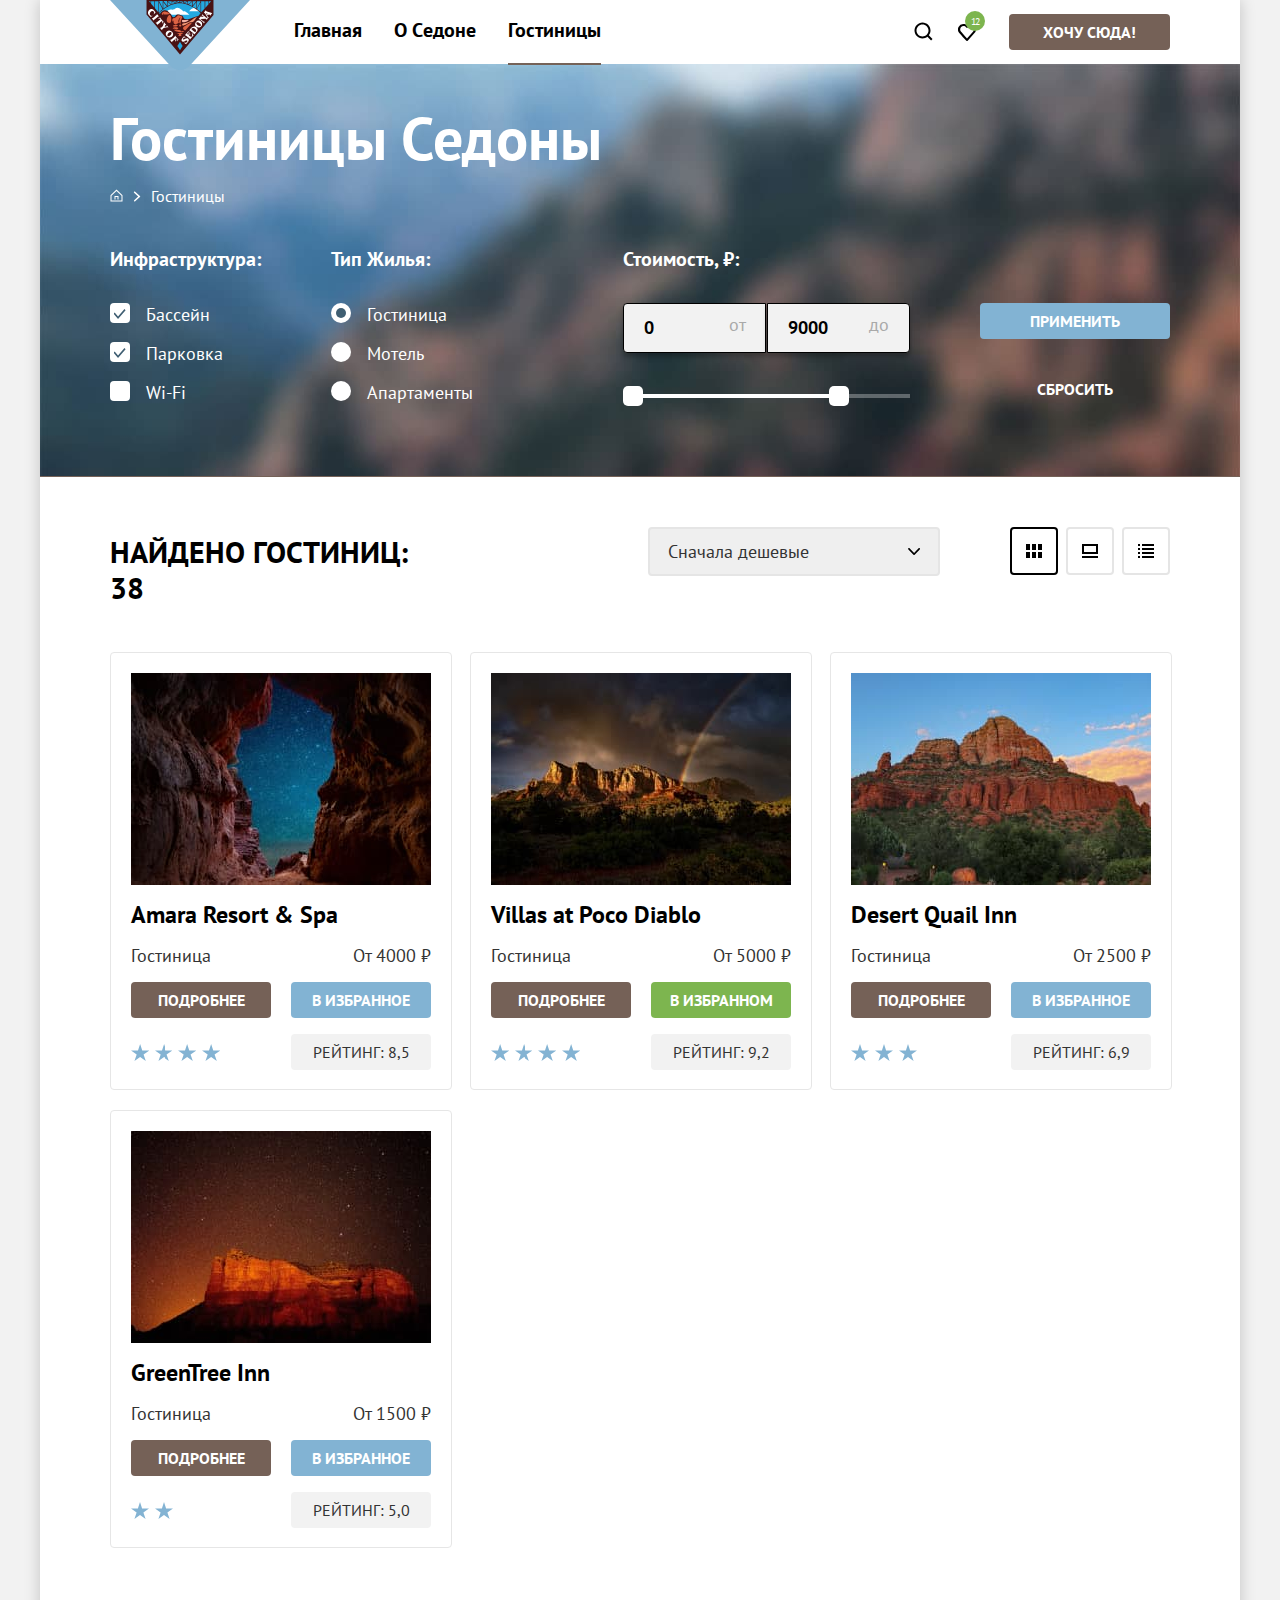
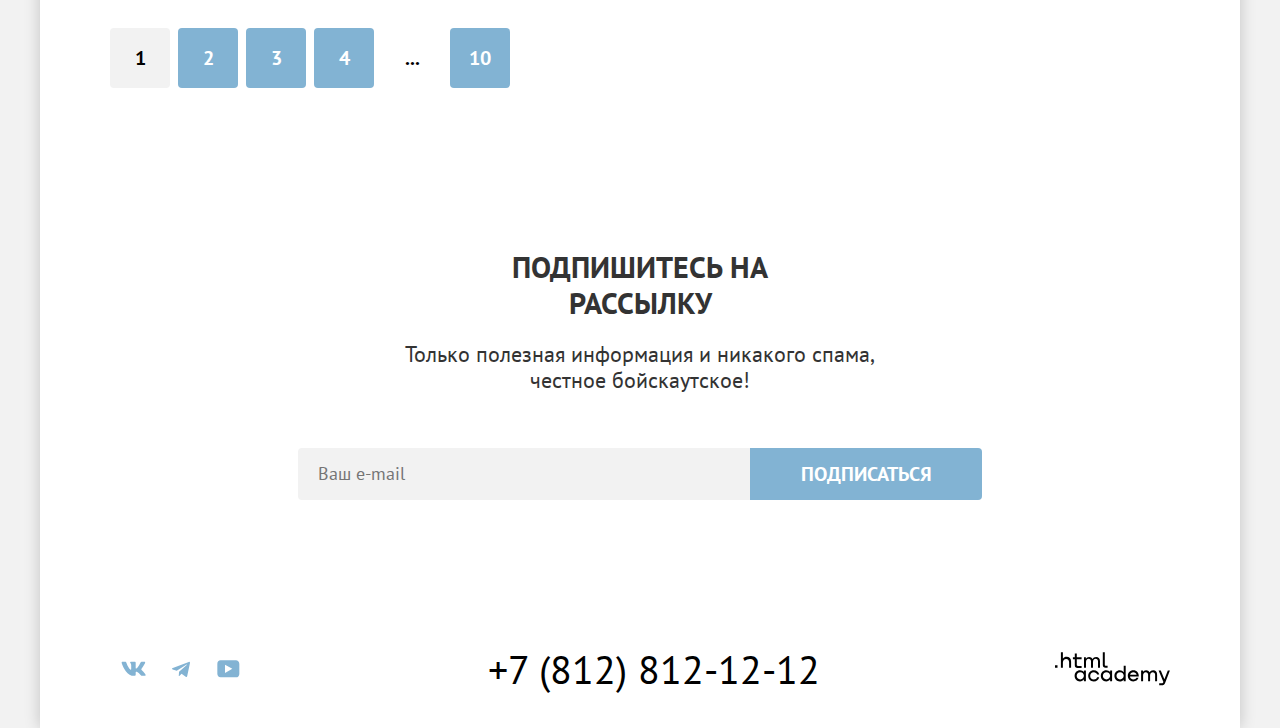
==== commit 12f0778b: "довабляет правки проекта по критериям" ====
--- a/catalog.html
+++ b/catalog.html
@@ -18,21 +18,22 @@
         <nav class="navigation">
           <ul class="navigation-list">
             <li class="navigation-item">
-              <a class="navigation-link navigation-link-current" href="index.html">Главная</a>
+              <a class="navigation-link" href="index.html">Главная</a>
             </li>
             <li class="navigation-item">
               <a class="navigation-link" href="about-sedona.html">О Cедоне</a>
             </li>
             <li class="navigation-item">
-              <a class="navigation-link" href="catalog.html">Гостиницы</a>
+              <a class="navigation-link navigation-link-current" href="catalog.html">Гостиницы</a>
             </li>
           </ul>
           <ul class="navigation-list navigation-user">
             <li class="navigation-item">
               <a class="navigation-user-icon search-icon" href="#">
-                <svg width="20" height="20" viewBox="0 0 20 20" xmlns="http://www.w3.org/2000/svg">
+                <svg width="20" height="20" viewBox="0 0 20 20" xmlns="http://www.w3.org/2000/svg" role="img"
+                  aria-label="Лупа">
                   <path
-                    d="m19.5 18.008-3.7-3.68c1-1.292 1.7-2.983 1.7-4.872 0-4.376-3.6-7.956-8-7.956s-8 3.68-8 8.055c0 4.376 3.6 7.956 8 7.956 1.8 0 3.5-.597 4.9-1.69l3.7 3.679 1.4-1.492Zm-10-2.486c-3.3 0-6-2.685-6-5.967 0-3.282 2.7-5.967 6-5.967s6 2.685 6 5.967c0 3.282-2.7 5.967-6 5.967Z"/>
+                    d="m19.5 18.008-3.7-3.68c1-1.292 1.7-2.983 1.7-4.872 0-4.376-3.6-7.956-8-7.956s-8 3.68-8 8.055c0 4.376 3.6 7.956 8 7.956 1.8 0 3.5-.597 4.9-1.69l3.7 3.679 1.4-1.492Zm-10-2.486c-3.3 0-6-2.685-6-5.967 0-3.282 2.7-5.967 6-5.967s6 2.685 6 5.967c0 3.282-2.7 5.967-6 5.967Z" />
                 </svg>
                 <span class="visually-hidden">
                   Поиск.
@@ -41,9 +42,9 @@
             </li>
             <li class="navigation-item">
               <a class="navigation-user-icon" href="#">
-                <svg width="18" height="17" xmlns="http://www.w3.org/2000/svg">
+                <svg width="18" height="17" xmlns="http://www.w3.org/2000/svg" role="img" aria-label="Сердечко">
                   <path
-                    d="M8.9 17a.9.9 0 0 1-.8-.4c-5.4-6.1-6.7-7.5-7-7.9A5.4 5.4 0 0 1 5.5 0C6.8 0 8 .5 9 1.3a5.46 5.46 0 0 1 9 4.1c0 1.3-.5 2.5-1.3 3.4l-7 7.9c-.2.2-.4.3-.8.3Zm-6-9.5c.3.4 3.5 4 6.1 6.9l6.2-7c.5-.5.7-1.2.7-2 0-1.8-1.5-3.3-3.3-3.3-1 0-2 .5-2.7 1.3-.3.3-.6.4-.9.4-.3 0-.6-.2-.8-.4-.7-.8-1.7-1.3-2.7-1.3-1.8 0-3.3 1.5-3.3 3.3-.1.9.3 1.6.7 2.1-.1 0-.1 0 0 0Z"/>
+                    d="M8.9 17a.9.9 0 0 1-.8-.4c-5.4-6.1-6.7-7.5-7-7.9A5.4 5.4 0 0 1 5.5 0C6.8 0 8 .5 9 1.3a5.46 5.46 0 0 1 9 4.1c0 1.3-.5 2.5-1.3 3.4l-7 7.9c-.2.2-.4.3-.8.3Zm-6-9.5c.3.4 3.5 4 6.1 6.9l6.2-7c.5-.5.7-1.2.7-2 0-1.8-1.5-3.3-3.3-3.3-1 0-2 .5-2.7 1.3-.3.3-.6.4-.9.4-.3 0-.6-.2-.8-.4-.7-.8-1.7-1.3-2.7-1.3-1.8 0-3.3 1.5-3.3 3.3-.1.9.3 1.6.7 2.1-.1 0-.1 0 0 0Z" />
                 </svg>
                 <span class="count-badge">12</span>
                 <span class="visually-hidden">
@@ -67,7 +68,7 @@
             <ul class="breadcrumbs">
               <li class="breadcrumbs-item">
                 <svg class="breadcrambs-house" aria-hidden="true" focusable="false" width="13" height="13"
-                  viewBox="0 0 13 13" fill="none" xmlns="http://www.w3.org/2000/svg">
+                  viewBox="0 0 13 13" fill="none" xmlns="http://www.w3.org/2000/svg" role="img" aria-label="Домик">
                   <path d="m6.5.5-6 5.8v6.2h12V6.3L6.5.5Zm5 11h-10V6.7l5-4.8 5 4.8v4.8Z" fill="#fff" />
                   <path d="M4.5 10.5h1V8h2v2.5h1V7h-4v3.5Z" fill="#fff" />
                 </svg>
@@ -116,22 +117,21 @@
                 <ul class="catalog-filter-list">
                   <li class="catalog-filter-item">
                     <label class="control">
-                      <input class="visually-hidden control-input" type="radio" name="product-group" value="hotel"
-                        checked>
+                      <input class="visually-hidden control-input" type="radio" name="hotel" value="hotel" checked>
                       <span class="control-mark"></span>
                       <span class="control-label">Гостиница</span>
                     </label>
                   </li>
                   <li class="catalog-filter-item">
                     <label class="control">
-                      <input class="visually-hidden control-input" type="radio" name="product-group" value="motel">
+                      <input class="visually-hidden control-input" type="radio" name="motel" value="motel">
                       <span class="control-mark"></span>
                       <span class="control-label">Мотель</span>
                     </label>
                   </li>
                   <li class="catalog-filter-item">
                     <label class="control">
-                      <input class="visually-hidden control-input" type="radio" name="product-group" value="apaptments">
+                      <input class="visually-hidden control-input" type="radio" name="apartments" value="apaptments">
                       <span class="control-mark"></span>
                       <span class="control-label">Апартаменты</span>
                     </label>
@@ -152,8 +152,10 @@
                   </div>
                   <div class="range-scale">
                     <div class="range-bar" style="left: 0; width: 226px">
-                      <button type="button" class="range-toggle toggle-min"></button>
-                      <button type="button" class="range-toggle toggle-max"></button>
+                      <button type="button" class="range-toggle toggle-min"><span class="visually-hidden">Установить
+                          минимальную цену жилья.</span></button>
+                      <button type="button" class="range-toggle toggle-max"><span class="visually-hidden">Установить
+                          максимальную цену жилья.</span></button>
                     </div>
                   </div>
                 </div>
@@ -168,9 +170,8 @@
           </section>
         </section>
 
-
-
         <section class="filter-results">
+          <h2 class="visually-hidden" hidden>Результаты поиска жилья.</h2>
           <div class="filter-results-container">
             <div class="sorting-container">
               <p class="total-hotels-number">Найдено гостиниц: <span class="hotels-amount">38</span></p>
@@ -183,7 +184,8 @@
                 <div class="sorting-button-container">
                   <a href="#" class="button-sort current">
                     <svg class="button-svg" aria-hidden="true" focusable="false" width="16" height="14"
-                      viewBox="0 0 16 14" fill="none" xmlns="http://www.w3.org/2000/svg">
+                      viewBox="0 0 16 14" fill="none" xmlns="http://www.w3.org/2000/svg" role="img"
+                      aria-label="Шесть маленьких прямоугольников">
                       <path d="M4 0H0v6h4V0ZM16 0h-4v6h4V0ZM10 0H6v6h4V0ZM4 8H0v6h4V8ZM16 8h-4v6h4V8ZM10 8H6v6h4V8Z"
                         fill="#000" />
                     </svg>
@@ -192,7 +194,8 @@
 
                   <a href="#" class="button-sort">
                     <svg class="button-svg" aria-hidden="true" focusable="false" width="16" height="14"
-                      viewBox="0 0 16 14" fill="none" xmlns="http://www.w3.org/2000/svg">
+                      viewBox="0 0 16 14" fill="none" xmlns="http://www.w3.org/2000/svg" role="img"
+                      aria-label="Большой прямоугольник и полоска снизу">
                       <path d="M16 12H0v2h16v-2ZM14 2v6H2V2h12Zm2-2H0v10h16V0Z" fill="#000" />
                     </svg>
                     <span class="visually-hidden">Отображение "большая карточка и маленькие в ряд".</span>
@@ -200,7 +203,8 @@
 
                   <a href="#" class="button-sort">
                     <svg class="button-svg" aria-hidden="true" focusable="false" width="16" height="14"
-                      viewBox="0 0 16 14" fill="none" xmlns="http://www.w3.org/2000/svg">
+                      viewBox="0 0 16 14" fill="none" xmlns="http://www.w3.org/2000/svg" role="img"
+                      aria-label="Четыре полоски, нарисованные друг под другом">
                       <path
                         d="M2 0H0v2h2V0ZM16 0H4v2h12V0ZM2 4H0v2h2V4ZM16 4H4v2h12V4ZM2 8H0v2h2V8ZM16 8H4v2h12V8ZM2 12H0v2h2v-2ZM16 12H4v2h12v-2Z"
                         fill="#000" />
@@ -213,8 +217,7 @@
             <ul class="product-list">
               <li class="product-card">
                 <a class="product-card-link" href="product.html">
-                  <img class="product-card-image" src="images/content/hotel-1.jpg" alt="Отель Amara Resort & Spa."
-                    width="300" height="212">
+                  <img class="product-card-image" src="images/content/hotel-1.jpg" alt="" width="300" height="212">
                   <h3 class="product-card-title">Amara Resort & Spa</h3>
                 </a>
                 <div class="product-main-info">
@@ -223,7 +226,7 @@
                 </div>
                 <div class="product-buttons">
                   <a class="product-card-button button button-brown" href="#">Подробнее</a>
-                  <button class="product-card-favorites button button-blue">В избранное</button>
+                  <button class="product-card-favorites button button-blue" type="button">В избранное</button>
                 </div>
                 <div class="product-rating-info">
                   <div class="hotel-stars hotel-stars-4">
@@ -236,8 +239,7 @@
               </li>
               <li class="product-card">
                 <a class="product-card-link" href="product.html">
-                  <img class="product-card-image" src="images/content/hotel-2.jpg" alt="Отель Villas at Poco Diablo."
-                    width="300" height="212">
+                  <img class="product-card-image" src="images/content/hotel-2.jpg" alt="" width="300" height="212">
                   <h3 class="product-card-title">Villas at Poco Diablo</h3>
                 </a>
                 <div class="product-main-info">
@@ -246,7 +248,7 @@
                 </div>
                 <div class="product-buttons">
                   <a class="product-card-button button button-brown" href="#">Подробнее</a>
-                  <button class="product-card-favorites button green-button">В избранном</button>
+                  <button class="product-card-favorites button green-button" type="button">В избранном</button>
                 </div>
                 <div class="product-rating-info">
                   <div class="hotel-stars hotel-stars-4">
@@ -259,8 +261,7 @@
               </li>
               <li class="product-card">
                 <a class="product-card-link" href="product.html">
-                  <img class="product-card-image" src="images/content/hotel-3.jpg" alt="Отель Desert Quail Inn."
-                    width="300" height="212">
+                  <img class="product-card-image" src="images/content/hotel-3.jpg" alt="" width="300" height="212">
                   <h3 class="product-card-title">Desert Quail Inn</h3>
                 </a>
                 <div class="product-main-info">
@@ -269,7 +270,7 @@
                 </div>
                 <div class="product-buttons">
                   <a class="product-card-button button button-brown" href="#">Подробнее</a>
-                  <button class="product-card-favorites button button-blue">В избранное</button>
+                  <button class="product-card-favorites button button-blue" type="button">В избранное</button>
                 </div>
                 <div class="product-rating-info">
                   <div class="hotel-stars hotel-stars-3">
@@ -282,8 +283,7 @@
               </li>
               <li class="product-card">
                 <a class="product-card-link" href="product.html">
-                  <img class="product-card-image" src="images/content/hotel-4.jpg" alt="Отель GreenTree Inn."
-                    width="300" height="212">
+                  <img class="product-card-image" src="images/content/hotel-4.jpg" alt="" width="300" height="212">
                   <h3 class="product-card-title">GreenTree Inn</h3>
                 </a>
                 <div class="product-main-info">
@@ -292,7 +292,7 @@
                 </div>
                 <div class="product-buttons">
                   <a class="product-card-button button button-brown" href="#">Подробнее</a>
-                  <button class="product-card-favorites button button-blue">В избранное</button>
+                  <button class="product-card-favorites button button-blue" type="button">В избранное</button>
                 </div>
                 <div class="product-rating-info">
                   <div class="hotel-stars hotel-stars-2">
@@ -349,7 +349,7 @@
               <li class="footer-social-item">
                 <a class="footer-social-link" href="https://vk.com/htmlacademy">
                   <svg class="footer-icon" aria-hidden="true" focusable="false" width="25" height="15"
-                    viewBox="0 0 25 15" xmlns="http://www.w3.org/2000/svg">
+                    viewBox="0 0 25 15" xmlns="http://www.w3.org/2000/svg" role="img" aria-label="Логотип «Вконтакте»">
                     <path fill-rule="evenodd" clip-rule="evenodd"
                       d="M24.116 1.804c.166-.546 0-.948-.795-.948h-2.625c-.668 0-.976.347-1.143.73 0 0-1.335 3.196-3.226 5.272-.612.602-.89.793-1.224.793-.167 0-.418-.19-.418-.738V1.804c0-.656-.184-.948-.74-.948H9.817c-.417 0-.668.304-.668.593 0 .621.946.765 1.043 2.513V7.76c0 .833-.153.984-.487.984-.89 0-3.055-3.21-4.34-6.885-.249-.715-.5-1.003-1.172-1.003H1.566c-.75 0-.9.347-.9.73 0 .682.89 4.07 4.145 8.551 2.17 3.06 5.225 4.72 8.008 4.72 1.67 0 1.875-.369 1.875-1.004V11.54c0-.737.158-.884.687-.884.39 0 1.057.192 2.615 1.667 1.78 1.75 2.073 2.533 3.075 2.533h2.625c.75 0 1.126-.368.91-1.096-.238-.724-1.088-1.775-2.215-3.022-.612-.71-1.53-1.475-1.809-1.858-.389-.49-.278-.71 0-1.147 0 0 3.2-4.426 3.533-5.929h.001Z" />
                   </svg>
@@ -359,7 +359,7 @@
               <li class="footer-social-item">
                 <a class="footer-social-link" href="https://t.me/htmlacademy">
                   <svg class="footer-icon" aria-hidden="true" focusable="false" width="18" height="16"
-                    viewBox="0 0 18 16" xmlns="http://www.w3.org/2000/svg">
+                    viewBox="0 0 18 16" xmlns="http://www.w3.org/2000/svg" role="img" aria-label="Логотип «Телеграм»">
                     <path
                       d="M16.785.956.84 7.104C-.248 7.541-.24 8.148.64 8.42l4.094 1.277 9.472-5.976c.448-.272.857-.126.52.173l-7.673 6.925H7.05l.002.001-.283 4.22c.414 0 .597-.19.829-.414l1.988-1.934 4.136 3.055c.762.42 1.31.205 1.5-.706l2.715-12.795c.278-1.114-.425-1.618-1.153-1.29Z" />
                   </svg>
@@ -369,7 +369,7 @@
               <li class="footer-social-item">
                 <a class="footer-social-link" href="https://www.youtube.com/user/htmlacademyru">
                   <svg class="footer-icon" aria-hidden="true" focusable="false" width="23" height="18"
-                    viewBox="0 0 23 18" xmlns="http://www.w3.org/2000/svg">
+                    viewBox="0 0 23 18" xmlns="http://www.w3.org/2000/svg" role="img" aria-label="Логотип «YouTube»">
                     <path
                       d="M18.94.356H3.507C1.647.356.333 1.95.333 3.756V13.85c0 1.913 1.314 3.506 3.174 3.506H19.16c1.642 0 3.174-1.593 3.174-3.4v-10.2c-.219-1.806-1.532-3.4-3.393-3.4ZM7.995 12.894V4.819l7.333 4.037-7.333 4.038Z" />
                   </svg>
@@ -384,7 +384,7 @@
           <div class="link">
             <a class="link-academy" href="https://htmlacademy.ru/">
               <svg class="footer-item" aria-hidden="true" focusable="false" width="115" height="34" viewBox="0 0 115 34"
-                xmlns="http://www.w3.org/2000/svg">
+                xmlns="http://www.w3.org/2000/svg" role="img" aria-label="Логотип «html academy»">
                 <path
                   d="M0 13.256v2.6h2.5v-2.6H0ZM11.6 4.856c-1.6 0-2.8.7-3.6 1.7h-.1v-6.2h-2v15.5h2v-5.3c0-2.1 1.3-3.6 3.3-3.6 1.8 0 2.9 1.4 2.9 3.2v5.7h2v-6.1c.1-3-1.8-4.9-4.5-4.9ZM26.6 5.156h-4.8v-3.7h-2v3.8h-1.9v2h1.9v6c0 1.7 1 2.7 2.7 2.7h4.1v-2h-3.7c-.7 0-1.1-.4-1.1-1.1v-5.7h4.8v-2ZM41.1 4.956c-1.6 0-2.9.8-3.5 2.1h-.1c-.6-1.2-1.8-2.1-3.4-2.1-1.4 0-2.5.8-3.1 1.8h-.1v-1.6H29v10.6h2v-5.4c0-2 1-3.5 2.6-3.5 1.5 0 2.4 1 2.4 2.6v6.3h2v-5.6c0-2.4 1.4-3.3 2.6-3.3 1.5 0 2.4 1 2.4 2.6v6.3h2v-6.5c.1-2.5-1.4-4.3-3.9-4.3ZM47.8 13.056c0 1.7 1 2.7 2.8 2.7h2v-2h-1.7c-.7 0-1.1-.4-1.1-1.1V.356h-2v12.7ZM28.9 20.056c-.9-1.1-2.2-1.8-3.9-1.8-3.1 0-5.4 2.3-5.4 5.6s2.3 5.6 5.4 5.6c1.8 0 3-.8 3.8-1.9h.1v1.6h2v-10.6h-2v1.5Zm-3.6 7.4c-2.2 0-3.6-1.6-3.6-3.6s1.4-3.6 3.6-3.6 3.6 1.6 3.6 3.6c0 1.9-1.4 3.6-3.6 3.6ZM44.2 22.356c-.5-2.4-2.6-4.1-5.4-4.1-3.4 0-5.6 2.5-5.6 5.6 0 3.1 2.2 5.6 5.6 5.6 2.8 0 4.9-1.8 5.4-4.2h-2.1c-.4 1.3-1.7 2.3-3.3 2.3-2.2 0-3.6-1.6-3.6-3.6s1.4-3.6 3.6-3.6c1.6 0 2.8 1 3.3 2.2h2.1v-.2ZM55.1 20.056c-.9-1.1-2.2-1.8-3.9-1.8-3.1 0-5.4 2.3-5.4 5.6s2.3 5.6 5.4 5.6c1.8 0 3-.8 3.8-1.9h.1v1.6h2v-10.6h-2v1.5Zm-3.6 7.4c-2.2 0-3.6-1.6-3.6-3.6s1.4-3.6 3.6-3.6 3.6 1.6 3.6 3.6c0 1.9-1.5 3.6-3.6 3.6ZM68.7 20.156c-.9-1.1-2.2-1.9-3.9-1.9-3.1 0-5.4 2.3-5.4 5.6s2.2 5.6 5.4 5.6c1.7 0 3-.8 3.8-1.8h.1v1.5h2v-15.4h-2v6.4Zm-3.6 7.3c-2.2 0-3.6-1.6-3.6-3.6s1.4-3.6 3.6-3.6 3.6 1.6 3.6 3.6c-.1 2-1.5 3.6-3.6 3.6ZM78.3 18.256c-3.3 0-5.5 2.5-5.5 5.6 0 3 2.1 5.6 5.5 5.6 2.5 0 4.5-1.3 5.2-3.6h-2.1c-.5 1-1.6 1.6-3 1.6-1.9 0-3.3-1.3-3.4-2.9h8.8c.2-3.6-2-6.3-5.5-6.3Zm0 1.9c1.7 0 3 1 3.3 2.6h-6.5c.3-1.5 1.5-2.6 3.2-2.6ZM98.2 18.256c-1.6 0-2.9.8-3.6 2h-.1c-.6-1.2-1.8-2-3.4-2-1.4 0-2.5.7-3.1 1.8v-1.5h-1.9v10.6h2v-5.4c0-2 1-3.4 2.6-3.5 1.5 0 2.4 1 2.4 2.6v6.3h2v-5.6c0-2.4 1.4-3.3 2.6-3.3 1.5 0 2.4 1 2.4 2.6v6.3h2v-6.5c.1-2.6-1.4-4.4-3.9-4.4ZM109.4 27.356l-3.6-8.9h-2.2l4.8 11.6c-.3.9-.7 1.2-1.7 1.2h-2.5v2h2.5c1.8 0 2.8-.8 3.5-2.6l4.7-12.2h-2.1l-3.4 8.9Z" />
               </svg>
--- a/styles/styles.css
+++ b/styles/styles.css
@@ -23,7 +23,6 @@
   margin: 0;
   font-family: "PT Sans", sans-serif;
   display: flex;
-  overflow-x: hidden;
   flex-direction: column;
   min-height: 100%;
   font-size: 18px;
@@ -68,6 +67,7 @@
   width: 1200px;
   margin: 0 auto;
   background-color: #FFFFFF;
+  box-shadow: 0 0 15px rgba(0, 0, 0, 0.2);
 }
 
 .page-header {
@@ -445,13 +445,13 @@
   box-sizing: border-box;
   text-align: center;
   background-image: url(../images/content/background_subscription_index.jpg);
-  background-size: 1200px auto;
+  background-size: cover;
   margin: 0 auto;
   color: #FFFFFF;
   background-color: #a7d4f0;
   background-repeat: no-repeat;
   width: 1200px;
-  padding: 96px 258px 104px;
+  padding: 93px 258px 104px;
 }
 
 .subscription-form {
@@ -475,7 +475,7 @@
   line-height: 26px;
   width: 475px;
   margin: 0 auto;
-  margin-bottom: 54px;
+  margin-bottom: 55px;
 }
 
 .area {
@@ -1281,7 +1281,7 @@
   align-self: flex-start;
   width: 292px;
   margin-right: 70px;
-  padding: 12px 99px 12px 20px;
+  padding: 12px 99px 12px 18px;
   font-family: "PT Sans", sans-serif;
   font-size: 18px;
   line-height: 21px;
@@ -1290,7 +1290,7 @@
           appearance: none;
   background-image: url("../images/icons/arrow.svg");
   background-repeat: no-repeat;
-  background-position: center right 20px;
+  background-position: center right 18px;
   border: 2px solid #E5E5E5;
   border-radius: 4px;
   white-space: normal;
@@ -1386,7 +1386,8 @@
   display: block;
   width: 300px;
   border: 1px solid #E6E6E6;
-  padding: 20px;
+  border-radius: 4px;
+  padding: 20px 20px 14px 20px;
 }
 
 .product-card-image {
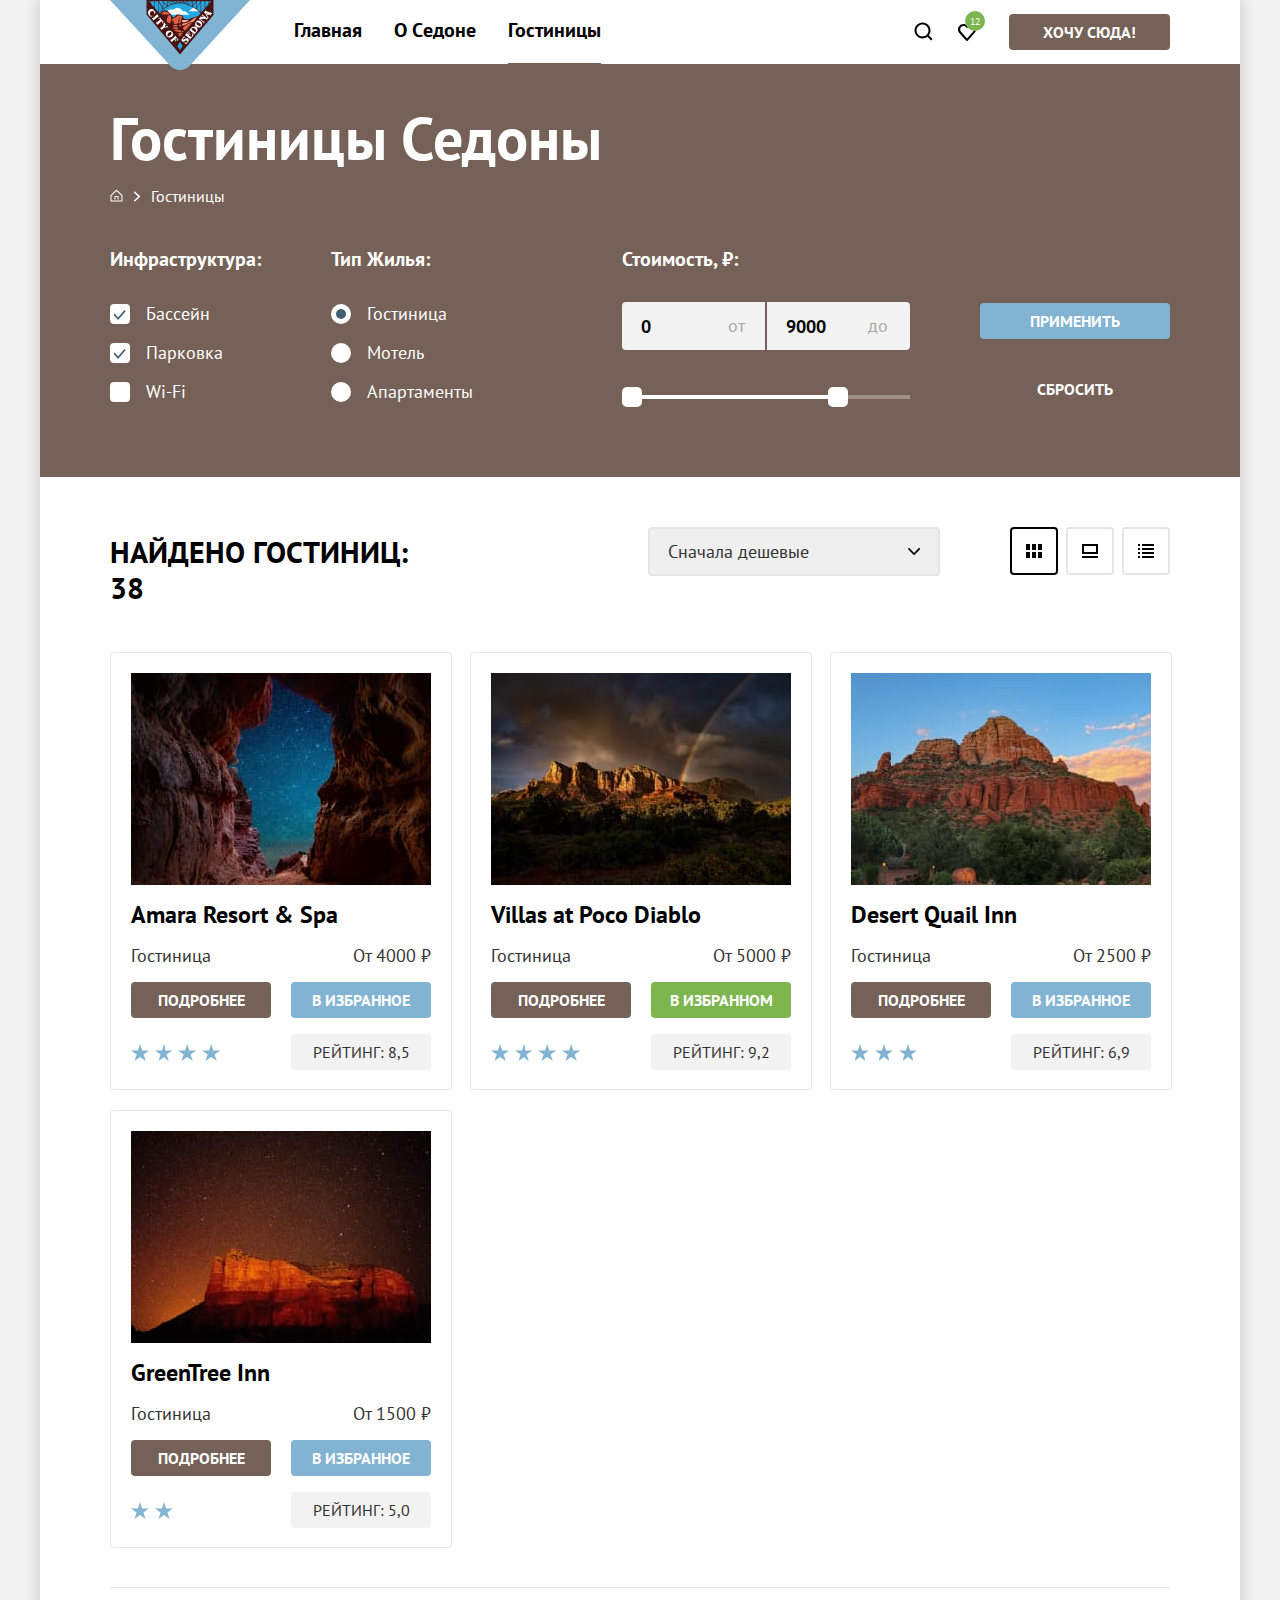
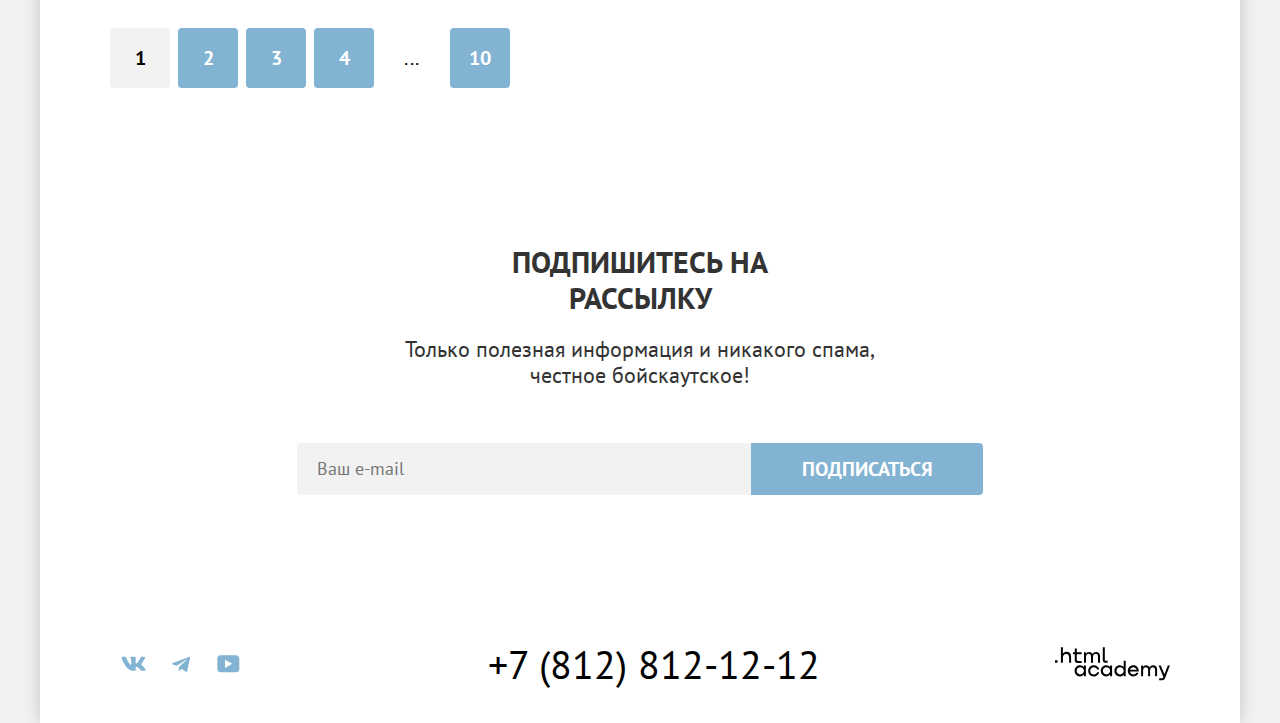
==== commit dc8cd385: "Merge pull request #8 from Velkatya/master" ====
--- a/catalog.html
+++ b/catalog.html
@@ -18,20 +18,20 @@
         <nav class="navigation">
           <ul class="navigation-list">
             <li class="navigation-item">
-              <a class="navigation-link" href="index.html">Главная</a>
-            </li>
-            <li class="navigation-item">
-              <a class="navigation-link" href="about-sedona.html">О Cедоне</a>
-            </li>
-            <li class="navigation-item">
-              <a class="navigation-link navigation-link-current" href="catalog.html">Гостиницы</a>
+              <a class="navigation-link condition" href="index.html">Главная</a>
+            </li>
+            <li class="navigation-item">
+              <a class="navigation-link condition" href="about-sedona.html">О Cедоне</a>
+            </li>
+            <li class="navigation-item">
+              <a class="navigation-link navigation-link-current condition" href="catalog.html">Гостиницы</a>
             </li>
           </ul>
           <ul class="navigation-list navigation-user">
             <li class="navigation-item">
               <a class="navigation-user-icon search-icon" href="#">
                 <svg width="20" height="20" viewBox="0 0 20 20" xmlns="http://www.w3.org/2000/svg" role="img"
-                  aria-label="Лупа">
+                  aria-label="Лупа.">
                   <path
                     d="m19.5 18.008-3.7-3.68c1-1.292 1.7-2.983 1.7-4.872 0-4.376-3.6-7.956-8-7.956s-8 3.68-8 8.055c0 4.376 3.6 7.956 8 7.956 1.8 0 3.5-.597 4.9-1.69l3.7 3.679 1.4-1.492Zm-10-2.486c-3.3 0-6-2.685-6-5.967 0-3.282 2.7-5.967 6-5.967s6 2.685 6 5.967c0 3.282-2.7 5.967-6 5.967Z" />
                 </svg>
@@ -42,7 +42,7 @@
             </li>
             <li class="navigation-item">
               <a class="navigation-user-icon" href="#">
-                <svg width="18" height="17" xmlns="http://www.w3.org/2000/svg" role="img" aria-label="Сердечко">
+                <svg width="18" height="17" xmlns="http://www.w3.org/2000/svg" role="img" aria-label="Сердечко.">
                   <path
                     d="M8.9 17a.9.9 0 0 1-.8-.4c-5.4-6.1-6.7-7.5-7-7.9A5.4 5.4 0 0 1 5.5 0C6.8 0 8 .5 9 1.3a5.46 5.46 0 0 1 9 4.1c0 1.3-.5 2.5-1.3 3.4l-7 7.9c-.2.2-.4.3-.8.3Zm-6-9.5c.3.4 3.5 4 6.1 6.9l6.2-7c.5-.5.7-1.2.7-2 0-1.8-1.5-3.3-3.3-3.3-1 0-2 .5-2.7 1.3-.3.3-.6.4-.9.4-.3 0-.6-.2-.8-.4-.7-.8-1.7-1.3-2.7-1.3-1.8 0-3.3 1.5-3.3 3.3-.1.9.3 1.6.7 2.1-.1 0-.1 0 0 0Z" />
                 </svg>
@@ -68,14 +68,14 @@
             <ul class="breadcrumbs">
               <li class="breadcrumbs-item">
                 <svg class="breadcrambs-house" aria-hidden="true" focusable="false" width="13" height="13"
-                  viewBox="0 0 13 13" fill="none" xmlns="http://www.w3.org/2000/svg" role="img" aria-label="Домик">
+                  viewBox="0 0 13 13" fill="none" xmlns="http://www.w3.org/2000/svg" role="img" aria-label="Домик.">
                   <path d="m6.5.5-6 5.8v6.2h12V6.3L6.5.5Zm5 11h-10V6.7l5-4.8 5 4.8v4.8Z" fill="#fff" />
                   <path d="M4.5 10.5h1V8h2v2.5h1V7h-4v3.5Z" fill="#fff" />
                 </svg>
                 <a class="visually-hidden" href="index.html">Главная.</a>
               </li>
               <li class="breadcrumbs-item">
-                <a class="breadcrumbs-link">Гостиницы</a>
+                <a class="breadcrumbs-link" href="#">Гостиницы</a>
               </li>
             </ul>
           </header>
@@ -117,21 +117,21 @@
                 <ul class="catalog-filter-list">
                   <li class="catalog-filter-item">
                     <label class="control">
-                      <input class="visually-hidden control-input" type="radio" name="hotel" value="hotel" checked>
+                      <input class="visually-hidden control-input" type="radio" name="type-of-housing" value="hotel" checked>
                       <span class="control-mark"></span>
                       <span class="control-label">Гостиница</span>
                     </label>
                   </li>
                   <li class="catalog-filter-item">
                     <label class="control">
-                      <input class="visually-hidden control-input" type="radio" name="motel" value="motel">
+                      <input class="visually-hidden control-input" type="radio" name="type-of-housing" value="motel">
                       <span class="control-mark"></span>
                       <span class="control-label">Мотель</span>
                     </label>
                   </li>
                   <li class="catalog-filter-item">
                     <label class="control">
-                      <input class="visually-hidden control-input" type="radio" name="apartments" value="apaptments">
+                      <input class="visually-hidden control-input" type="radio" name="type-of-housing" value="apartments">
                       <span class="control-mark"></span>
                       <span class="control-label">Апартаменты</span>
                     </label>
@@ -164,7 +164,7 @@
 
               <div class="filter-buttons">
                 <button class="button-acsept button button-blue" type="submit">Применить</button>
-                <button class="button-reset button" type="reset">Сбросить</button>
+                <button class="button-reset" type="reset">Сбросить</button>
               </div>
             </form>
           </section>
@@ -185,7 +185,7 @@
                   <a href="#" class="button-sort current">
                     <svg class="button-svg" aria-hidden="true" focusable="false" width="16" height="14"
                       viewBox="0 0 16 14" fill="none" xmlns="http://www.w3.org/2000/svg" role="img"
-                      aria-label="Шесть маленьких прямоугольников">
+                      aria-label="Шесть маленьких прямоугольников.">
                       <path d="M4 0H0v6h4V0ZM16 0h-4v6h4V0ZM10 0H6v6h4V0ZM4 8H0v6h4V8ZM16 8h-4v6h4V8ZM10 8H6v6h4V8Z"
                         fill="#000" />
                     </svg>
@@ -195,7 +195,7 @@
                   <a href="#" class="button-sort">
                     <svg class="button-svg" aria-hidden="true" focusable="false" width="16" height="14"
                       viewBox="0 0 16 14" fill="none" xmlns="http://www.w3.org/2000/svg" role="img"
-                      aria-label="Большой прямоугольник и полоска снизу">
+                      aria-label="Большой прямоугольник и полоска снизу.">
                       <path d="M16 12H0v2h16v-2ZM14 2v6H2V2h12Zm2-2H0v10h16V0Z" fill="#000" />
                     </svg>
                     <span class="visually-hidden">Отображение "большая карточка и маленькие в ряд".</span>
@@ -204,7 +204,7 @@
                   <a href="#" class="button-sort">
                     <svg class="button-svg" aria-hidden="true" focusable="false" width="16" height="14"
                       viewBox="0 0 16 14" fill="none" xmlns="http://www.w3.org/2000/svg" role="img"
-                      aria-label="Четыре полоски, нарисованные друг под другом">
+                      aria-label="Четыре полоски, нарисованные друг под другом.">
                       <path
                         d="M2 0H0v2h2V0ZM16 0H4v2h12V0ZM2 4H0v2h2V4ZM16 4H4v2h12V4ZM2 8H0v2h2V8ZM16 8H4v2h12V8ZM2 12H0v2h2v-2ZM16 12H4v2h12v-2Z"
                         fill="#000" />
@@ -304,10 +304,11 @@
                 </div>
               </li>
             </ul>
+            <div class="line"></div>
 
             <ul class="pagination">
               <li class="pagination-item">
-                <a class="pagination-link pagination-current">1</a>
+                <a class="pagination-link pagination-current" href="#">1</a>
               </li>
               <li class="pagination-item">
                 <a class="pagination-link" href="#">2</a>
@@ -327,6 +328,7 @@
             </ul>
           </div>
         </section>
+
         <aside class="subscription-part subscription-for-catalog">
           <div class="subscription">
             <h2 class="subscription-title">Подпишитесь на рассылку</h2>
@@ -334,7 +336,7 @@
             <form class="subscription-form" action="https://echo.htmlacademy.ru/" method="post">
               <label for="subscription-email" class="visually-hidden">E-mail.</label>
               <input class="area" placeholder="Ваш e-mail" type="email" id="subscription-email"
-                name="subscription-email">
+                name="subscription-email" required>
               <button class="subscription-button button button-blue" type="submit">Подписаться</button>
             </form>
           </div>
@@ -349,7 +351,7 @@
               <li class="footer-social-item">
                 <a class="footer-social-link" href="https://vk.com/htmlacademy">
                   <svg class="footer-icon" aria-hidden="true" focusable="false" width="25" height="15"
-                    viewBox="0 0 25 15" xmlns="http://www.w3.org/2000/svg" role="img" aria-label="Логотип «Вконтакте»">
+                    viewBox="0 0 25 15" xmlns="http://www.w3.org/2000/svg" role="img" aria-label="Логотип «Вконтакте».">
                     <path fill-rule="evenodd" clip-rule="evenodd"
                       d="M24.116 1.804c.166-.546 0-.948-.795-.948h-2.625c-.668 0-.976.347-1.143.73 0 0-1.335 3.196-3.226 5.272-.612.602-.89.793-1.224.793-.167 0-.418-.19-.418-.738V1.804c0-.656-.184-.948-.74-.948H9.817c-.417 0-.668.304-.668.593 0 .621.946.765 1.043 2.513V7.76c0 .833-.153.984-.487.984-.89 0-3.055-3.21-4.34-6.885-.249-.715-.5-1.003-1.172-1.003H1.566c-.75 0-.9.347-.9.73 0 .682.89 4.07 4.145 8.551 2.17 3.06 5.225 4.72 8.008 4.72 1.67 0 1.875-.369 1.875-1.004V11.54c0-.737.158-.884.687-.884.39 0 1.057.192 2.615 1.667 1.78 1.75 2.073 2.533 3.075 2.533h2.625c.75 0 1.126-.368.91-1.096-.238-.724-1.088-1.775-2.215-3.022-.612-.71-1.53-1.475-1.809-1.858-.389-.49-.278-.71 0-1.147 0 0 3.2-4.426 3.533-5.929h.001Z" />
                   </svg>
@@ -359,7 +361,7 @@
               <li class="footer-social-item">
                 <a class="footer-social-link" href="https://t.me/htmlacademy">
                   <svg class="footer-icon" aria-hidden="true" focusable="false" width="18" height="16"
-                    viewBox="0 0 18 16" xmlns="http://www.w3.org/2000/svg" role="img" aria-label="Логотип «Телеграм»">
+                    viewBox="0 0 18 16" xmlns="http://www.w3.org/2000/svg" role="img" aria-label="Логотип «Телеграм».">
                     <path
                       d="M16.785.956.84 7.104C-.248 7.541-.24 8.148.64 8.42l4.094 1.277 9.472-5.976c.448-.272.857-.126.52.173l-7.673 6.925H7.05l.002.001-.283 4.22c.414 0 .597-.19.829-.414l1.988-1.934 4.136 3.055c.762.42 1.31.205 1.5-.706l2.715-12.795c.278-1.114-.425-1.618-1.153-1.29Z" />
                   </svg>
@@ -369,7 +371,7 @@
               <li class="footer-social-item">
                 <a class="footer-social-link" href="https://www.youtube.com/user/htmlacademyru">
                   <svg class="footer-icon" aria-hidden="true" focusable="false" width="23" height="18"
-                    viewBox="0 0 23 18" xmlns="http://www.w3.org/2000/svg" role="img" aria-label="Логотип «YouTube»">
+                    viewBox="0 0 23 18" xmlns="http://www.w3.org/2000/svg" role="img" aria-label="Логотип «YouTube».">
                     <path
                       d="M18.94.356H3.507C1.647.356.333 1.95.333 3.756V13.85c0 1.913 1.314 3.506 3.174 3.506H19.16c1.642 0 3.174-1.593 3.174-3.4v-10.2c-.219-1.806-1.532-3.4-3.393-3.4ZM7.995 12.894V4.819l7.333 4.037-7.333 4.038Z" />
                   </svg>
@@ -384,7 +386,7 @@
           <div class="link">
             <a class="link-academy" href="https://htmlacademy.ru/">
               <svg class="footer-item" aria-hidden="true" focusable="false" width="115" height="34" viewBox="0 0 115 34"
-                xmlns="http://www.w3.org/2000/svg" role="img" aria-label="Логотип «html academy»">
+                xmlns="http://www.w3.org/2000/svg" role="img" aria-label="Логотип «html academy».">
                 <path
                   d="M0 13.256v2.6h2.5v-2.6H0ZM11.6 4.856c-1.6 0-2.8.7-3.6 1.7h-.1v-6.2h-2v15.5h2v-5.3c0-2.1 1.3-3.6 3.3-3.6 1.8 0 2.9 1.4 2.9 3.2v5.7h2v-6.1c.1-3-1.8-4.9-4.5-4.9ZM26.6 5.156h-4.8v-3.7h-2v3.8h-1.9v2h1.9v6c0 1.7 1 2.7 2.7 2.7h4.1v-2h-3.7c-.7 0-1.1-.4-1.1-1.1v-5.7h4.8v-2ZM41.1 4.956c-1.6 0-2.9.8-3.5 2.1h-.1c-.6-1.2-1.8-2.1-3.4-2.1-1.4 0-2.5.8-3.1 1.8h-.1v-1.6H29v10.6h2v-5.4c0-2 1-3.5 2.6-3.5 1.5 0 2.4 1 2.4 2.6v6.3h2v-5.6c0-2.4 1.4-3.3 2.6-3.3 1.5 0 2.4 1 2.4 2.6v6.3h2v-6.5c.1-2.5-1.4-4.3-3.9-4.3ZM47.8 13.056c0 1.7 1 2.7 2.8 2.7h2v-2h-1.7c-.7 0-1.1-.4-1.1-1.1V.356h-2v12.7ZM28.9 20.056c-.9-1.1-2.2-1.8-3.9-1.8-3.1 0-5.4 2.3-5.4 5.6s2.3 5.6 5.4 5.6c1.8 0 3-.8 3.8-1.9h.1v1.6h2v-10.6h-2v1.5Zm-3.6 7.4c-2.2 0-3.6-1.6-3.6-3.6s1.4-3.6 3.6-3.6 3.6 1.6 3.6 3.6c0 1.9-1.4 3.6-3.6 3.6ZM44.2 22.356c-.5-2.4-2.6-4.1-5.4-4.1-3.4 0-5.6 2.5-5.6 5.6 0 3.1 2.2 5.6 5.6 5.6 2.8 0 4.9-1.8 5.4-4.2h-2.1c-.4 1.3-1.7 2.3-3.3 2.3-2.2 0-3.6-1.6-3.6-3.6s1.4-3.6 3.6-3.6c1.6 0 2.8 1 3.3 2.2h2.1v-.2ZM55.1 20.056c-.9-1.1-2.2-1.8-3.9-1.8-3.1 0-5.4 2.3-5.4 5.6s2.3 5.6 5.4 5.6c1.8 0 3-.8 3.8-1.9h.1v1.6h2v-10.6h-2v1.5Zm-3.6 7.4c-2.2 0-3.6-1.6-3.6-3.6s1.4-3.6 3.6-3.6 3.6 1.6 3.6 3.6c0 1.9-1.5 3.6-3.6 3.6ZM68.7 20.156c-.9-1.1-2.2-1.9-3.9-1.9-3.1 0-5.4 2.3-5.4 5.6s2.2 5.6 5.4 5.6c1.7 0 3-.8 3.8-1.8h.1v1.5h2v-15.4h-2v6.4Zm-3.6 7.3c-2.2 0-3.6-1.6-3.6-3.6s1.4-3.6 3.6-3.6 3.6 1.6 3.6 3.6c-.1 2-1.5 3.6-3.6 3.6ZM78.3 18.256c-3.3 0-5.5 2.5-5.5 5.6 0 3 2.1 5.6 5.5 5.6 2.5 0 4.5-1.3 5.2-3.6h-2.1c-.5 1-1.6 1.6-3 1.6-1.9 0-3.3-1.3-3.4-2.9h8.8c.2-3.6-2-6.3-5.5-6.3Zm0 1.9c1.7 0 3 1 3.3 2.6h-6.5c.3-1.5 1.5-2.6 3.2-2.6ZM98.2 18.256c-1.6 0-2.9.8-3.6 2h-.1c-.6-1.2-1.8-2-3.4-2-1.4 0-2.5.7-3.1 1.8v-1.5h-1.9v10.6h2v-5.4c0-2 1-3.4 2.6-3.5 1.5 0 2.4 1 2.4 2.6v6.3h2v-5.6c0-2.4 1.4-3.3 2.6-3.3 1.5 0 2.4 1 2.4 2.6v6.3h2v-6.5c.1-2.6-1.4-4.4-3.9-4.4ZM109.4 27.356l-3.6-8.9h-2.2l4.8 11.6c-.3.9-.7 1.2-1.7 1.2h-2.5v2h2.5c1.8 0 2.8-.8 3.5-2.6l4.7-12.2h-2.1l-3.4 8.9Z" />
               </svg>
--- a/styles/styles.css
+++ b/styles/styles.css
@@ -83,7 +83,6 @@
 }
 
 .navigation {
-
   display: flex;
   width: 892px;
   margin-left: auto;
@@ -91,7 +90,6 @@
 }
 
 .navigation-logo {
-
   position: absolute;
   z-index: 1;
   padding-bottom: 0;
@@ -108,7 +106,6 @@
   list-style-type: none;
 }
 
-
 .navigation-user {
   margin: 0;
   padding: 0;
@@ -129,6 +126,14 @@
   text-decoration: none;
   text-align: center;
   margin-bottom: 0;
+}
+
+.condition:hover {
+  color:#756157;
+}
+
+.condition:active {
+  color:#a9a9a9;
 }
 
 .navigation-link-current::before {
@@ -158,7 +163,6 @@
   fill: #000000;
 }
 
-
 .navigation-user-icon:hover {
   fill: #756157;
 }
@@ -167,7 +171,6 @@
   fill: rgba(117, 97, 87, 0.3);
 }
 
-
 .search-icon {
   padding-top: 21px;
 }
@@ -175,7 +178,6 @@
 .navigation-user .navigation-item:nth-child(2) {
   margin-right: 20px;
 }
-
 
 .count-badge {
   position: absolute;
@@ -185,14 +187,12 @@
   background-repeat: no-repeat;
   border-radius: 10px;
   content: "12";
-  letter-spacing: -0.1em;
   top: 0;
   left: 20px;
   margin-top: 11px;
   font-size: 10px;
   text-align: center;
   color: #FFFFFF;
-  background-image: url("../images/icons/favourite-number.svg");
 }
 
 .navigation-button {
@@ -212,7 +212,7 @@
   height: 485px;
   margin: 0 auto;
   text-align: center;
-  background-image: url("../images/content/Hero-vector-footer.svg"), url("../images/content/index-background.jpg");
+  background-image: url("../images/content/hero-vector-footer.svg"), url("../images/content/index-background.jpg");
   background-repeat: no-repeat, no-repeat;
   background-position: bottom, center;
 }
@@ -268,7 +268,6 @@
   background-color: #82B3D3;
   grid-column: 1/-1;
 }
-
 
 .advantages-list li:nth-child(even) {
   background-color: rgba(131, 179, 211, 0.12);
@@ -322,7 +321,6 @@
   transform: rotate(90deg);
 }
 
-
 .advantages-description {
   box-sizing: border-box;
   width: 230px;
@@ -331,7 +329,6 @@
   margin-top: 62px;
   margin-bottom: 20px;
 }
-
 
 .advantages-item {
   display: flex;
@@ -404,7 +401,7 @@
   box-sizing: border-box;
   text-align: center;
   background-color: #FFFFFF;
-  padding: 96px 304px;
+  padding: 96px 304px 91px 304px;
 }
 
 .involved-title {
@@ -444,18 +441,21 @@
 .subscription-part {
   box-sizing: border-box;
   text-align: center;
-  background-image: url(../images/content/background_subscription_index.jpg);
+  background-image: url("../images/content/background_subscription_index.jpg");
   background-size: cover;
   margin: 0 auto;
   color: #FFFFFF;
   background-color: #a7d4f0;
   background-repeat: no-repeat;
   width: 1200px;
-  padding: 93px 258px 104px;
+  padding-top: 96px;
+  padding-bottom: 104px;
 }
 
 .subscription-form {
   display: flex;
+  justify-content: center;
+  align-items: center;
 }
 
 .subscription-title {
@@ -482,11 +482,12 @@
   font-family: "PT Sans", sans-serif;
   display: flex;
   align-self: flex-start;
-  box-sizing: border-box;
-  width: 452px;
+  box-sizing: content-box;
+  width: 432px;
   font-weight: 400;
   font-size: 18px;
   line-height: 24px;
+  outline: none;
   padding-top: 14px;
   padding-bottom: 14px;
   padding-left: 20px;
@@ -553,15 +554,12 @@
   align-items: center;
   width: 47.33px;
   height: 40px;
-
-}
-
+}
 
 .footer-icon {
   fill: #83B3D3;
 }
 
-
 .footer-icon:hover {
   fill: #68A2CA;
 }
@@ -570,7 +568,7 @@
   fill: #68A2CA;
 }
 
-.footer-icon:activ {
+.footer-icon:active {
   fill: rgba(104, 162, 202, 0.3);
 }
 
@@ -621,7 +619,6 @@
   background-color: #ffffff;
   box-shadow: 0px 25px 50px rgba(0, 0, 0, 0.15);
   border-radius: 30px;
-
 }
 
 .modal-hotel-search {
@@ -655,7 +652,6 @@
 
 .modal-close-button:active {
   background: #E6E6E6;
-
 }
 
 .modal-title {
@@ -720,7 +716,6 @@
 .error {
   color: #FF5757;
 }
-
 
 .tooltip {
   margin-top: 12px;
@@ -847,7 +842,6 @@
   align-self: center;
 }
 
-
 .search-form-button {
   font: inherit;
   display: block;
@@ -884,7 +878,6 @@
   opacity: 0.6;
 }
 
-
 .adults-count-form-field::-webkit-inner-spin-button,
 .adults-count-form-field::-webkit-outer-spin-button,
 .kids-count-form-field::-webkit-inner-spin-button,
@@ -912,8 +905,8 @@
   box-sizing: border-box;
   margin: 0;
   display: block;
-  background-image: url("../images/content/Filter_image.jpg");
-  background-size: 1200px 412px;
+  background-image: url("../images/content/filter_image.jpg");
+  background-size: cover;
   color: #FFFFFF;
   background-color: #756157;
   background-repeat: no-repeat;
@@ -946,6 +939,8 @@
 .breadcrumbs-link {
   font-size: 16px;
   margin-right: 5px;
+  text-decoration: none;
+  color: inherit;
 }
 
 .breadcrambs-house {
@@ -967,17 +962,13 @@
   margin: 0;
   padding: 0;
   border: none;
-}
-
-.range-wrapper-inputs {
-  width: 287px;
 }
 
 .range-scale {
   position: relative;
   height: 4px;
   background-color: rgba(255, 255, 255, 0.3);
-  margin-top: 41px;
+  margin-top: 45px;
 }
 
 .range-bar {
@@ -1017,38 +1008,44 @@
   margin: 0;
 }
 
+input[type='number'] {
+  -moz-appearance: textfield;
+}
+
 .range-input {
   box-sizing: border-box;
   display: block;
   width: 143px;
+  height: 48px;
+  padding-left: 19px;
+  padding-right: 1px;
   background: #F2F2F2;
-  padding-top: 12px;
-  padding-bottom: 12px;
-  padding-left: 20px;
   font: inherit;
   font-size: 18px;
   line-height: 24px;
   font-weight: 700;
-  border: 1px solid #000000;
-  box-shadow: 0 4px 4px rgba(0, 0, 0, 0.25);
+  border: none;
+  cursor: pointer;
 }
 
 .range-input:hover {
-  border: none;
-  box-shadow: none;
-}
-
-range-input:focus {
-  box-shadow: none;
-  border: 3px solid #83B3D3;
-}
-
-range-input:active {
-  box-shadow: none;
+  border:  none;
+  background: #E6E6E6;
+}
+
+.range-input:active {
+  box-sizing: border-box;
+  height: 48px;
+  padding-left: 17px;
   border: 2px solid #000000;
 }
 
+.range-input:focus {
+  outline: 2px solid #83B3D3;
+}
+
 .left-range-input {
+  margin-right: 2px;
   border-bottom-left-radius: 4px;
   border-top-left-radius: 4px;
 }
@@ -1069,7 +1066,7 @@
   color: #a9a9a9;
   background-color: transparent;
   left: 106px;
-  top: 10px;
+  top: 12px;
 }
 
 .range-wrapper-inputs::before {
@@ -1083,7 +1080,7 @@
   color: #a9a9a9;
   background-color: transparent;
   left: 246px;
-  top: 10px;
+  top: 12px;
 }
 
 .catalog-filter-label {
@@ -1093,7 +1090,7 @@
 .range-wrapper-inputs {
   position: relative;
   display: flex;
-  justify-content: space-between;
+  align-items: center;
 }
 
 .toggle-min {
@@ -1119,6 +1116,7 @@
   background-color: #ffffff;
   border-radius: 4px;
   left: 0;
+  top: 2px;
 }
 
 .control-input[type="checkbox"]:checked + .control-mark::before {
@@ -1133,7 +1131,6 @@
   content: "";
 }
 
-
 .control:hover {
   opacity: 0.6;
 }
@@ -1169,7 +1166,6 @@
   margin-right: 70px;
 }
 
-
 .catalog-filter-group:nth-child(3) {
   width: 288px;
   margin-left: auto;
@@ -1185,7 +1181,6 @@
   margin-bottom: 16px;
 }
 
-
 .catalog-filter-form {
   display: flex;
   flex-wrap: wrap;
@@ -1196,14 +1191,13 @@
   font-size: 20px;
   line-height: 24px;
   padding: 0;
-  margin-bottom: 32px;
+  margin-bottom: 31px;
 }
 
 .filter-buttons {
   display: flex;
   flex-direction: column;
   margin-left: 70px;
-
 }
 
 .button-acsept {
@@ -1222,7 +1216,6 @@
 }
 
 .button-reset {
-  box-sizing: border-box;
   font-family: "PT Sans", sans-serif;
   font-weight: 700;
   font-size: 16px;
@@ -1230,6 +1223,14 @@
   text-align: center;
   text-transform: uppercase;
   background: none;
+  border-color: rgba(0, 0, 0, 0);
+  display: inline-block;
+  color: #FFFFFF;
+  padding-top: 5px;
+  padding-bottom: 5px;
+  border-radius: 4px;
+  text-transform: uppercase;
+  cursor: pointer;
   border: 3px solid black;
   border-color: rgba(0, 0, 0, 0);
 }
@@ -1262,7 +1263,7 @@
 
 .filter-results {
   background-color: #FFFFFF;
-  padding-bottom: 60px;
+  padding-bottom: 52px;
 }
 
 .sorting-container {
@@ -1315,7 +1316,6 @@
 .hotel-sort:disabled {
   border: 2px solid rgba(0, 0, 0, 0.3);
   color: rgba(0, 0, 0, 0.3);
-  ;
 }
 
 .button-sort {
@@ -1395,7 +1395,6 @@
   margin: 0;
   padding: 0;
   margin-bottom: 16px;
-
 }
 
 .product-card-link {
@@ -1530,7 +1529,7 @@
   margin: 0;
   padding: 0;
   list-style-type: none;
-  margin-top: 80px;
+  margin-top: 40px;
 }
 
 .pagination-item:not(:last-child) {
@@ -1560,6 +1559,8 @@
 .reduction {
   background-color: transparent;
   color: #000000;
+  font-weight: 400;
+  letter-spacing: 0.5px;
 }
 
 .pagination-item .pagination-current {
@@ -1586,11 +1587,25 @@
   color: rgba(255, 255, 255, 0.3);
 }
 
+.pagination-link.pagination-current:hover,
+.pagination-link.pagination-current:focus,
+.pagination-link.pagination-current:active {
+  background-color: #f2f2f2;
+  border: none;
+}
+
+.line {
+  box-sizing: border-box;
+  width: 1060px;
+  height: 40px;
+  border-bottom: 1px solid #E6E6E6;
+}
+
 .subscription-button {
   font-weight: 700;
   font-size: 20px;
   line-height: 36px;
-  width: 232px;
+  min-width: 232px;
 }
 
 .subscription-form .subscription-button {
